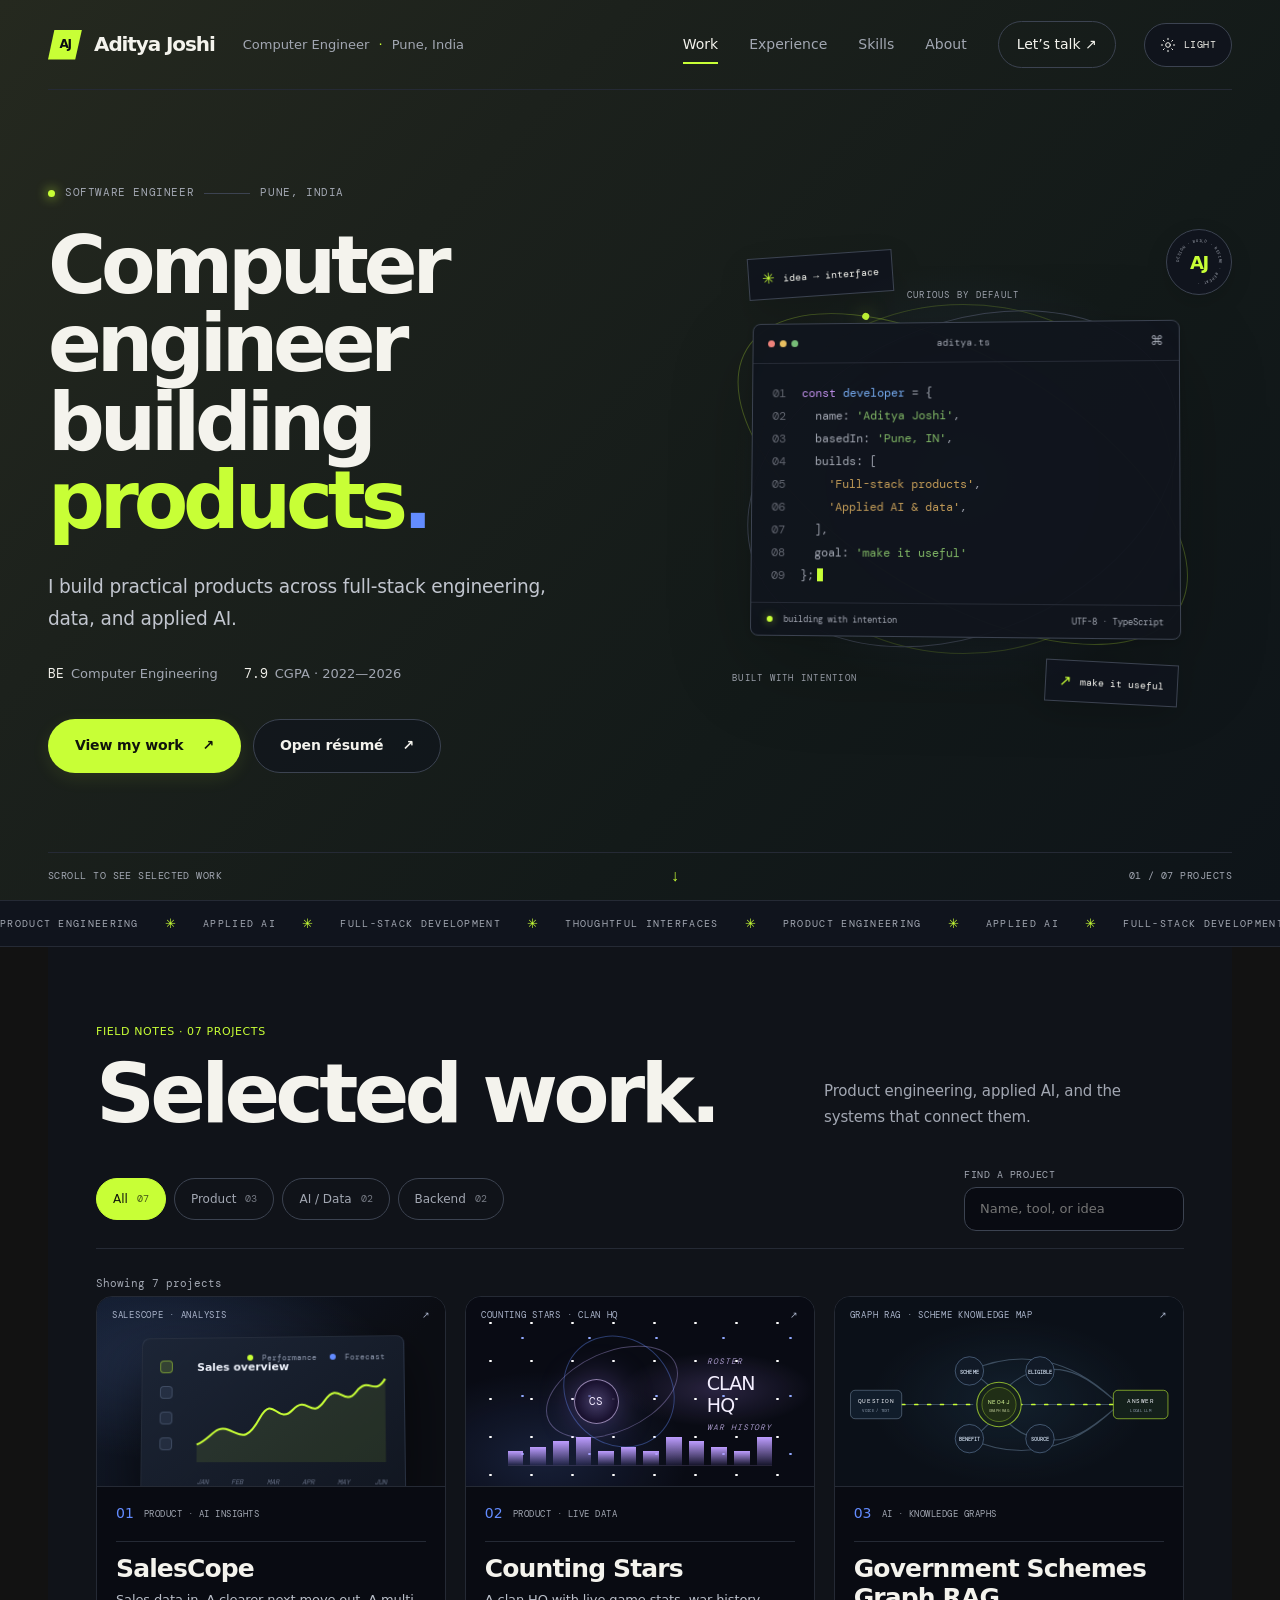
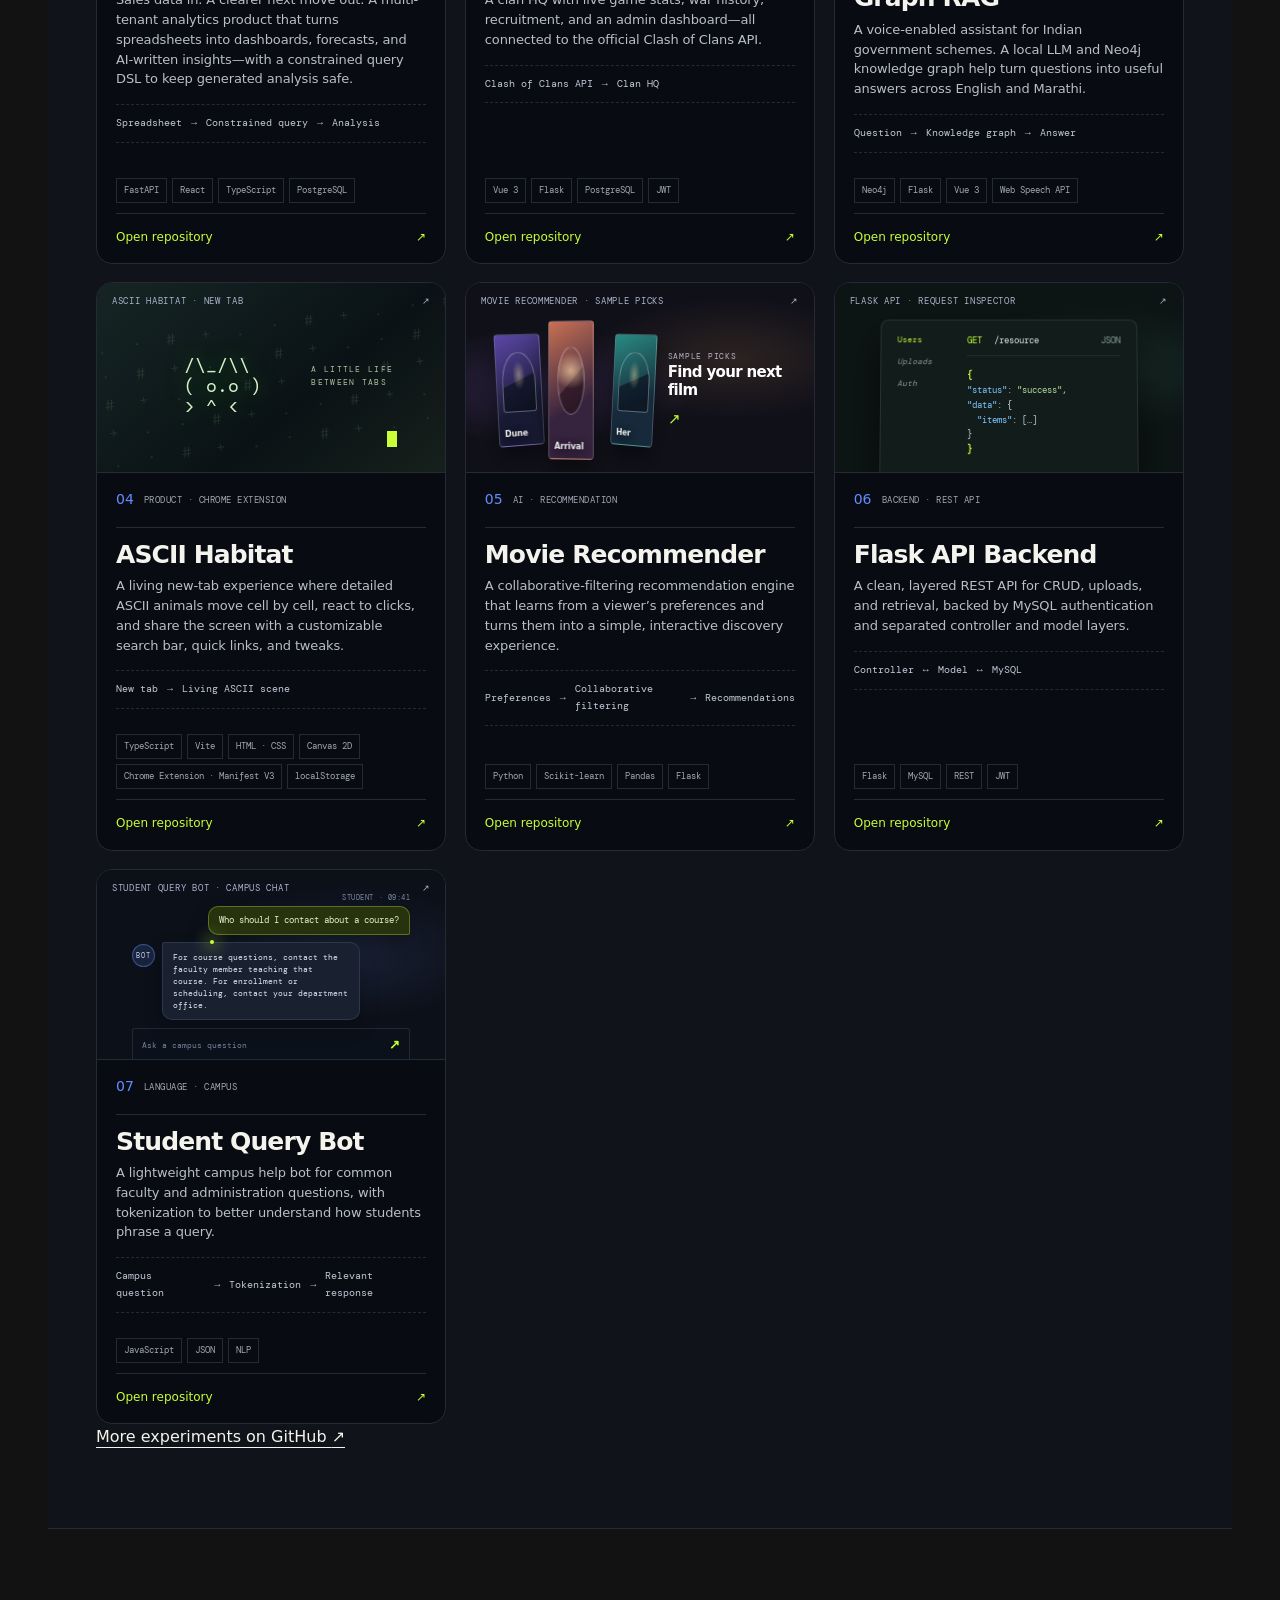
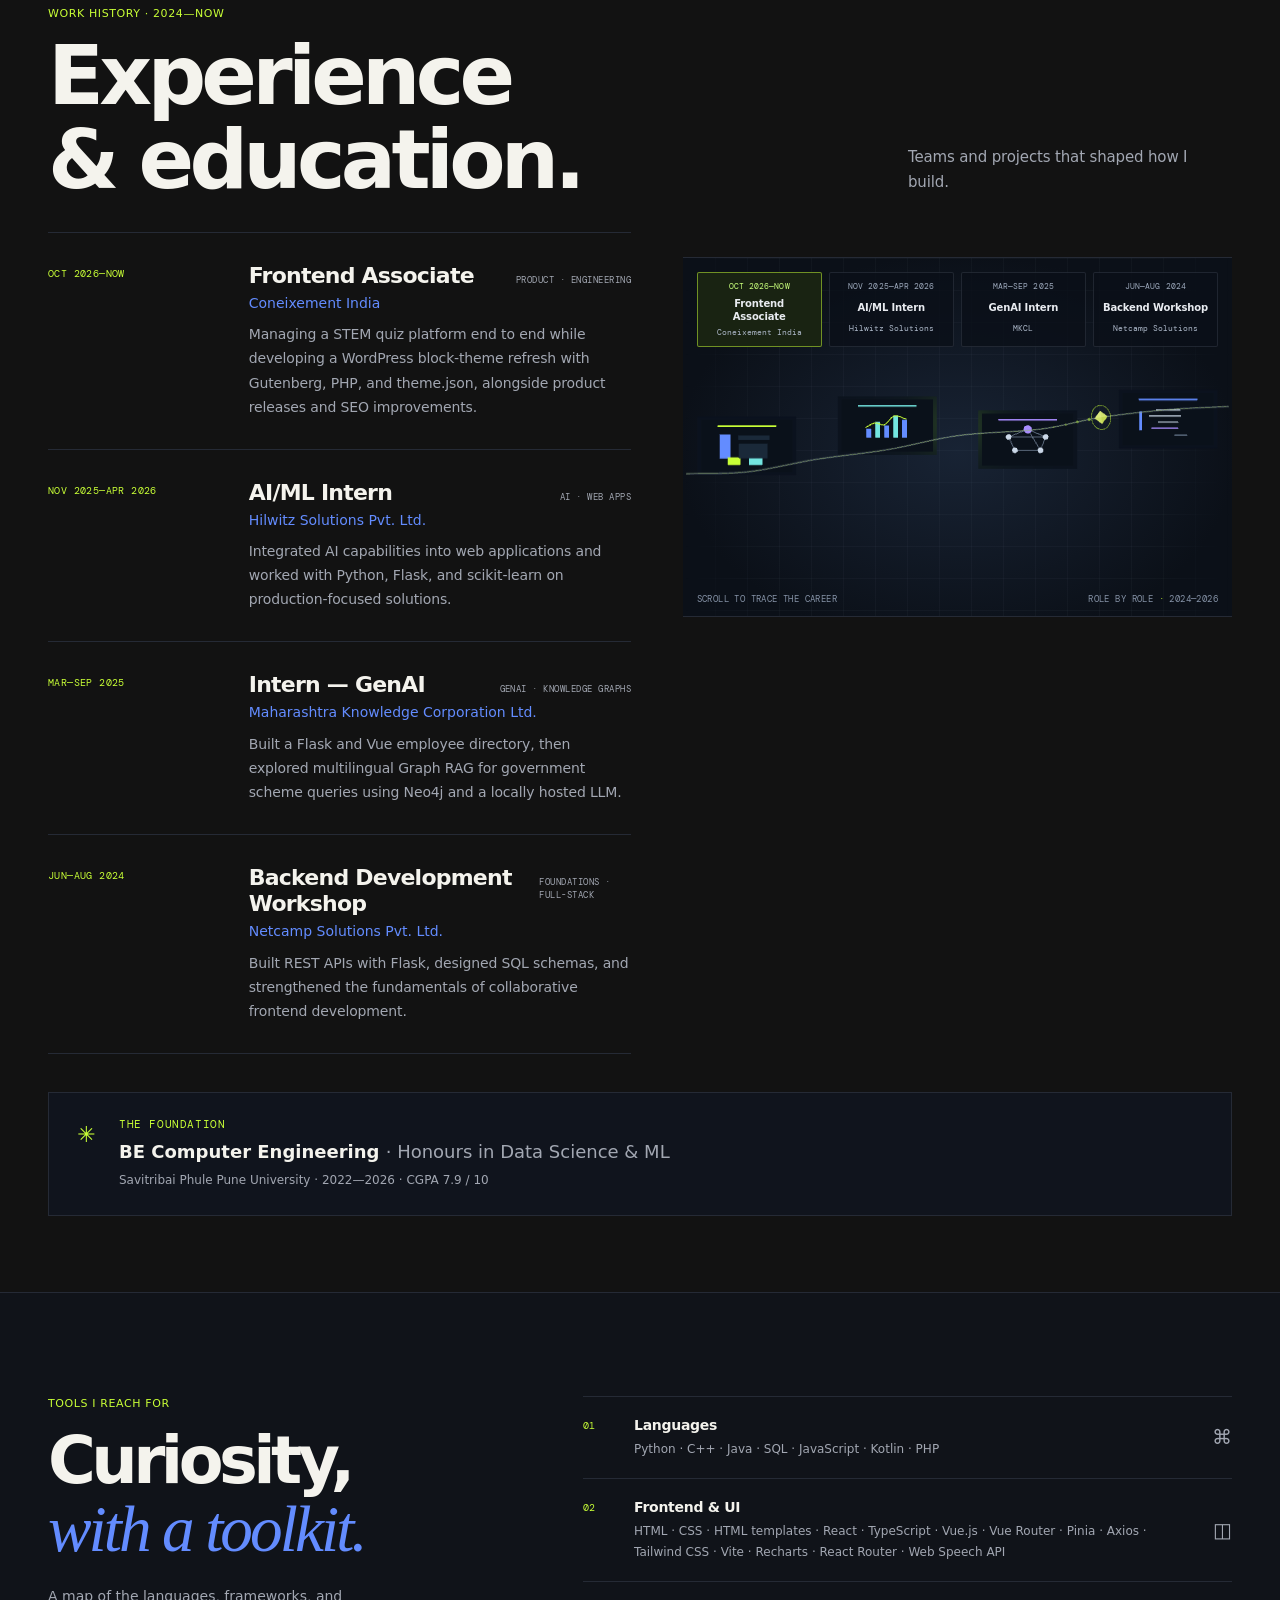
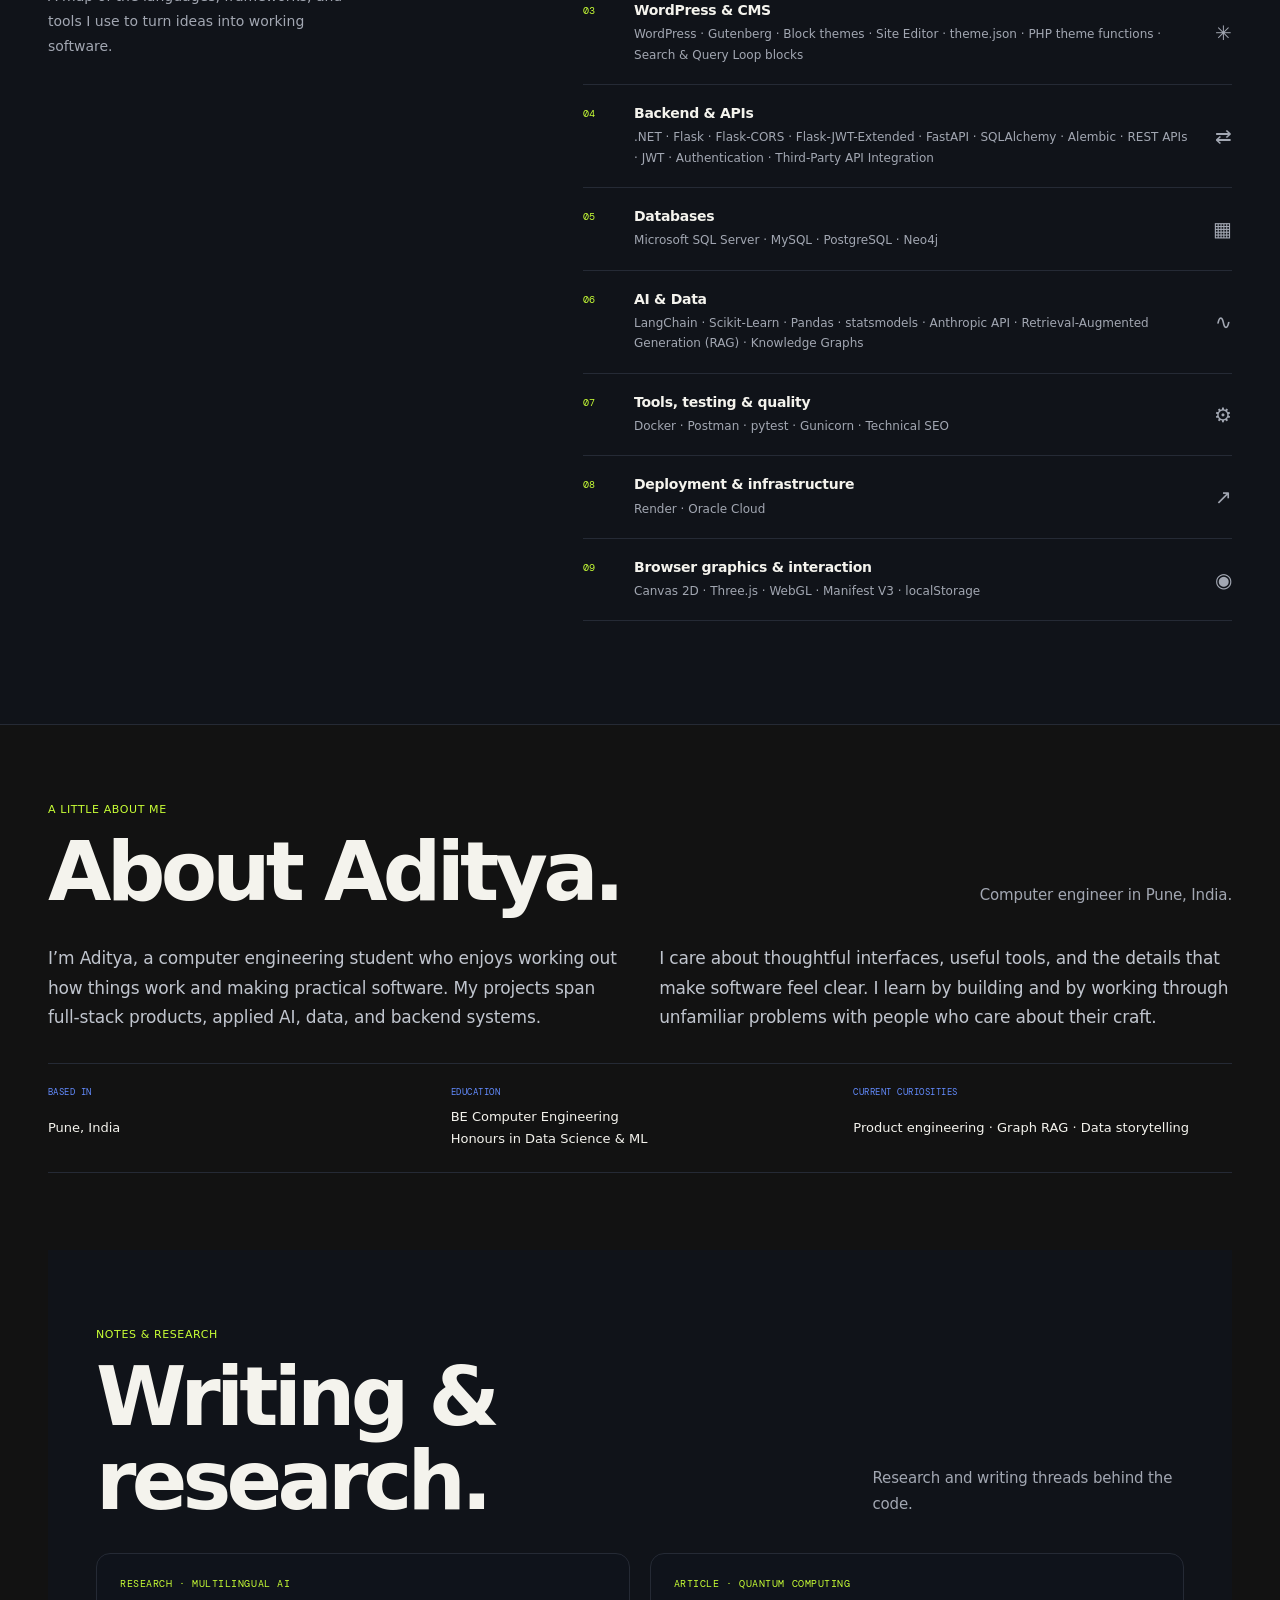
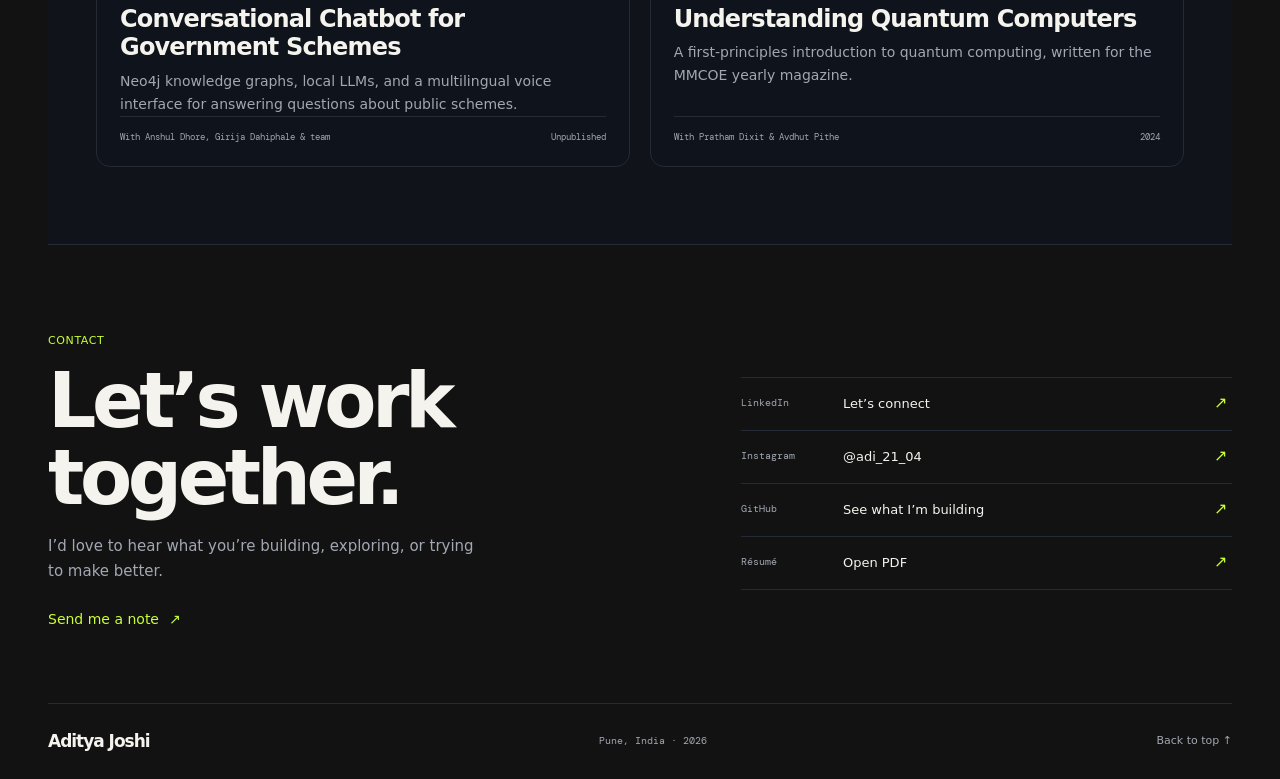
==== index.html @ dea1d842 "Polish portfolio layout and motion" ====
<!doctype html>
<html data-type="software" data-theme="dark" lang="en" data-motion>
<head>
<meta charset="utf-8"/>
<meta content="width=device-width, initial-scale=1" name="viewport"/>
<meta content="#090b12" name="theme-color"/>
<meta content="Aditya Joshi is a computer engineer in Pune building software across full-stack engineering and applied AI." name="description"/>
<meta name="page-type" content="software"/><meta name="site-kind" content="software"/><meta name="page-kind" content="portfolio"/>
<meta content="Aditya Joshi — Computer Engineer" property="og:title"/>
<meta content="Projects, engineering experience, and notes from Aditya Joshi." property="og:description"/>
<meta content="website" property="og:type"/>
<title>Aditya Joshi — Computer Engineer</title>
<link href="data:image/svg+xml,%3Csvg xmlns='http://www.w3.org/2000/svg' viewBox='0 0 64 64'%3E%3Crect width='64' height='64' rx='12' fill='%23090b12'/%3E%3Cpath d='M12 46 25 17h10L22 46zm18 0 13-29h10L40 46z' fill='%23c8ff36'/%3E%3C/svg%3E" rel="icon"/>
<link rel="preload" href="assets/fonts/space-grotesk-400.ttf" as="font" type="font/ttf" crossorigin/>
<link href="style.css?v=37" rel="stylesheet"/>
<script>document.documentElement.classList.add('js');</script>
</head>
<body>
<a class="skip-link" href="#main">Skip to content</a>
<div aria-hidden="true" class="scroll-progress" id="scroll-progress"></div>
<main id="main">
<section aria-label="Aditya Joshi portfolio introduction" class="hero-frame" id="top">
<header class="site-header">
<a aria-label="Aditya Joshi, home" class="site-name" href="#top"><span class="brand-mark" aria-hidden="true">AJ</span><span>Aditya Joshi</span></a>
<span class="header-role">Computer Engineer <i>·</i> Pune, India</span>
<nav aria-label="Main navigation" class="desktop-nav">
<a aria-current="page" class="is-current" href="#work">Work</a>
<a href="#experience">Experience</a>
<a href="#skills">Skills</a>
<a href="#about">About</a>
<a class="nav-contact" href="#contact">Let’s talk <span aria-hidden="true">↗</span></a>
</nav>
<button aria-label="Switch to light theme" class="theme-toggle" id="theme-toggle" type="button"><svg aria-hidden="true" class="theme-icon theme-icon-sun" viewBox="0 0 24 24"><circle cx="12" cy="12" r="3.5"/><path d="M12 2v2m0 16v2M4.93 4.93l1.42 1.42m11.3 11.3 1.42 1.42M2 12h2m16 0h2M4.93 19.07l1.42-1.42m11.3-11.3 1.42-1.42"/></svg><svg aria-hidden="true" class="theme-icon theme-icon-moon" viewBox="0 0 24 24"><path d="M20.5 14.2A8.7 8.7 0 0 1 9.8 3.5 8.8 8.8 0 1 0 20.5 14.2Z"/><path d="m16.5 4 .5 1.5 1.5.5-1.5.5-.5 1.5-.5-1.5-1.5-.5 1.5-.5.5-1.5Z"/></svg><span class="theme-toggle-label">Light</span></button>
<button aria-controls="mobile-nav" aria-expanded="false" aria-label="Open navigation" class="menu-toggle" id="menu-toggle" type="button"><span></span><span></span></button>
</header>
<nav aria-label="Mobile navigation" class="mobile-nav" hidden="" id="mobile-nav">
<a href="#work">Work</a><a href="#experience">Experience</a><a href="#skills">Skills</a><a href="#about">About</a><a href="#contact">Contact</a>
</nav>
<div class="hero-grid">
<div class="hero-copy" data-enter>
<p class="eyebrow"><span class="status-dot" aria-hidden="true"></span> SOFTWARE ENGINEER <span class="eyebrow-line"></span> PUNE, INDIA</p>
<h1>Computer engineer<br/>building <em>products</em><span class="title-period">.</span></h1>
<p class="hero-lead">I build practical products across full-stack engineering, data, and applied AI.</p>
<div class="hero-facts"><span><b>BE</b> Computer Engineering</span><span><b>7.9</b> CGPA · 2022—2026</span></div>
<div class="hero-actions"><a class="button button-primary" href="#work">View my work <span aria-hidden="true">↗</span></a><a class="button button-quiet" href="assets/Aditya_Joshi_Resume.pdf" rel="noopener" target="_blank">Open résumé <span aria-hidden="true">↗</span></a></div>
</div>
<div class="hero-visual" data-enter>
<div class="scene-frame hero-code-scene" aria-label="Animated code sketch showing Aditya's engineering focus" role="img">
<div class="art-orbit orbit-a" aria-hidden="true"></div><div class="art-orbit orbit-b" aria-hidden="true"></div>
<div class="orbit-label label-top" aria-hidden="true">CURIOUS BY DEFAULT</div><div class="orbit-label label-bottom" aria-hidden="true">BUILT WITH INTENTION</div>
<div class="code-window">
<div class="window-bar"><span class="window-dots" aria-hidden="true"><i></i><i></i><i></i></span><span>aditya.ts</span><span class="window-lock" aria-hidden="true">⌘</span></div>
<div class="code-content" aria-hidden="true">
<div><span class="line-no">01</span><span class="code-purple">const</span> <span class="code-blue">developer</span> = {</div>
<div><span class="line-no">02</span>  name: <span class="code-green">'Aditya Joshi'</span>,</div>
<div><span class="line-no">03</span>  basedIn: <span class="code-green">'Pune, IN'</span>,</div>
<div><span class="line-no">04</span>  builds: [</div>
<div><span class="line-no">05</span>    <span class="code-yellow">'Full-stack products'</span>,</div>
<div><span class="line-no">06</span>    <span class="code-yellow">'Applied AI &amp; data'</span>,</div>
<div><span class="line-no">07</span>  ],</div>
<div><span class="line-no">08</span>  goal: <span class="code-green">'make it useful'</span></div>
<div><span class="line-no">09</span>};<span class="code-cursor"></span></div>
</div>
<div class="window-footer"><span><i class="footer-dot"></i> building with intention</span><span>UTF-8 · TypeScript</span></div>
</div>
<div class="floating-chip chip-spark"><span aria-hidden="true">✳</span> idea → interface</div><div class="floating-chip chip-ship"><span aria-hidden="true">↗</span> make it useful</div>
<div class="hero-stamp" aria-hidden="true"><svg viewBox="0 0 100 100"><defs><path id="stamp-path" d="M50,50 m-36,0 a36,36 0 1,1 72,0 a36,36 0 1,1 -72,0"/></defs><text><textPath href="#stamp-path">DESIGN · BUILD · REFINE · REPEAT · </textPath></text></svg><span>AJ</span></div>
</div>
</div>
</div>
</div>
<div class="hero-bottom"><span>Scroll to see selected work</span><span class="scroll-cue" aria-hidden="true">↓</span><span>01 / 07 projects</span></div>
</section>
<div aria-label="Areas of work: product engineering, applied AI, full-stack development, thoughtful interfaces" class="ticker" role="region"><div class="ticker-track"><div class="ticker-group"><span>PRODUCT ENGINEERING</span><b>✳</b><span>APPLIED AI</span><b>✳</b><span>FULL-STACK DEVELOPMENT</span><b>✳</b><span>THOUGHTFUL INTERFACES</span><b>✳</b></div><div aria-hidden="true" class="ticker-group"><span>PRODUCT ENGINEERING</span><b>✳</b><span>APPLIED AI</span><b>✳</b><span>FULL-STACK DEVELOPMENT</span><b>✳</b><span>THOUGHTFUL INTERFACES</span><b>✳</b></div></div></div>
<section aria-labelledby="work-title" class="section notebook-section" id="work">
<div class="section-heading">
<p class="section-marker handwritten">Field notes · 07 projects</p>
<div class="section-heading-row"><h2 class="handwritten" id="work-title">Selected work.</h2><p class="section-intro">Product engineering, applied AI, and the systems that connect them.</p></div>
</div>
<div class="project-tools">
<div aria-label="Filter projects" class="filter-list" role="group">
<button aria-pressed="true" class="filter-button is-active" data-filter="all" type="button">All <span>07</span></button>
<button aria-pressed="false" class="filter-button" data-filter="product" type="button">Product <span>03</span></button>
<button aria-pressed="false" class="filter-button" data-filter="ai" type="button">AI / Data <span>02</span></button>
<button aria-pressed="false" class="filter-button" data-filter="backend" type="button">Backend <span>02</span></button>
</div>
<label class="project-search"><span>Find a project</span><input autocomplete="off" id="project-search" placeholder="Name, tool, or idea" type="search"/></label>
</div>
<p aria-live="polite" class="results-count" id="results-count">Showing 7 projects</p>
<div class="project-grid" id="project-grid">
<article class="project-card" data-category="product" data-project="" data-search="salescope analytics fastapi react typescript postgresql forecasting insights query dsl">
<a class="project-visual visual-salescope" href="https://github.com/adi-21-4/salescope" rel="noopener" target="_blank" aria-label="View SalesCope project"><span class="visual-top"><span>SalesCope · Analysis</span><span>↗</span></span><span class="sales-window" aria-hidden="true"><span class="sales-sidebar"><i></i><i></i><i></i><i></i></span><span class="sales-ui"><span class="ui-caption">Sales overview</span><span class="sales-legend"><i></i> Performance <i></i> Forecast</span><svg class="sales-chart" viewBox="0 0 560 180" preserveAspectRatio="none"><path class="chart-area" d="M0 145 C44 133 56 105 96 116 S151 139 190 92 242 108 287 77 340 99 382 59 437 74 475 42 527 53 560 17V180H0Z"/><path class="chart-line" d="M0 145 C44 133 56 105 96 116 S151 139 190 92 242 108 287 77 340 99 382 59 437 74 475 42 527 53 560 17"/></svg><span class="chart-months"><i>JAN</i><i>FEB</i><i>MAR</i><i>APR</i><i>MAY</i><i>JUN</i></span></span></span></a>
<div class="project-card-top"><span class="project-number handwritten">01</span><span class="project-category">Product · AI insights</span></div>
<div class="project-card-main"><h3 class="handwritten">SalesCope</h3><p>Sales data in. A clearer next move out. A multi-tenant analytics product that turns spreadsheets into dashboards, forecasts, and AI-written insights—with a constrained query DSL to keep generated analysis safe.</p><div aria-label="Spreadsheet to safe query to insight" class="project-flow"><span>Spreadsheet</span><i aria-hidden="true">→</i><span>Constrained query</span><i aria-hidden="true">→</i><span>Analysis</span></div><div class="stack-list"><span>FastAPI</span><span>React</span><span>TypeScript</span><span>PostgreSQL</span></div></div>
<a class="project-link" href="https://github.com/adi-21-4/salescope" rel="noopener" target="_blank">Open repository <span aria-hidden="true">↗</span></a>
</article>
<article class="project-card" data-category="product" data-project="" data-search="counting stars vue flask postgresql jwt clash of clans api game clan">
<a class="project-visual visual-stars" href="https://github.com/adi-21-4/counting-stars" rel="noopener" target="_blank" aria-label="View Counting Stars project"><span class="visual-top"><span>Counting Stars · Clan HQ</span><span>↗</span></span><span class="stars-scene" aria-hidden="true"><span class="star-cluster cluster-one"><i></i><i></i><i></i><i></i><i></i><i></i></span><span class="star-orbit orbit-a"></span><span class="star-orbit orbit-b"></span><span class="star-core">CS</span><span class="star-data"><i>ROSTER</i><b>CLAN<br/>HQ</b><i>WAR HISTORY</i></span><span class="star-bars"><i></i><i></i><i></i><i></i><i></i><i></i><i></i><i></i><i></i><i></i><i></i><i></i></span></span></a>
<div class="project-card-top"><span class="project-number handwritten">02</span><span class="project-category">Product · Live data</span></div>
<div class="project-card-main"><h3 class="handwritten">Counting Stars</h3><p>A clan HQ with live game stats, war history, recruitment, and an admin dashboard—all connected to the official Clash of Clans API.</p><div class="project-flow"><span>Clash of Clans API</span><i aria-hidden="true">→</i><span>Clan HQ</span></div><div class="stack-list"><span>Vue 3</span><span>Flask</span><span>PostgreSQL</span><span>JWT</span></div></div>
<a class="project-link" href="https://github.com/adi-21-4/counting-stars" rel="noopener" target="_blank">Open repository <span aria-hidden="true">↗</span></a>
</article>
<article class="project-card" data-category="ai" data-project="" data-search="government schemes graph rag neo4j flask vue voice english marathi local llm">
<a class="project-visual visual-graph" href="https://github.com/adi-21-4/graphbased-chatbot" rel="noopener" target="_blank" aria-label="View Government Schemes Graph RAG project"><span class="visual-top"><span>Graph RAG · Scheme knowledge map</span><span>↗</span></span><svg aria-label="A student question flows into a Neo4j graph, retrieves scheme, eligibility, benefit and source nodes, then reaches a local language model." class="rag-network" role="img" viewBox="0 0 600 250" preserveAspectRatio="xMidYMid meet"><path class="rag-link" d="M112 125 C153 125 184 125 237 125 M270 96 C254 81 243 71 232 66 M296 96 C313 80 329 70 350 66 M270 154 C254 170 243 182 232 185 M296 154 C313 171 331 181 350 185 M318 125 C366 125 414 125 484 125 M231 66 C324 24 411 47 484 116 M355 66 C406 54 443 81 484 116 M231 185 C324 227 411 203 484 134 M355 185 C406 196 443 169 484 134"/><path class="rag-flow" d="M112 125 C153 125 184 125 237 125 M318 125 C366 125 414 125 484 125"/><g class="rag-node rag-query"><rect x="22" y="100" width="90" height="50" rx="8"/><text class="rag-title" x="67" y="120">QUESTION</text><text class="rag-subtitle" x="67" y="136">VOICE / TEXT</text></g><g class="rag-node rag-data"><circle cx="231" cy="66" r="25"/><text x="231" y="69">SCHEME</text></g><g class="rag-node rag-data"><circle cx="355" cy="66" r="25"/><text x="355" y="69">ELIGIBLE</text></g><g class="rag-node rag-data"><circle cx="231" cy="185" r="25"/><text x="231" y="188">BENEFIT</text></g><g class="rag-node rag-data"><circle cx="355" cy="185" r="25"/><text x="355" y="188">SOURCE</text></g><g class="rag-node rag-hub"><circle cx="283" cy="125" r="39"/><circle class="rag-hub-core" cx="283" cy="125" r="30"/><text class="rag-hub-title" x="283" y="122">NEO4J</text><text class="rag-hub-subtitle" x="283" y="137">GRAPH RAG</text></g><g class="rag-node rag-answer"><rect x="484" y="100" width="96" height="50" rx="8"/><text class="rag-title" x="532" y="120">ANSWER</text><text class="rag-subtitle" x="532" y="136">LOCAL LLM</text></g></svg></a>
<div class="project-card-top"><span class="project-number handwritten">03</span><span class="project-category">AI · Knowledge graphs</span></div>
<div class="project-card-main"><h3 class="handwritten">Government Schemes Graph RAG</h3><p>A voice-enabled assistant for Indian government schemes. A local LLM and Neo4j knowledge graph help turn questions into useful answers across English and Marathi.</p><div class="project-flow"><span>Question</span><i aria-hidden="true">→</i><span>Knowledge graph</span><i aria-hidden="true">→</i><span>Answer</span></div><div class="stack-list"><span>Neo4j</span><span>Flask</span><span>Vue 3</span><span>Web Speech API</span></div></div>
<a class="project-link" href="https://github.com/adi-21-4/graphbased-chatbot" rel="noopener" target="_blank">Open repository <span aria-hidden="true">↗</span></a>
</article>
<article class="project-card" data-category="product" data-project="" data-search="ascii habitat typescript vite html css canvas 2d chrome extension manifest v3 localstorage new tab animals">
<a class="project-visual visual-habitat" href="https://github.com/adi-21-4/ascii-habitat" rel="noopener" target="_blank" aria-label="View ASCII Habitat project"><span class="visual-top"><span>ASCII Habitat · New tab</span><span>↗</span></span><span class="habitat-scene" aria-hidden="true"><span class="habitat-grid">+ . · # + . · # + . · #<br/>. · # + . · # + . · # +<br/>· # + . · # + . · # + .<br/># + . · # + . · # + . ·<br/>+ . · # + . · # + . · #</span><span class="habitat-animal"> /\_/\\<br/>( o.o )<br/>&gt; ^ &lt;</span><span class="habitat-caption">A LITTLE LIFE<br/>BETWEEN TABS</span><span class="habitat-cursor"></span></span></a>
<div class="project-card-top"><span class="project-number handwritten">04</span><span class="project-category">Product · Chrome extension</span></div>
<div class="project-card-main"><h3 class="handwritten">ASCII Habitat</h3><p>A living new-tab experience where detailed ASCII animals move cell by cell, react to clicks, and share the screen with a customizable search bar, quick links, and tweaks.</p><div class="project-flow"><span>New tab</span><i aria-hidden="true">→</i><span>Living ASCII scene</span></div><div class="stack-list"><span>TypeScript</span><span>Vite</span><span>HTML · CSS</span><span>Canvas 2D</span><span>Chrome Extension · Manifest V3</span><span>localStorage</span></div></div>
<a class="project-link" href="https://github.com/adi-21-4/ascii-habitat" rel="noopener" target="_blank">Open repository <span aria-hidden="true">↗</span></a>
</article>
<article class="project-card" data-category="ai" data-project="" data-search="movie recommender collaborative filtering python scikit learn pandas flask preferences recommendation">
<a class="project-visual visual-recommend" href="https://github.com/adi-21-4/movie-recommendation-system" rel="noopener" target="_blank" aria-label="View Movie Recommender project"><span class="visual-top"><span>Movie Recommender · Sample picks</span><span>↗</span></span><span class="movie-scene" aria-hidden="true"><span class="movie-poster poster-one"><i></i><b>Dune</b></span><span class="movie-poster poster-two"><i></i><b>Arrival</b></span><span class="movie-poster poster-three"><i></i><b>Her</b></span><span class="recommend-caption">SAMPLE PICKS<br/><b>Find your next film</b><i>↗</i></span></span></a>
<div class="project-card-top"><span class="project-number handwritten">05</span><span class="project-category">AI · Recommendation</span></div>
<div class="project-card-main"><h3 class="handwritten">Movie Recommender</h3><p>A collaborative-filtering recommendation engine that learns from a viewer’s preferences and turns them into a simple, interactive discovery experience.</p><div class="project-flow"><span>Preferences</span><i aria-hidden="true">→</i><span>Collaborative filtering</span><i aria-hidden="true">→</i><span>Recommendations</span></div><div class="stack-list"><span>Python</span><span>Scikit-learn</span><span>Pandas</span><span>Flask</span></div></div>
<a class="project-link" href="https://github.com/adi-21-4/movie-recommendation-system" rel="noopener" target="_blank">Open repository <span aria-hidden="true">↗</span></a>
</article>
<article class="project-card" data-category="backend" data-project="" data-search="flask api backend mysql rest crud uploads retrieval jwt authentication">
<a class="project-visual visual-api" href="https://github.com/adi-21-4/api-backend-with-flask" rel="noopener" target="_blank" aria-label="View Flask API Backend project"><span class="visual-top"><span>Flask API · Request inspector</span><span>↗</span></span><span class="api-scene" aria-hidden="true"><span class="api-sidebar"><i>Users</i><i>Uploads</i><i>Auth</i></span><span class="api-content"><span class="api-route"><b>GET</b> /resource <i>JSON</i></span><span class="api-code"><b>{</b><br/><i>"status"</i>: <em>"success"</em>,<br/><i>"data"</i>: {<br/>&nbsp; <i>"items"</i>: [<u>…</u>]<br/>}<br/><b>}</b></span></span></span></a>
<div class="project-card-top"><span class="project-number handwritten">06</span><span class="project-category">Backend · REST API</span></div>
<div class="project-card-main"><h3 class="handwritten">Flask API Backend</h3><p>A clean, layered REST API for CRUD, uploads, and retrieval, backed by MySQL authentication and separated controller and model layers.</p><div class="project-flow"><span>Controller</span><i aria-hidden="true">↔</i><span>Model</span><i aria-hidden="true">↔</i><span>MySQL</span></div><div class="stack-list"><span>Flask</span><span>MySQL</span><span>REST</span><span>JWT</span></div></div>
<a class="project-link" href="https://github.com/adi-21-4/api-backend-with-flask" rel="noopener" target="_blank">Open repository <span aria-hidden="true">↗</span></a>
</article>
<article class="project-card" data-category="backend" data-project="" data-search="student query bot javascript json nlp campus questions tokenization">
<a class="project-visual visual-chat" href="https://github.com/adi-21-4/chatbot" rel="noopener" target="_blank" aria-label="View Student Query Bot project"><span class="visual-top"><span>Student Query Bot · Campus chat</span><span>↗</span></span><span class="chat-scene" aria-hidden="true"><span class="chat-message student-message"><i>STUDENT · 09:41</i><span class="chat-bubble user-bubble">Who should I contact about a course?</span></span><span class="chat-message assistant-message"><i class="bot-avatar">BOT</i><span class="chat-bubble bot-bubble"><b>For course questions, contact the faculty member teaching that course. For enrollment or scheduling, contact your department office.</b></span></span><span class="chat-input"><span>Ask a campus question</span><b>↗</b></span><span class="chat-spark"></span></span></a>
<div class="project-card-top"><span class="project-number handwritten">07</span><span class="project-category">Language · Campus</span></div>
<div class="project-card-main"><h3 class="handwritten">Student Query Bot</h3><p>A lightweight campus help bot for common faculty and administration questions, with tokenization to better understand how students phrase a query.</p><div class="project-flow"><span>Campus question</span><i aria-hidden="true">→</i><span>Tokenization</span><i aria-hidden="true">→</i><span>Relevant response</span></div><div class="stack-list"><span>JavaScript</span><span>JSON</span><span>NLP</span></div></div>
<a class="project-link" href="https://github.com/adi-21-4/chatbot" rel="noopener" target="_blank">Open repository <span aria-hidden="true">↗</span></a>
</article>
</div>
<p class="filter-empty" hidden="" id="filter-empty">No projects match that search. Try another term or category.</p>
<a class="text-link all-projects-link" href="https://github.com/adi-21-4?tab=repositories" rel="noopener" target="_blank">More experiments on GitHub <span aria-hidden="true">↗</span></a>
</section>
<section aria-labelledby="experience-title" class="section experience-section" id="experience">
<div class="section-heading"><p class="section-marker handwritten">Work history · 2024—now</p><div class="section-heading-row"><h2 class="handwritten" id="experience-title">Experience &amp; education.</h2><p class="section-intro">Teams and projects that shaped how I build.</p></div></div><div class="experience-layout"><div class="timeline">
<article class="timeline-item"><span class="timeline-year">OCT 2026—NOW</span><div class="timeline-content"><div class="timeline-heading"><h3>Frontend Associate</h3><span class="timeline-type">Product · Engineering</span></div><p class="timeline-org">Coneixement India</p><p>Managing a STEM quiz platform end to end while developing a WordPress block-theme refresh with Gutenberg, PHP, and theme.json, alongside product releases and SEO improvements.</p></div></article>
<article class="timeline-item"><span class="timeline-year">NOV 2025—APR 2026</span><div class="timeline-content"><div class="timeline-heading"><h3>AI/ML Intern</h3><span class="timeline-type">AI · Web apps</span></div><p class="timeline-org">Hilwitz Solutions Pvt. Ltd.</p><p>Integrated AI capabilities into web applications and worked with Python, Flask, and scikit-learn on production-focused solutions.</p></div></article>
<article class="timeline-item"><span class="timeline-year">MAR—SEP 2025</span><div class="timeline-content"><div class="timeline-heading"><h3>Intern — GenAI</h3><span class="timeline-type">GenAI · Knowledge graphs</span></div><p class="timeline-org">Maharashtra Knowledge Corporation Ltd.</p><p>Built a Flask and Vue employee directory, then explored multilingual Graph RAG for government scheme queries using Neo4j and a locally hosted LLM.</p></div></article>
<article class="timeline-item"><span class="timeline-year">JUN—AUG 2024</span><div class="timeline-content"><div class="timeline-heading"><h3>Backend Development Workshop</h3><span class="timeline-type">Foundations · Full-stack</span></div><p class="timeline-org">Netcamp Solutions Pvt. Ltd.</p><p>Built REST APIs with Flask, designed SQL schemas, and strengthened the fundamentals of collaborative frontend development.</p></div></article>
</div>
<div class="journey-flight" id="journey-flight">
<canvas aria-label="Scroll-linked 3D career timeline following Aditya’s current frontend role back through his AI internships and backend workshop." id="journey-scene" role="img"></canvas>
<div aria-hidden="true" class="journey-stage-labels"><span data-journey-stage="0"><i>OCT 2026—NOW</i><b>Frontend Associate</b><small>Coneixement India</small></span><span data-journey-stage="1"><i>NOV 2025—APR 2026</i><b>AI/ML Intern</b><small>Hilwitz Solutions</small></span><span data-journey-stage="2"><i>MAR—SEP 2025</i><b>GenAI Intern</b><small>MKCL</small></span><span data-journey-stage="3"><i>JUN—AUG 2024</i><b>Backend Workshop</b><small>Netcamp Solutions</small></span></div>
<div class="journey-caption" aria-hidden="true"><span>SCROLL TO TRACE THE CAREER</span><span>ROLE BY ROLE <b>·</b> 2024—2026</span></div>
<div class="journey-fallback" aria-hidden="true"><i>FRONTEND</i><b>→</b><i>AI/ML</i><b>→</b><i>GENAI</i><b>→</b><i>BACKEND</i></div>
</div>
</div>
<div class="education-card"><span aria-hidden="true" class="education-mark handwritten">✳</span><div><span class="section-marker">The foundation</span><h3>BE Computer Engineering <span>· Honours in Data Science &amp; ML</span></h3><p>Savitribai Phule Pune University <span>·</span> 2022—2026 <span>·</span> CGPA 7.9 / 10</p></div></div>
</section>
<section aria-labelledby="skills-title" class="toolkit-section" id="skills">
<div class="toolkit-inner">
<div class="toolkit-heading"><p class="section-marker handwritten">Tools I reach for</p><h2 class="handwritten" id="skills-title">Curiosity,<br/><span>with a toolkit.</span></h2><p>A map of the languages, frameworks, and tools I use to turn ideas into working software.</p></div>
<div class="toolkit-groups">
<article class="toolkit-group"><span class="toolkit-number">01</span><div><h3>Languages</h3><p>Python · C++ · Java · SQL · JavaScript · Kotlin · PHP</p></div><span class="toolkit-symbol" aria-hidden="true">⌘</span></article>
<article class="toolkit-group"><span class="toolkit-number">02</span><div><h3>Frontend &amp; UI</h3><p>HTML · CSS · HTML templates · React · TypeScript · Vue.js · Vue Router · Pinia · Axios · Tailwind CSS · Vite · Recharts · React Router · Web Speech API</p></div><span class="toolkit-symbol" aria-hidden="true">◫</span></article>
<article class="toolkit-group"><span class="toolkit-number">03</span><div><h3>WordPress &amp; CMS</h3><p>WordPress · Gutenberg · Block themes · Site Editor · theme.json · PHP theme functions · Search &amp; Query Loop blocks</p></div><span class="toolkit-symbol" aria-hidden="true">✳</span></article>
<article class="toolkit-group"><span class="toolkit-number">04</span><div><h3>Backend &amp; APIs</h3><p>.NET · Flask · Flask-CORS · Flask-JWT-Extended · FastAPI · SQLAlchemy · Alembic · REST APIs · JWT · Authentication · Third-Party API Integration</p></div><span class="toolkit-symbol" aria-hidden="true">⇄</span></article>
<article class="toolkit-group"><span class="toolkit-number">05</span><div><h3>Databases</h3><p>Microsoft SQL Server · MySQL · PostgreSQL · Neo4j</p></div><span class="toolkit-symbol" aria-hidden="true">▦</span></article>
<article class="toolkit-group"><span class="toolkit-number">06</span><div><h3>AI &amp; Data</h3><p>LangChain · Scikit-Learn · Pandas · statsmodels · Anthropic API · Retrieval-Augmented Generation (RAG) · Knowledge Graphs</p></div><span class="toolkit-symbol" aria-hidden="true">∿</span></article>
<article class="toolkit-group"><span class="toolkit-number">07</span><div><h3>Tools, testing &amp; quality</h3><p>Docker · Postman · pytest · Gunicorn · Technical SEO</p></div><span class="toolkit-symbol" aria-hidden="true">⚙</span></article>
<article class="toolkit-group"><span class="toolkit-number">08</span><div><h3>Deployment &amp; infrastructure</h3><p>Render · Oracle Cloud</p></div><span class="toolkit-symbol" aria-hidden="true">↗</span></article>
<article class="toolkit-group"><span class="toolkit-number">09</span><div><h3>Browser graphics &amp; interaction</h3><p>Canvas 2D · Three.js · WebGL · Manifest V3 · localStorage</p></div><span class="toolkit-symbol" aria-hidden="true">◉</span></article>
</div>
</div>
</section><section aria-labelledby="about-title" class="section about-section" id="about">
<div class="section-heading"><p class="section-marker handwritten">A little about me</p><div class="section-heading-row"><h2 class="handwritten" id="about-title">About Aditya.</h2><p class="section-intro">Computer engineer in Pune, India.</p></div></div>
<div class="about-copy"><p>I’m Aditya, a computer engineering student who enjoys working out how things work and making practical software. My projects span full-stack products, applied AI, data, and backend systems.</p><p>I care about thoughtful interfaces, useful tools, and the details that make software feel clear. I learn by building and by working through unfamiliar problems with people who care about their craft.</p></div>
<div class="about-meta"><div><span>Based in</span><b>Pune, India</b></div><div><span>Education</span><b>BE Computer Engineering<br/>Honours in Data Science &amp; ML</b></div><div><span>Current curiosities</span><b>Product engineering · Graph RAG · Data storytelling</b></div></div>
</section>
<section aria-labelledby="notes-title" class="section writing-section" id="notes">
<div class="section-heading"><p class="section-marker handwritten">Notes &amp; research</p><div class="section-heading-row"><h2 class="handwritten" id="notes-title">Writing &amp; research.</h2><p class="section-intro">Research and writing threads behind the code.</p></div></div>
<div class="writing-grid">
<article class="writing-card"><span class="writing-type">Research · Multilingual AI</span><h3>Conversational Chatbot for Government Schemes</h3><p>Neo4j knowledge graphs, local LLMs, and a multilingual voice interface for answering questions about public schemes.</p><div class="writing-foot"><span>With Anshul Dhore, Girija Dahiphale &amp; team</span><span>Unpublished</span></div></article>
<article class="writing-card"><span class="writing-type">Article · Quantum computing</span><h3>Understanding Quantum Computers</h3><p>A first-principles introduction to quantum computing, written for the MMCOE yearly magazine.</p><div class="writing-foot"><span>With Pratham Dixit &amp; Avdhut Pithe</span><span>2024</span></div></article>
</div>
</section>
<section aria-labelledby="contact-title" class="contact-section" id="contact">
<div class="contact-inner"><div><p class="section-marker handwritten">Contact</p><h2 class="handwritten" id="contact-title">Let’s work together.</h2><p>I’d love to hear what you’re building, exploring, or trying to make better.</p><a class="contact-email" href="mailto:adityajoshi0921@gmail.com">Send me a note <span aria-hidden="true">↗</span></a></div><div class="contact-links"><a href="https://linkedin.com/in/adityajoshi214" rel="noopener" target="_blank"><span>LinkedIn</span><b>Let’s connect</b><i aria-hidden="true">↗</i></a><a href="https://instagram.com/adi_21_04" rel="noopener" target="_blank"><span>Instagram</span><b>@adi_21_04</b><i aria-hidden="true">↗</i></a><a href="https://github.com/adi-21-4" rel="noopener" target="_blank"><span>GitHub</span><b>See what I’m building</b><i aria-hidden="true">↗</i></a><a href="assets/Aditya_Joshi_Resume.pdf" rel="noopener" target="_blank"><span>Résumé</span><b>Open PDF</b><i aria-hidden="true">↗</i></a></div></div>
</section>
</main>
<footer class="site-footer"><a class="footer-name handwritten" href="#top">Aditya Joshi</a><p>Pune, India <span>·</span> <span id="current-year">2026</span></p><div class="footer-actions"><a class="back-top" href="#top">Back to top ↑</a></div></footer>
<script defer="" src="script.js?v=9"></script><script type="module" src="scene.js?v=13"></script>
</body>
</html>
---- style.css ----
@font-face{font-family:Space Grotesk;src:url('assets/fonts/space-grotesk-400.ttf') format('truetype');font-style:normal;font-weight:400;font-display:swap}
@font-face{font-family:Space Grotesk;src:url('assets/fonts/space-grotesk-700.ttf') format('truetype');font-style:normal;font-weight:700;font-display:swap}
@font-face{font-family:DM Mono;src:url('assets/fonts/dm-mono-400.ttf') format('truetype');font-style:normal;font-weight:400;font-display:swap}
:root{color-scheme:dark;--bg:#090b12;--surface:#10141d;--surface-2:#151b25;--ink:#f4f3ed;--muted:#a2a7b2;--line:#252a35;--line-hi:#3c4351;--lime:#c8ff36;--blue:#638cff;--cyan:#73e5e0;--mono:'DM Mono',monospace;--display:'Space Grotesk',sans-serif;--ease-out:cubic-bezier(.23,1,.32,1);--ease-in-out:cubic-bezier(.77,0,.175,1)}
:root[data-theme="light"]{color-scheme:light;--bg:#f2f3f5;--surface:#fff;--surface-2:#e8ebf0;--ink:#10141d;--muted:#525b68;--line:#d7dce3;--line-hi:#b8c1ce;--lime:#426f00;--blue:#2855d9;--cyan:#007c79}
*{box-sizing:border-box}html{scroll-behavior:smooth;scroll-padding-top:24px}body{margin:0;background:var(--bg);color:var(--ink);font:400 16px/1.6 var(--display);letter-spacing:-.015em;overflow-x:hidden;transition:background-color .24s,color .24s}body::before{position:fixed;inset:0;z-index:-1;pointer-events:none;content:"";opacity:.18;background-image:radial-gradient(rgba(255,255,255,.16) .55px,transparent .65px);background-size:5px 5px;mask-image:linear-gradient(180deg,#000,transparent 75%)}a{color:inherit;text-underline-offset:5px}button,input{font:inherit}button{color:inherit}::selection{background:var(--lime);color:#090b12}img,svg,canvas{display:block;max-width:100%}.skip-link{position:fixed;top:10px;left:12px;z-index:999;padding:10px 14px;background:var(--lime);color:#090b12;transform:translateY(-150%)}.skip-link:focus{transform:translateY(0)}.scroll-progress{position:fixed;inset:0 auto auto 0;z-index:1000;width:0;height:3px;background:var(--lime);box-shadow:0 0 14px #c8ff3670;transform-origin:left}
.hero-frame{position:relative;display:flex;flex-direction:column;width:min(100% - 112px,1440px);min-height:100svh;margin:auto}.site-header{height:90px;display:flex;align-items:center;gap:28px;border-bottom:1px solid var(--line);z-index:5}.site-name{display:inline-flex;align-items:center;gap:12px;text-decoration:none;font-size:20px;font-weight:700;letter-spacing:-.055em;white-space:nowrap}.brand-mark{display:grid;place-items:center;width:34px;height:30px;background:var(--lime);color:#090b12;font-size:12px;letter-spacing:-.12em;clip-path:polygon(19% 0,100% 0,80% 100%,0 100%)}.header-role{color:var(--muted);font-size:13px}.header-role i{color:var(--lime);font-style:normal;margin:0 5px}.desktop-nav{display:flex;align-items:center;gap:31px;margin-left:auto}.desktop-nav a{position:relative;color:var(--muted);font-size:14px;text-decoration:none;transition:color .18s}.desktop-nav a::after{position:absolute;right:0;bottom:-8px;left:0;height:2px;background:var(--lime);content:"";transform:scaleX(0);transform-origin:left;transition:transform .24s var(--ease-out)}.desktop-nav a:hover,.desktop-nav a:focus-visible,.desktop-nav a.is-current{color:var(--ink)}.desktop-nav a:hover::after,.desktop-nav a:focus-visible::after,.desktop-nav a.is-current::after{transform:scaleX(1)}.desktop-nav .nav-contact{padding:10px 15px;border:1px solid var(--line-hi);color:var(--ink)}.desktop-nav .nav-contact::after{display:none}.desktop-nav .nav-contact:hover{border-color:var(--lime);color:var(--lime)}.menu-toggle,.mobile-nav{display:none}
.hero-grid{display:grid;grid-template-columns:minmax(0,1.04fr) minmax(420px,.96fr);align-items:center;gap:clamp(32px,5vw,84px);flex:1;padding:46px 0 30px;min-height:650px}.hero-copy{position:relative;z-index:2}.eyebrow,.section-marker,.scene-label,.project-type,.timeline-year,.timeline-type,.writing-type,.writing-foot,.skill-number,.about-meta span{font-family:var(--mono);font-size:11px;line-height:1.4;letter-spacing:.055em;text-transform:uppercase}.eyebrow{display:flex;align-items:center;gap:10px;color:var(--muted);margin:0 0 26px}.status-dot{width:7px;height:7px;border-radius:50%;background:var(--lime);box-shadow:0 0 12px var(--lime);animation:signal-pulse 1.8s ease-in-out infinite}.eyebrow-line{display:inline-block;width:46px;height:1px;background:var(--line-hi)}h1,h2,h3,p{margin-top:0}.hero-copy h1{max-width:800px;margin:0;font-size:clamp(58px,5.9vw,86px);font-weight:700;line-height:.94;letter-spacing:-.085em;text-wrap:balance}.hero-copy h1 em{color:var(--lime);font-style:normal}.title-period{color:var(--blue)}.hero-lead{max-width:510px;margin:30px 0 28px;color:#c1c5ce;font-size:clamp(17px,1.45vw,21px);line-height:1.55;letter-spacing:-.025em}.hero-facts{display:flex;flex-wrap:wrap;gap:10px 26px;color:var(--muted);font-size:13px}.hero-facts span{display:flex;align-items:center;gap:7px}.hero-facts b{color:var(--ink);font-family:var(--mono);font-weight:400}.hero-actions{display:flex;flex-wrap:wrap;gap:12px;margin-top:34px}.button{position:relative;display:inline-flex;align-items:center;justify-content:center;gap:19px;min-height:49px;padding:0 19px;border:1px solid transparent;text-decoration:none;font-size:14px;font-weight:700;transition:transform .18s var(--ease-out),color .18s,background-color .18s,border-color .18s}.button span{transition:transform .18s var(--ease-out)}.button:hover span{transform:translate(3px,-2px)}.button:active{transform:scale(.97)}.button-primary{background:var(--lime);color:#10140c}.button-primary:hover{background:#d7ff70}.button-quiet{border-color:var(--line-hi);color:var(--ink)}.button-quiet:hover{border-color:var(--lime);color:var(--lime)}
.hero-visual{position:relative;min-width:0}.scene-frame{position:relative;min-height:clamp(420px,41vw,590px);overflow:hidden;border:1px solid #333b48;background:radial-gradient(ellipse at 50% 48%,#1b2332 0,#111620 34%,#0b0e16 74%);isolation:isolate}.scene-frame::before,.scene-frame::after{position:absolute;z-index:-1;content:"";pointer-events:none}.scene-frame::before{inset:0;background-image:linear-gradient(#8994aa10 1px,transparent 1px),linear-gradient(90deg,#8994aa10 1px,transparent 1px);background-size:48px 48px;mask-image:radial-gradient(ellipse at center,#000,transparent 77%)}.scene-frame::after{inset:20%;border:1px solid #c8ff3610;border-radius:50%;box-shadow:0 0 90px #536eac16}.scene-grid{position:absolute;inset:0;pointer-events:none;background:radial-gradient(ellipse at center,transparent 45%,#090b126b 100%)}#hero-scene{position:absolute;inset:0;width:100%;height:100%;z-index:1}.scene-fallback{position:absolute;inset:0;display:grid;place-items:center;perspective:900px}.fallback-core{position:absolute;width:40%;aspect-ratio:1;background:conic-gradient(from 50deg,#c8ff36 0 15%,#141b27 15% 32%,#638cff 32% 47%,#f0f4f6 47% 52%,#141b27 52% 75%,#c8ff36 75%);clip-path:polygon(50% 0,94% 28%,84% 82%,40% 100%,4% 56%);transform:rotate3d(1,1,.2,20deg);animation:core-bob 7s ease-in-out infinite}.fallback-ring{position:absolute;width:68%;height:34%;border:1px solid #9eabcb; border-radius:50%;transform:rotateX(66deg) rotateZ(-28deg);animation:orbit-a 11s linear infinite}.ring-two{width:77%;height:40%;border-color:#c8ff3680;transform:rotateX(66deg) rotateZ(48deg);animation-duration:15s;animation-direction:reverse}.ring-three{width:58%;height:75%;border-color:#638cff7a;transform:rotateY(65deg) rotateZ(25deg);animation-duration:18s}.fallback-node{position:absolute;width:9px;height:9px;border-radius:50%;background:var(--lime);box-shadow:0 0 20px var(--lime)}.node-a{top:26%;left:24%}.node-b{right:21%;top:48%;background:var(--blue);box-shadow:0 0 20px var(--blue)}.node-c{left:37%;bottom:19%}.scene-label{position:absolute;z-index:3;left:18px;right:18px;display:flex;justify-content:space-between;gap:14px;color:#abb2c1;font-size:10px}.scene-label-top{top:17px}.scene-label-bottom{bottom:15px}.scene-label b{color:var(--lime);font-weight:400}.scene-live{display:flex;align-items:center;gap:7px}.scene-live i{width:6px;height:6px;border-radius:50%;background:var(--lime);box-shadow:0 0 8px var(--lime)}.scene-toggle{position:absolute;z-index:4;right:15px;bottom:43px;display:flex;align-items:center;gap:7px;border:0;background:#0b0e16c4;color:#c7ccd5;padding:8px 10px;font-family:var(--mono);font-size:10px;cursor:pointer}.pause-glyph{width:8px;height:9px;border-right:2px solid currentColor;border-left:2px solid currentColor}.scene-toggle[aria-pressed="true"] .pause-glyph{width:0;height:0;border:5px solid transparent;border-right:0;border-left:7px solid currentColor}.scene-toggle:hover{color:var(--lime)}.hero-bottom{display:flex;align-items:center;justify-content:space-between;min-height:48px;border-top:1px solid var(--line);color:var(--muted);font-family:var(--mono);font-size:10px;letter-spacing:.045em;text-transform:uppercase}.scroll-cue{color:var(--lime);font-size:16px;animation:cue-drop 1.5s ease-in-out infinite}
.section{width:min(100% - 112px,1280px);margin:0 auto;padding:110px 0 120px}.notebook-section{width:100%;padding-right:max(56px,calc((100% - 1280px)/2));padding-left:max(56px,calc((100% - 1280px)/2));background:var(--surface)}.section-heading{margin-bottom:48px}.section-marker{margin-bottom:13px;color:var(--lime)}.section-heading-row{display:flex;align-items:end;justify-content:space-between;gap:40px}.section-heading h2,.contact-inner h2{max-width:820px;margin:0;font-size:clamp(44px,6.5vw,82px);font-weight:700;line-height:.98;letter-spacing:-.075em;text-wrap:balance}.section-intro{max-width:360px;margin:0 0 5px;color:var(--muted);font-size:15px;line-height:1.6}.project-tools{display:flex;align-items:center;justify-content:space-between;gap:24px;margin-bottom:25px;padding-bottom:17px;border-bottom:1px solid var(--line)}.filter-list{display:flex;flex-wrap:wrap;gap:8px}.filter-button{display:inline-flex;align-items:center;gap:9px;min-height:38px;padding:0 12px;border:1px solid var(--line-hi);background:transparent;color:var(--muted);font-size:12px;cursor:pointer;transition:background-color .18s,color .18s,border-color .18s,transform .18s}.filter-button span{font-family:var(--mono);font-size:10px;opacity:.7}.filter-button:hover{border-color:var(--lime);color:var(--ink)}.filter-button:active{transform:scale(.97)}.filter-button.is-active{border-color:var(--lime);background:var(--lime);color:#10140c}.project-search{display:grid;gap:4px;min-width:220px;color:var(--muted);font-family:var(--mono);font-size:10px;text-transform:uppercase;letter-spacing:.05em}.project-search input{width:100%;min-height:38px;padding:0 11px;border:1px solid var(--line-hi);outline:none;background:var(--bg);color:var(--ink);font-family:var(--display);font-size:13px;text-transform:none;letter-spacing:0}.project-search input:focus{border-color:var(--lime);box-shadow:0 0 0 2px #c8ff3620}.results-count{min-height:22px;margin:0;color:var(--muted);font-family:var(--mono);font-size:11px}.project-grid{display:grid;grid-template-columns:repeat(2,minmax(0,1fr));gap:14px}.project-card{position:relative;display:flex;flex-direction:column;min-width:0;padding:24px 25px 18px;border:1px solid var(--line);background:var(--bg);overflow:hidden;transition:transform .28s var(--ease-out),border-color .22s,background-color .22s}.project-card::after{position:absolute;inset:0;z-index:0;content:"";background:radial-gradient(ellipse at 100% 0,#638cff15,transparent 46%);opacity:0;transition:opacity .3s;pointer-events:none}.project-card>*{position:relative;z-index:1}.project-card:hover{transform:translateY(-4px);border-color:#596984;background:var(--surface)}.project-card:hover::after{opacity:1}.project-card-top{display:flex;align-items:center;gap:10px;padding-bottom:15px;border-bottom:1px solid var(--line)}.project-number{color:var(--blue);font-family:var(--mono);font-size:14px}.project-type{color:var(--muted);font-size:9px}.project-card h3{margin:16px 0 7px;font-size:27px;line-height:1.1;letter-spacing:-.055em}.project-card p{max-width:68ch;margin:0;color:#b9bec8;font-size:14px;line-height:1.58}.project-flow{display:flex;align-items:center;gap:9px;margin:15px 0;padding:10px 0;border-top:1px dashed var(--line);border-bottom:1px dashed var(--line);color:#c2c9d6;font-family:var(--mono);font-size:10px}.project-flow b{color:var(--lime);font-weight:400}.tech-list{display:flex;flex-wrap:wrap;gap:6px;margin-top:auto;padding:13px 0}.tech-list span{padding:4px 7px;border:1px solid var(--line);color:var(--muted);font-family:var(--mono);font-size:9px;transition:border-color .18s,color .18s}.project-card:hover .tech-list span{border-color:#3b4554}.repository-link{display:flex;justify-content:space-between;align-items:center;padding-top:13px;border-top:1px solid var(--line);color:var(--lime);font-size:12px;text-decoration:none}.repository-link span:last-child{transition:transform .2s}.repository-link:hover span:last-child{transform:translate(3px,-3px)}.filter-empty{padding:35px 0;color:var(--muted)}.more-projects{display:inline-flex;margin-top:23px;color:var(--muted);font-size:13px;text-decoration:none}.more-projects:hover{color:var(--lime)}
.experience-section{border-top:1px solid var(--line)}.timeline{border-top:1px solid var(--line)}.timeline-item{display:grid;grid-template-columns:170px minmax(0,1fr);gap:28px;padding:25px 0;border-bottom:1px solid var(--line)}.timeline-year{padding-top:4px;color:var(--lime)}.timeline-heading{display:flex;align-items:baseline;justify-content:space-between;gap:20px}.timeline-heading h3{margin:0;font-size:22px;letter-spacing:-.04em}.timeline-type{color:var(--muted);font-size:9px}.timeline-org{margin:3px 0 7px;color:var(--blue);font-size:14px}.timeline-content>p:last-child{max-width:78ch;margin:0;color:var(--muted);font-size:14px}.education-card{display:flex;gap:19px;align-items:flex-start;margin-top:26px;padding:19px 22px;border:1px solid var(--line);background:var(--surface)}.education-mark{display:grid;place-items:center;width:27px;height:27px;color:var(--lime);font-size:22px}.education-card .section-marker{display:block;margin:0 0 5px}.education-card h3{margin:0 0 3px;font-size:18px}.education-card h3 span,.education-card p{color:var(--muted);font-weight:400}.education-card p{margin:0;font-size:12px}
.skills-section{width:100%;padding-right:max(56px,calc((100% - 1280px)/2));padding-left:max(56px,calc((100% - 1280px)/2));background:var(--surface)}.skill-grid{display:grid;grid-template-columns:repeat(2,minmax(0,1fr));gap:0 42px;border-top:1px solid var(--line)}.skill-group{display:grid;grid-template-columns:44px minmax(0,1fr);gap:8px;padding:19px 0 21px;border-bottom:1px solid var(--line)}.skill-number{color:var(--blue)}.skill-group h3{margin:0 0 5px;font-size:15px}.skill-group p{margin:0;color:var(--muted);font-size:13px;line-height:1.65}
.about-section{position:relative}.about-copy{display:grid;grid-template-columns:1fr 1fr;gap:50px;margin-top:42px}.about-copy p{max-width:60ch;margin:0;color:#c0c5ce;font-size:17px;line-height:1.7}.about-meta{display:grid;grid-template-columns:repeat(3,1fr);gap:20px;margin-top:46px;padding:19px 0;border-top:1px solid var(--line);border-bottom:1px solid var(--line)}.about-meta div{display:grid;gap:8px}.about-meta span{color:var(--blue);font-size:9px}.about-meta b{font-size:13px;font-weight:500}
.writing-section{width:100%;padding-right:max(56px,calc((100% - 1280px)/2));padding-left:max(56px,calc((100% - 1280px)/2));background:var(--surface)}.writing-grid{display:grid;grid-template-columns:repeat(2,minmax(0,1fr));gap:18px}.writing-card{position:relative;padding:24px 0;border-top:1px solid var(--line-hi);border-bottom:1px solid var(--line);transition:transform .25s var(--ease-out)}.writing-card:hover{transform:translateY(-3px)}.writing-type{color:var(--lime);font-size:10px}.writing-card h3{max-width:460px;margin:18px 0 8px;font-size:24px;line-height:1.15;letter-spacing:-.045em}.writing-card>p{max-width:60ch;color:var(--muted);font-size:14px}.writing-foot{display:flex;justify-content:space-between;gap:10px;padding-top:16px;border-top:1px solid var(--line);color:var(--muted);font-size:9px;text-transform:none;letter-spacing:0}
.contact-section{width:min(100% - 112px,1280px);margin:0 auto;padding:80px 0 65px;border-top:1px solid var(--line)}.contact-inner{display:grid;grid-template-columns:1fr .85fr;gap:9vw;align-items:center}.contact-inner h2{font-size:clamp(46px,6vw,76px)}.contact-inner>div:first-child>p:not(.section-marker){max-width:430px;margin:17px 0 22px;color:var(--muted);font-size:15px}.contact-email{display:inline-flex;align-items:center;gap:10px;color:var(--lime);font-size:14px;text-decoration:none}.contact-email span{transition:transform .18s}.contact-email:hover span{transform:translate(3px,-3px)}.contact-links{border-top:1px solid var(--line)}.contact-links a{display:grid;grid-template-columns:90px minmax(0,1fr) 18px;gap:12px;align-items:center;min-height:53px;border-bottom:1px solid var(--line);text-decoration:none}.contact-links a>span{color:var(--muted);font-family:var(--mono);font-size:10px}.contact-links b{font-size:13px;font-weight:500}.contact-links i{color:var(--lime);font-style:normal;transition:transform .18s}.contact-links a:hover i{transform:translate(3px,-3px)}.site-footer{display:flex;align-items:center;justify-content:space-between;gap:20px;width:min(100% - 112px,1280px);min-height:76px;margin:0 auto;border-top:1px solid var(--line)}.footer-name{font-size:17px;font-weight:700;letter-spacing:-.06em;text-decoration:none}.site-footer>p{margin:0;color:var(--muted);font-family:var(--mono);font-size:10px}.footer-actions{display:flex;align-items:center;gap:19px}.footer-actions button,.back-top{padding:0;border:0;background:transparent;color:var(--muted);font-size:11px;text-decoration:none;cursor:pointer}.footer-actions button:hover,.back-top:hover{color:var(--lime)}
.js [data-enter]{opacity:0;transform:translateY(20px);animation:hero-arrive .85s var(--ease-out) forwards}.js .hero-visual[data-enter]{animation-delay:.12s}.js [data-reveal]{opacity:0;transform:translateY(22px);transition:opacity .65s var(--ease-out),transform .65s var(--ease-out)}.js [data-reveal].is-visible{opacity:1;transform:translateY(0)}.js .project-card[data-reveal]:nth-child(2n){transition-delay:.08s}.js .project-card[data-reveal]:nth-child(3n){transition-delay:.13s}.js .project-card[data-reveal]:nth-child(4n){transition-delay:.18s}.js .timeline-item[data-reveal]:nth-child(2){transition-delay:.07s}.js .timeline-item[data-reveal]:nth-child(3){transition-delay:.14s}.js .timeline-item[data-reveal]:nth-child(4){transition-delay:.21s}
@keyframes hero-arrive{to{opacity:1;transform:translateY(0)}}@keyframes signal-pulse{50%{box-shadow:0 0 4px var(--lime);opacity:.65}}@keyframes cue-drop{50%{transform:translateY(5px)}}@keyframes core-bob{50%{transform:rotate3d(1,1,.2,31deg) translateY(-10px)}}@keyframes orbit-a{to{transform:rotateX(66deg) rotateZ(332deg)}}
@media(max-width:1050px){.hero-frame,.contact-section,.site-footer{width:calc(100% - 64px)}.section{width:calc(100% - 64px)}.notebook-section,.skills-section,.writing-section{padding-right:32px;padding-left:32px}.hero-grid{grid-template-columns:minmax(0,1fr) minmax(350px,.9fr);gap:28px}.hero-copy h1{font-size:clamp(58px,8vw,88px)}.header-role{display:none}.desktop-nav{gap:22px}.section{padding-top:90px;padding-bottom:96px}}
@media(max-width:760px){.hero-frame,.contact-section,.site-footer,.section{width:calc(100% - 40px)}.notebook-section,.skills-section,.writing-section{width:100%;padding-right:20px;padding-left:20px}.site-header{height:72px;gap:10px}.site-name{font-size:18px}.brand-mark{width:30px;height:27px}.desktop-nav{display:none}.menu-toggle{display:grid;gap:5px;place-content:center;width:42px;height:42px;margin-left:auto;border:1px solid var(--line-hi);background:transparent;cursor:pointer}.menu-toggle span{width:16px;height:1.5px;background:var(--ink);transition:transform .18s}.menu-toggle[aria-expanded=true] span:first-child{transform:translateY(3.25px) rotate(45deg)}.menu-toggle[aria-expanded=true] span:last-child{transform:translateY(-3.25px) rotate(-45deg)}.mobile-nav:not([hidden]){position:absolute;z-index:10;top:72px;right:0;left:0;display:grid;grid-template-columns:1fr 1fr;gap:1px;padding:8px;background:var(--surface);border:1px solid var(--line)}.mobile-nav a{padding:12px;border-bottom:1px solid var(--line);font-size:14px;text-decoration:none}.mobile-nav a:hover{color:var(--lime)}.hero-grid{grid-template-columns:1fr;gap:22px;min-height:0;padding:45px 0 27px}.eyebrow{margin-bottom:19px;font-size:9px}.eyebrow-line{width:24px}.hero-copy h1{font-size:clamp(53px,13vw,82px);line-height:.94}.hero-lead{max-width:38ch;margin:21px 0;font-size:17px}.hero-facts{font-size:11px;gap:7px 18px}.hero-actions{margin-top:24px}.button{min-height:46px;padding:0 14px;font-size:13px}.hero-visual{grid-row:2}.scene-frame{min-height:clamp(300px,88vw,430px)}.scene-label{left:12px;right:12px;font-size:8px}.scene-toggle{right:10px;bottom:37px}.hero-bottom{min-height:43px;font-size:8px}.section{padding:74px 0 84px}.section-heading{margin-bottom:30px}.section-heading-row{display:block}.section-heading h2,.contact-inner h2{font-size:clamp(42px,11vw,64px)}.section-intro{margin-top:14px;font-size:14px}.project-tools{display:grid;gap:14px}.project-search{min-width:0}.project-grid{grid-template-columns:1fr;gap:10px}.project-card{padding:20px 18px 16px}.project-card h3{font-size:24px}.project-card p{font-size:14px}.timeline-item{grid-template-columns:1fr;gap:6px;padding:19px 0}.timeline-heading{align-items:flex-start}.timeline-heading h3{font-size:19px}.timeline-type{max-width:100px;text-align:right}.education-card{gap:10px;padding:16px 13px}.education-card h3{font-size:16px}.education-card p{font-size:11px}.skill-grid{grid-template-columns:1fr;gap:0}.skill-group{grid-template-columns:38px 1fr;padding:16px 0}.about-copy{grid-template-columns:1fr;gap:17px;margin-top:27px}.about-copy p{font-size:15px}.about-meta{grid-template-columns:1fr;gap:17px;margin-top:29px}.writing-grid{grid-template-columns:1fr;gap:8px}.writing-card h3{font-size:22px}.contact-section{padding:65px 0 50px}.contact-inner{grid-template-columns:1fr;gap:34px}.contact-links a{grid-template-columns:78px 1fr 16px}.site-footer{flex-wrap:wrap;justify-content:space-between;min-height:96px;padding:16px 0}.site-footer>p{order:3;width:100%}.footer-actions{gap:14px}}
@media(max-width:380px){.hero-actions{gap:8px}.button{gap:10px;padding:0 11px}.hero-facts{display:grid;gap:5px}.scene-frame{min-height:280px}.filter-button{padding:0 8px;font-size:11px}}
@media(prefers-reduced-motion:reduce){html{scroll-behavior:auto}.status-dot,.scroll-cue,.fallback-core,.fallback-ring{animation:none!important}.js [data-enter]{opacity:1;transform:none;animation:none}.js [data-reveal]{opacity:0;transform:none;transition:opacity .16s ease}.js [data-reveal].is-visible{opacity:1;transform:none}.project-card,.writing-card,.button,.filter-button{transition:color .16s,background-color .16s,border-color .16s,opacity .16s}}
.handwritten{font-family:var(--display)}.project-category{color:var(--muted);font-family:var(--mono);font-size:9px;line-height:1.4;letter-spacing:.055em;text-transform:uppercase}.project-card-main{display:flex;flex:1;flex-direction:column}.project-card-main h3{margin:16px 0 7px;font-size:27px;line-height:1.1;letter-spacing:-.055em}.project-card-main>p{max-width:68ch;margin:0;color:#b9bec8;font-size:14px;line-height:1.58}.project-card .stack-list{display:flex;flex-wrap:wrap;gap:6px;margin-top:auto;padding:13px 0}.project-card .stack-list span{padding:4px 7px;border:1px solid var(--line);color:var(--muted);font-family:var(--mono);font-size:9px;transition:border-color .18s,color .18s}.project-card:hover .stack-list span{border-color:#3b4554}.project-card .project-link{display:flex;justify-content:space-between;align-items:center;padding-top:13px;border-top:1px solid var(--line);color:var(--lime);font-size:12px;text-decoration:none}.project-card .project-link span{transition:transform .2s}.project-card .project-link:hover span{transform:translate(3px,-3px)}.project-card:hover .project-flow i{animation:route-pulse .55s ease-out 2;color:var(--lime)}@keyframes route-pulse{50%{transform:translateX(4px);opacity:.45}}.project-card[hidden]{display:none}
@media(max-width:760px){.project-card-main h3{font-size:24px}}

/* Project artwork: seven small interface worlds, each built from lightweight HTML/SVG. */
.project-visual{position:relative;display:block;height:clamp(175px,21vw,236px);margin:-24px -25px 19px;overflow:hidden;border-bottom:1px solid var(--line);color:#eef2fb;text-decoration:none;isolation:isolate;perspective:900px;transform-style:preserve-3d;transition:filter .25s ease,transform .35s cubic-bezier(.2,.8,.2,1)}
.project-visual::before{position:absolute;inset:0;z-index:-1;content:"";background:radial-gradient(ellipse at 24% 35%,#43598755,transparent 56%),linear-gradient(130deg,#111a2c,#0b0d13 70%)}
.project-visual::after{position:absolute;inset:0;content:"";pointer-events:none;background:linear-gradient(115deg,transparent 34%,#ffffff0b 50%,transparent 64%);transform:translateX(-110%);transition:transform .7s cubic-bezier(.2,.7,.2,1)}
.project-card:hover .project-visual{filter:saturate(1.15)}.project-card:hover .project-visual::after{transform:translateX(110%)}
.visual-top{position:absolute;z-index:4;top:12px;right:15px;left:15px;display:flex;justify-content:space-between;color:#aab4ca;font:9px var(--mono);letter-spacing:.08em;text-transform:uppercase}
.sales-window{position:absolute;inset:39px 12% -15px;display:flex;gap:14px;padding:15px 18px;border:1px solid #a5b5d51e;border-bottom:0;border-radius:8px 8px 0 0;background:linear-gradient(145deg,#1c2536,#111620);box-shadow:0 20px 55px #0008;transform:rotateX(5deg) rotateY(-5deg);transition:transform .5s cubic-bezier(.2,.8,.2,1)}.project-card:hover .sales-window{transform:rotateX(0) rotateY(0) translateY(-3px)}
.sales-sidebar{display:flex;flex-direction:column;gap:13px;width:24px;padding-top:7px}.sales-sidebar i{width:13px;height:13px;border:1px solid #7786a455;border-radius:4px;background:#7186b522}.sales-sidebar i:first-child{border-color:#c8ff3670;background:#c8ff3625}.sales-ui{position:relative;flex:1;min-width:0}.ui-caption{font-size:11px;font-weight:600}.sales-legend{position:absolute;top:0;right:0;color:#919bb0;font:8px var(--mono)}.sales-legend i{display:inline-block;width:6px;height:6px;margin:0 4px 0 8px;border-radius:50%;background:#c8ff36}.sales-legend i:nth-of-type(2){background:#638cff}.sales-chart{position:absolute;right:0;bottom:24px;left:0;width:100%;height:68%;overflow:visible}.chart-area{fill:url(#none);fill:#c8ff3618}.chart-line{fill:none;stroke:#c8ff36;stroke-width:2;vector-effect:non-scaling-stroke;stroke-dasharray:1000;stroke-dashoffset:1000;animation:chart-draw 2s .2s ease forwards}.chart-months{position:absolute;right:0;bottom:0;left:0;display:flex;justify-content:space-between;color:#667086;font:7px var(--mono)}@keyframes chart-draw{to{stroke-dashoffset:0}}
.visual-stars::before{background:radial-gradient(ellipse at 72% 49%,#b38bff30,transparent 27%),radial-gradient(ellipse at 22% 85%,#638cff28,transparent 38%),#090b14}.stars-scene{position:absolute;inset:0;overflow:hidden;background-image:radial-gradient(#fff 1px,transparent 1.5px),radial-gradient(#91a9ff 1px,transparent 1.5px);background-size:41px 38px,67px 58px;background-position:4px 7px,23px 12px}.star-orbit{position:absolute;left:22%;top:29%;width:140px;height:80px;border:1px solid #c7b1ff56;border-radius:50%;transform:rotate(-24deg)}.orbit-b{left:27%;top:22%;width:118px;height:105px;border-color:#638cff60;transform:rotate(46deg)}.star-core{position:absolute;top:43%;left:31%;display:grid;width:45px;aspect-ratio:1;place-items:center;border:1px solid #e0caff99;border-radius:50%;background:radial-gradient(circle,#b89bff55,#1a1230 65%);box-shadow:0 0 35px #a882ff66;color:#f2eaff;font:11px var(--mono);animation:core-float 4s ease-in-out infinite}.star-data{position:absolute;top:31%;right:12%;display:grid;gap:6px;color:#a99acb;font:8px var(--mono);letter-spacing:.12em}.star-data b{color:#f4efff;font:500 19px var(--display);letter-spacing:-.05em}.star-bars{position:absolute;right:12%;bottom:20px;left:12%;display:flex;align-items:end;gap:7px;height:32px;border-bottom:1px solid #a18ac633}.star-bars i{flex:1;height:var(--h,45%);background:linear-gradient(#bd9dff,#7b68d822);animation:bar-breathe 2.4s ease-in-out infinite alternate}.star-bars i:nth-child(3n){--h:78%;animation-delay:-.8s}.star-bars i:nth-child(2n){--h:58%;animation-delay:-1.4s}.star-bars i:nth-child(4n){--h:92%;animation-delay:-.3s}@keyframes bar-breathe{to{height:35%;opacity:.55}}@keyframes core-float{50%{transform:translateY(-6px)}}
.visual-graph::before{background:radial-gradient(ellipse at 50% 55%,#355d7e45,transparent 50%),#0b1018}.rag-scene{position:absolute;inset:32px 8% 7px}.rag-lines{position:absolute;inset:0;width:100%;height:100%;overflow:visible}.rag-lines path{fill:none;stroke:#7194ae55;stroke-width:1.2;vector-effect:non-scaling-stroke}.rag-lines .rag-pulse{stroke:#c8ff36;stroke-width:2;stroke-dasharray:5 14;animation:graph-flow 3.2s linear infinite}@keyframes graph-flow{to{stroke-dashoffset:-76}}.rag-node,.rag-center{position:absolute;display:grid;place-items:center;min-width:45px;height:22px;padding:0 7px;border:1px solid #9bb6ca42;border-radius:20px;background:#111d2b;color:#c7d6df;font:8px var(--mono);font-style:normal;box-shadow:0 0 20px #27435a3d;animation:node-drift 4s ease-in-out infinite}.rag-a{left:8%;top:39%}.rag-b{left:23%;top:11%;animation-delay:-1s}.rag-c{right:15%;top:34%;animation-delay:-2s}.rag-d{left:23%;bottom:5%;animation-delay:-.5s}.rag-e{right:16%;bottom:8%;animation-delay:-1.4s}.rag-f{right:0;top:64%;animation-delay:-2.2s}.rag-g{left:51%;top:3%;animation-delay:-.8s}.rag-center{left:47%;top:45%;width:35px;height:35px;border-color:#c8ff3680;border-radius:50%;color:#d7ff85;background:#26320f;font-size:10px}@keyframes node-drift{50%{transform:translateY(-4px)}}
.visual-habitat::before{background:linear-gradient(140deg,#162524,#0a1215 60%,#16201b)}.habitat-scene{position:absolute;inset:0;overflow:hidden}.habitat-grid{position:absolute;inset:41px 0 0;color:#a7d3a020;font:13px/1.9 var(--mono);letter-spacing:.55em;white-space:nowrap;transform:rotate(-8deg) scale(1.15)}.habitat-animal{position:absolute;top:38%;left:25%;color:#d8f2c9;font:18px/1.15 var(--mono);text-shadow:0 0 20px #a4ff7d80;animation:animal-hover 3.6s ease-in-out infinite}.habitat-caption{position:absolute;right:15%;top:42%;color:#a9c2a2;font:8px/1.7 var(--mono);letter-spacing:.16em}.habitat-cursor{position:absolute;right:14%;bottom:25px;width:10px;height:16px;background:#c8ff36;animation:cursor-blink 1s steps(2) infinite}@keyframes animal-hover{50%{transform:translate(4px,-7px) rotate(2deg)}}@keyframes cursor-blink{50%{opacity:0}}
.visual-recommend::before{background:radial-gradient(ellipse at 22% 55%,#b578fd2c,transparent 40%),radial-gradient(ellipse at 77% 40%,#f0a95c20,transparent 38%),#101019}.movie-scene{position:absolute;inset:34px 9% 9px;display:flex;align-items:center;gap:12px;perspective:600px}.movie-poster{position:relative;width:19%;height:77%;overflow:hidden;border:1px solid #ffffff30;border-radius:4px;background:linear-gradient(150deg,#5d47a8,#171a32 64%);box-shadow:0 12px 25px #0007;transform:rotateY(18deg) rotateZ(-3deg);transition:transform .45s cubic-bezier(.2,.8,.2,1)}.poster-two{height:92%;background:linear-gradient(150deg,#c87154,#36233e 62%);transform:rotateY(-8deg) translateZ(22px);z-index:1}.poster-three{background:linear-gradient(155deg,#298b83,#162a3b 61%);transform:rotateY(-20deg) rotateZ(3deg)}.movie-poster i{position:absolute;inset:15% 12% 30%;border:1px solid #ffffff50;border-radius:50% 50% 3px 3px;background:radial-gradient(ellipse at 50% 38%,#ffe4a566,transparent 28%),linear-gradient(155deg,transparent 47%,#0a101caa 48%)}.poster-two i{border-radius:50%;inset:18% 18% 32%;background:radial-gradient(circle at 50% 35%,#ffd8a9aa,transparent 40%),linear-gradient(130deg,transparent 50%,#291421bb 51%)}.movie-poster b{position:absolute;bottom:9px;left:9px;color:#ffffffaa;font:8px var(--mono)}.project-card:hover .movie-poster{transform:rotateY(0) translateZ(8px) translateY(-4px)}.recommend-caption{margin-left:auto;color:#b8b5c8;font:8px/1.6 var(--mono);letter-spacing:.14em}.recommend-caption b{color:#fff;font:600 17px var(--display);letter-spacing:-.04em}.recommend-caption i{display:block;margin-top:8px;color:#c8ff36;font-size:15px;font-style:normal}
.visual-api::before{background:radial-gradient(ellipse at 77% 45%,#54a98724,transparent 42%),#0c1414}.api-scene{position:absolute;inset:36px 13% -12px;display:flex;gap:15px;padding:14px 16px;border:1px solid #a0d2bd22;border-bottom:0;border-radius:8px 8px 0 0;background:#111c1b;box-shadow:0 18px 38px #0008;transform:rotateX(4deg);transition:transform .4s}.project-card:hover .api-scene{transform:rotateX(0) translateY(-3px)}.api-sidebar{display:grid;align-content:start;gap:12px;width:55px;color:#879e96;font:8px var(--mono)}.api-sidebar i:first-child{color:#c8ff36;font-style:normal}.api-content{flex:1;min-width:0}.api-route{display:block;padding-bottom:9px;border-bottom:1px solid #ffffff13;color:#dce9e2;font:9px var(--mono)}.api-route b{margin-right:7px;color:#c8ff36;font-weight:500}.api-route i{float:right;color:#879e96;font-style:normal}.api-code{display:block;padding:12px 0;color:#cedad4;font:9px/1.65 var(--mono)}.api-code b{color:#c8ff36}.api-code i{color:#80c8ff;font-style:normal}.api-code em{color:#b2dd9f;font-style:normal}.api-code u{color:#d8afef;text-decoration:none}
.visual-chat::before{background:radial-gradient(ellipse at 70% 45%,#6273bc33,transparent 43%),#0b1019}.chat-scene{position:absolute;inset:35px 13% 12px;display:flex;flex-direction:column;justify-content:center;gap:11px}.chat-bubble{max-width:68%;padding:9px 12px;border:1px solid #acb7d324;border-radius:5px;background:#1a2030;color:#cbd3e5;font:9px var(--mono);box-shadow:0 8px 20px #0003;animation:chat-arrive .65s both}.user-bubble{align-self:flex-end;background:#26330f;border-color:#c8ff363a;color:#e6f8bd;animation-delay:.15s}.bot-bubble{display:flex;align-items:center;gap:10px;animation-delay:.42s}.bot-bubble small{display:block;margin-top:4px;color:#8e9bb5;font:8px var(--mono)}.bot-avatar{display:grid;width:26px;height:26px;place-items:center;border:1px solid #638cff70;border-radius:50%;color:#b3c5ff;font:7px var(--mono);font-style:normal}.chat-input{display:flex;justify-content:space-between;align-items:center;max-width:72%;padding:8px 10px;border:1px solid #929db52c;color:#78839b;font:8px var(--mono)}.chat-input b{color:#c8ff36;font-size:13px}.chat-spark{position:absolute;top:20%;left:31%;width:4px;height:4px;border-radius:50%;background:#c8ff36;box-shadow:0 0 15px 5px #c8ff3650;animation:spark-float 3s ease-in-out infinite}@keyframes chat-arrive{from{opacity:0;transform:translateY(8px)}to{opacity:1;transform:none}}@keyframes spark-float{50%{transform:translate(26px,11px)}}
/* Immediate, consistent tactile feedback for every interactive control. */
a,button,[role="button"]{ -webkit-tap-highlight-color:transparent }
button:active,a:active,[role="button"]:active{transform:scale(.975);transition-duration:.1s}
button:focus-visible,a:focus-visible,[role="button"]:focus-visible{outline:2px solid var(--lime);outline-offset:3px}
.project-visual:active{transform:scale(.99)}
@media(max-width:760px){.project-visual{height:205px;margin:-20px -18px 17px}.sales-window{right:7%;left:7%}.visual-top{font-size:8px}}
@media(prefers-reduced-motion:reduce){.project-visual,.project-visual::after,.sales-window,.api-scene,.chart-line,.star-core,.star-bars i,.rag-node,.rag-pulse,.habitat-animal,.habitat-cursor,.movie-poster,.chat-bubble,.chat-spark{animation:none!important;transition:none!important}.chart-line{stroke-dashoffset:0}}
@media(prefers-reduced-motion:reduce){button:active,a:active,[role="button"]:active{transform:none;transition:none}}

/* Corner-origin theme reveal and compact header switch. */
.theme-toggle{position:relative;z-index:6;display:inline-flex;flex:none;align-items:center;justify-content:center;gap:8px;min-width:83px;height:42px;margin-left:0;padding:0 12px;border:1px solid var(--line-hi);border-radius:2px;background:color-mix(in srgb,var(--surface) 84%,transparent);color:var(--ink);font:10px var(--mono);letter-spacing:.045em;text-transform:uppercase;cursor:pointer;overflow:hidden;transition:color .22s,border-color .22s,background-color .22s,transform .18s cubic-bezier(.2,.8,.2,1)}
.theme-toggle::before{position:absolute;inset:0;z-index:-1;content:"";background:radial-gradient(circle at 50% 120%,color-mix(in srgb,var(--lime) 22%,transparent),transparent 66%);opacity:0;transition:opacity .24s}
.theme-toggle:hover{border-color:var(--lime);color:var(--lime)}.theme-toggle:hover::before{opacity:1}
.theme-icon{width:16px;height:16px;flex:none;fill:none;stroke:currentColor;stroke-width:1.5;stroke-linecap:round;stroke-linejoin:round;transition:transform .55s cubic-bezier(.2,.8,.2,1),opacity .22s}
.theme-icon-moon{display:none}
:root[data-theme="light"] .theme-icon-sun{display:none}:root[data-theme="light"] .theme-icon-moon{display:block}
:root[data-theme="light"] .theme-toggle:hover .theme-icon-moon{transform:rotate(-18deg) scale(1.08)}
:root[data-theme="dark"] .theme-toggle:hover .theme-icon-sun{transform:rotate(28deg) scale(1.08)}
.theme-toggle-label{min-width:28px;text-align:left}
@media(max-width:760px){.theme-toggle{min-width:42px;width:42px;height:42px;margin-left:auto;padding:0}.theme-toggle-label{position:absolute;width:1px;height:1px;overflow:hidden;clip:rect(0,0,0,0);white-space:nowrap}.menu-toggle{margin-left:0}}
.theme-old-layer{position:fixed;inset:0;z-index:9990;overflow:hidden;pointer-events:none;mask-repeat:no-repeat;-webkit-mask-repeat:no-repeat}
.theme-old-page{position:absolute;top:0;left:0;width:100%;transform-origin:top left;will-change:transform}
.theme-wipe{position:fixed;inset:0;z-index:9991;width:100vw;height:100vh;overflow:visible;pointer-events:none}
.theme-wipe-edge-glow,.theme-wipe-edge{fill:none;vector-effect:non-scaling-stroke;pointer-events:none}
.theme-wipe-edge-glow{stroke:#c8ff36;stroke-width:11;opacity:.22;filter:blur(9px)}
.theme-wipe-edge{stroke:#d7ff65;stroke-width:1.7;opacity:.82;filter:drop-shadow(0 0 5px #c8ff36)}
.theme-wipe-light .theme-wipe-edge-glow{stroke:#638cff;opacity:.2}
.theme-wipe-light .theme-wipe-edge{stroke:#426f00;opacity:.58;filter:drop-shadow(0 0 5px #7fa344)}

/* Cleaner, mathematically aligned graph, conversation and film-title project previews. */
.visual-graph::before{background:radial-gradient(ellipse at 50% 55%,#284d6940,transparent 56%),#0b1018}
.rag-network{position:absolute;top:31px;left:3%;width:94%;height:calc(100% - 34px);overflow:visible}
.rag-network .rag-node{position:static;display:inline;min-width:0;height:auto;padding:0;border:0;border-radius:0;background:none;color:inherit;box-shadow:none;animation:none;font:inherit;font-style:normal}
.rag-link,.rag-flow{fill:none;stroke-linecap:round;stroke-linejoin:round;vector-effect:non-scaling-stroke}
.rag-link{stroke:#7693ad70;stroke-width:1.1}
.rag-flow{stroke:#c8ff36;stroke-width:1.7;stroke-dasharray:3 10;animation:rag-packet-flow 2.4s linear infinite}
.rag-node rect{fill:#111d2b;stroke:#91a9c16b;stroke-width:1;vector-effect:non-scaling-stroke}
.rag-node circle{fill:#121d2b;stroke:#8297ae78;stroke-width:1;vector-effect:non-scaling-stroke}
.rag-node text{fill:#d5deea;font:500 7px 'DM Mono',monospace;letter-spacing:.04em;text-anchor:middle;dominant-baseline:middle}
.rag-node .rag-title{fill:#f2f5fb;font-size:8px;letter-spacing:.1em}
.rag-node .rag-subtitle{fill:#8f9caf;font-size:5.6px;letter-spacing:.07em}
.rag-node.rag-data circle{fill:#111a27;stroke:#7b9bc277}
.rag-node.rag-data text{fill:#c9d6e7;font-size:6.2px;letter-spacing:.025em}
.rag-node.rag-hub circle{fill:#16221b;stroke:#c8ff36a6;stroke-width:1.1}
.rag-node.rag-hub .rag-hub-core{fill:#202e16;stroke:#c8ff366b;stroke-width:.8}
.rag-node.rag-hub .rag-hub-title{fill:#ddff9c;font-size:9px;letter-spacing:.07em}
.rag-node.rag-hub .rag-hub-subtitle{fill:#b3c08f;font-size:6px;letter-spacing:.05em}
.rag-node.rag-answer rect{fill:#14201b;stroke:#c8ff3690}
@keyframes rag-packet-flow{to{stroke-dashoffset:-52}}
.visual-chat::before{background:radial-gradient(ellipse at 70% 44%,#6273bc2d,transparent 45%),#0b1019}
.chat-scene{inset:36px 10% 11px;gap:7px;justify-content:center}
.chat-message{display:grid;gap:4px;width:max-content;max-width:82%}
.student-message{align-self:flex-end;justify-items:end}
.assistant-message{display:flex;align-items:flex-start;gap:7px;align-self:flex-start}
.chat-message>i{color:#7f8ca4;font:7px var(--mono);font-style:normal;letter-spacing:.08em}
.student-message .chat-bubble{max-width:100%;padding:7px 10px;border-radius:10px 10px 2px 10px;background:#27330f;border-color:#c8ff3650;color:#e4f4c7;line-height:1.4}
.assistant-message .bot-avatar{flex:none;width:23px;height:23px;margin-top:2px;color:#c3d2ff;background:#19233a}
.assistant-message .bot-bubble{display:block;max-width:100%;padding:8px 10px;border-radius:2px 10px 10px 10px;background:#192131;border-color:#8da2c12b;line-height:1.35}
.assistant-message .bot-bubble b{font-size:8px;font-weight:500;color:#e2eaf7}
.assistant-message .bot-bubble small{font-size:7px;line-height:1.45;color:#99a8bf}
.chat-input{max-width:none;margin-top:1px;padding:7px 9px;border-radius:3px;background:#0c121caa}
.chat-spark{top:24%;left:28%}
.movie-poster{display:grid;align-items:end;padding:7px 5px}
.movie-poster b{position:relative;z-index:1;bottom:auto;left:auto;color:#ffffffe8;font:600 8px/1.1 var(--display);letter-spacing:-.02em;text-shadow:0 2px 9px #000b}
.recommend-caption{letter-spacing:.09em}.recommend-caption b{font-size:15px;letter-spacing:-.045em}
/* The 3D scene is an animated product map: one interface connected to four disciplines. */
.scene-annotations{position:absolute;z-index:2;inset:0;pointer-events:none;overflow:hidden}
.scene-annotation{position:absolute;top:0;left:0;display:inline-flex;align-items:center;min-height:19px;padding:3px 6px;border:1px solid #8091a728;background:#0b111acb;color:#d0d9e9;font:7px/1 var(--mono);letter-spacing:.075em;white-space:nowrap;text-shadow:0 1px 3px #000;will-change:transform;transition:opacity .2s}
.scene-annotation[data-node-label="ai"]{border-color:#c8ff3650;color:#deff9a}
.scene-annotation[data-node-label="web"]{border-color:#638cff55;color:#bed0ff}
.scene-annotation[data-node-label="data"]{border-color:#a98cff55;color:#d8c8ff}
.scene-annotation[data-node-label="systems"]{border-color:#82dfd355;color:#bdf5ed}
.scene-fallback{perspective:900px;overflow:hidden}
.fallback-app{position:absolute;top:50%;left:50%;display:grid;place-content:center;gap:9px;width:34%;height:29%;border:1px solid #b8c9df7a;background:linear-gradient(145deg,#243247,#101722);box-shadow:0 12px 36px #0008;transform:translate(-50%,-50%) rotateX(12deg) rotateY(-8deg);color:#e7edfa;font:8px var(--mono);letter-spacing:.13em;text-align:center}
.fallback-app i{display:block;width:78%;height:4px;margin:auto;background:#638cff}
.fallback-app i:nth-child(2){width:55%;height:13px;border-bottom:1px solid #c8ff36;background:linear-gradient(160deg,transparent 43%,#c8ff3680 45%,transparent 51%)}
.fallback-app i:nth-child(3){width:66%;height:4px;background:#c8ff36}
.fallback-node{position:absolute;z-index:2;display:grid;place-items:center;width:46px;height:35px;border:1px solid #8194b877;background:#131e2c;color:#dce5f7;font:7px var(--mono);letter-spacing:.08em;box-shadow:0 8px 22px #0007}
.fallback-web{top:24%;left:16%;border-color:#638cff80}.fallback-ai{top:24%;right:16%;border-color:#c8ff3680;color:#dfff9a}.fallback-data{bottom:23%;left:16%;border-color:#a98cff80;color:#d8c8ff}.fallback-systems{right:16%;bottom:23%;border-color:#82dfd380;color:#bdf5ed}
.fallback-connector{position:absolute;z-index:0;top:50%;left:50%;width:35%;height:1px;background:linear-gradient(90deg,#7187a050,#c8ff36b3);transform-origin:left center}
.fallback-connector-one{transform:rotate(-145deg)}.fallback-connector-two{transform:rotate(-35deg)}.fallback-connector-three{transform:rotate(145deg)}.fallback-connector-four{transform:rotate(35deg)}
@media(max-width:760px){.scene-annotation{min-height:17px;padding:3px 5px;font-size:6px}.rag-network{left:1%;width:98%;top:28px;height:calc(100% - 30px)}.chat-scene{inset-right:7%;inset-left:7%}}
@media(prefers-reduced-motion:reduce){.rag-flow,.scene-annotation{animation:none!important;transition:none!important}}

/* Keep every graph fact legible at portfolio-card scale. */
.visual-graph .rag-network{height:calc(100% - 26px);top:26px;width:98%;left:1%}
.rag-node .rag-title{font-size:10px}
.rag-node .rag-subtitle{font-size:7px}
.rag-node.rag-data text{font-size:8px;font-weight:600;paint-order:stroke;stroke:#111a27;stroke-width:1.5px}
.rag-node.rag-hub .rag-hub-title{font-size:11px}
.rag-node.rag-hub .rag-hub-subtitle{font-size:7px}
@media(max-width:760px){.rag-node .rag-title{font-size:10px}.rag-node.rag-data text{font-size:8px}}

/* A small, legible product story: ask → connect → deliver. */
.scene-frame{background:radial-gradient(ellipse at 50% 46%,#1a2533 0,#101721 47%,#0a0e15 100%)}
.scene-frame::after{inset:12% 10%;border-color:#c8ff3608;border-radius:48%;box-shadow:0 0 110px #536eac12}
.scene-annotations{overflow:visible}
.scene-annotation{min-height:22px;padding:5px 8px;background:#0b111adb;border-color:#a5b2c43b;color:#dbe5f3;font-size:8px;letter-spacing:.12em}
.scene-annotation[data-stage-label="input"]{border-color:#638cff72;color:#b9ceff}
.scene-annotation[data-stage-label="graph"]{border-color:#c8ff3672;color:#e2ffa1}
.scene-annotation[data-stage-label="output"]{border-color:#73e5e072;color:#b8f4ee}
.scene-label-top>span:last-child{color:#d9e2f0}
.scene-label-bottom{font-size:9px;letter-spacing:.08em}
.flow-fallback{perspective:900px;overflow:hidden;background:radial-gradient(ellipse at center,#18223080,transparent 72%)}
.fallback-rail{position:absolute;left:20%;right:20%;top:50%;height:1px;background:linear-gradient(90deg,#638cff88,#c8ff36,#73e5e0aa);box-shadow:0 0 16px #c8ff3640}
.fallback-step{position:absolute;top:50%;display:grid;justify-items:center;gap:7px;width:28%;padding:18px 7px 14px;border:1px solid #9cabbd55;background:linear-gradient(150deg,#1b2635,#0b1119);box-shadow:0 18px 40px #0007;transform:translateY(-50%) rotateX(7deg);color:#e5edf8;font:8px var(--mono);letter-spacing:.09em}
.fallback-step i{display:grid;place-items:center;width:42px;height:38px;border:1px solid #638cff80;background:#15233a;color:#c9d8ff;font:18px var(--display);font-style:normal}
.fallback-step small{color:#8493a9;font:6px var(--mono);letter-spacing:.08em}
.step-input{left:3%}.step-graph{left:36%;border-color:#c8ff3670}.step-graph i{border-color:#c8ff3677;background:#1a2813;color:#dfff9a}.step-output{right:3%;border-color:#73e5e070}.step-output i{border-color:#73e5e080;background:#142626;color:#a8f2e8}
@media(max-width:760px){.scene-annotation{min-height:18px;padding:4px 6px;font-size:6px}.scene-label-bottom{font-size:7px}.fallback-step{width:30%;gap:5px;padding:13px 4px 10px}.fallback-step i{width:34px;height:32px}.fallback-step b{font-size:7px}.fallback-step small{font-size:5px}.step-input{left:1%}.step-graph{left:35%}.step-output{right:1%}}
@media(prefers-reduced-motion:reduce){.scene-annotation{transition:opacity .15s ease}}

.scene-fallback[hidden]{display:none!important}
.scene-fallback{z-index:0}#hero-scene{z-index:1}.scene-annotations{z-index:3}.scene-grid{z-index:2;pointer-events:none}.scene-label,.scene-toggle{z-index:4}

@media(max-width:760px){.hero-frame{width:calc(100% - 40px);max-width:calc(100vw - 40px)}.hero-grid,.hero-copy,.hero-visual,.scene-frame{width:100%;max-width:100%;min-width:0}.scene-annotations{inset:0;overflow:hidden}}

/* Scroll-linked flight: one useful question travels through the project pipeline. */
.journey-flight{position:relative;height:clamp(205px,23vw,285px);margin:8px 0 42px;overflow:hidden;border-top:1px solid var(--line);border-bottom:1px solid var(--line);background:radial-gradient(ellipse at 50% 54%,#182334,#0b1018 72%);isolation:isolate}
.journey-flight::before{position:absolute;inset:0;content:"";pointer-events:none;background-image:linear-gradient(#8994aa0d 1px,transparent 1px),linear-gradient(90deg,#8994aa0d 1px,transparent 1px);background-size:32px 32px;mask-image:linear-gradient(90deg,transparent,#000 15%,#000 85%,transparent)}
#journey-scene{position:absolute;inset:0;width:100%;height:100%;z-index:1}
.journey-stage-labels{position:absolute;z-index:2;inset:15px 0 auto;display:flex;justify-content:space-around;pointer-events:none;color:#aeb9ca;font:8px var(--mono);letter-spacing:.12em}
.journey-stage-labels span{padding:5px 8px;border:1px solid #8795a82b;background:#0b1019c9;transition:color .2s,border-color .2s,background-color .2s}
.journey-stage-labels span[data-active="true"]{border-color:#c8ff3680;background:#192312;color:#e2ff9c}
.journey-caption{position:absolute;z-index:2;right:14px;bottom:11px;left:14px;display:flex;justify-content:space-between;gap:12px;color:#8592a6;font:8px var(--mono);letter-spacing:.08em;pointer-events:none}
.journey-caption b{color:var(--lime);font-weight:400}
.journey-fallback{position:absolute;z-index:0;inset:0;display:flex;align-items:center;justify-content:center;gap:clamp(9px,3vw,38px);color:var(--ink);font:10px var(--mono);letter-spacing:.09em}
.journey-fallback i{padding:13px 15px;border:1px solid var(--line-hi);background:var(--surface);font-style:normal}
.journey-fallback i:nth-of-type(2){border-color:#c8ff3670;color:#e2ff9c}.journey-fallback b{color:var(--lime);font-size:17px}
@media(max-width:760px){.journey-flight{height:220px;margin:4px 0 32px}.journey-stage-labels{top:12px;font-size:6px;letter-spacing:.07em}.journey-stage-labels span{padding:4px 5px}.journey-caption{right:9px;bottom:8px;left:9px;font-size:6px;letter-spacing:.04em}}
@media(max-width:380px){.journey-caption span:first-child{display:none}.journey-fallback{gap:6px;font-size:7px}.journey-fallback i{padding:9px 7px}}
@media(prefers-reduced-motion:reduce){.journey-stage-labels span{transition:none}}

.journey-fallback[hidden]{display:none!important}.journey-fallback{z-index:0}#journey-scene{z-index:1}.journey-stage-labels,.journey-caption{z-index:2}

/* Career stages align to the experience entries, not to a separate project demo. */
.journey-stage-labels{inset:13px 2.5% auto;display:grid;grid-template-columns:repeat(4,minmax(0,1fr));gap:6px}
.journey-stage-labels span{min-width:0;padding:5px 4px;text-align:center;font-size:7px;letter-spacing:.06em;line-height:1.25}
.journey-stage-labels span i{display:block;margin-bottom:3px;color:#8795aa;font:6px var(--mono);font-style:normal;letter-spacing:.1em}
.journey-stage-labels span[data-active="true"] i{color:#c8ff7b}
.journey-fallback{gap:clamp(6px,2vw,26px)}
.journey-fallback i:nth-of-type(2){border-color:var(--line-hi);color:var(--ink)}
.journey-fallback i:nth-of-type(3){border-color:var(--line-hi);color:var(--ink)}
.journey-fallback i:nth-of-type(4){border-color:#c8ff3670;color:#e2ff9c}
@media(max-width:760px){.journey-stage-labels{inset:10px 1%;gap:2px}.journey-stage-labels span{padding:4px 2px;font-size:5px;letter-spacing:.015em}.journey-stage-labels span i{font-size:5px}.journey-fallback{gap:5px;font-size:6px}.journey-fallback i{padding:9px 5px}}
@media(max-width:380px){.journey-stage-labels span{font-size:4.5px}.journey-stage-labels span i{font-size:4.5px}.journey-fallback{gap:3px;font-size:5px}.journey-fallback i{padding:8px 3px}}

.experience-layout{display:grid;grid-template-columns:minmax(0,1.12fr) minmax(300px,.88fr);gap:clamp(32px,5vw,76px);align-items:start}
.experience-layout .timeline{grid-column:1;grid-row:1;min-width:0}
.experience-layout .journey-flight{grid-column:2;grid-row:1;position:sticky;top:calc(50svh - 125px);align-self:start;width:100%;height:250px;margin:40px 0 0}
.experience-section .education-card{margin-top:32px}
@media(max-width:900px){.experience-layout{grid-template-columns:minmax(0,1fr) minmax(260px,.75fr);gap:28px}.experience-layout .journey-flight{height:220px;top:calc(50svh - 110px)}}
@media(max-width:760px){.experience-layout{grid-template-columns:minmax(0,1fr);gap:0}.experience-layout .journey-flight{grid-column:1;grid-row:1;position:relative;top:auto;height:205px;margin:0 0 25px}.experience-layout .timeline{grid-column:1;grid-row:2}.experience-section .education-card{margin-top:24px}}

/* Portfolio-wide spacing rhythm: consistent section, heading, and card breathing room. */
:root{--space-section:clamp(76px,8vw,112px);--space-heading:clamp(26px,3.2vw,44px);--space-grid:clamp(14px,1.8vw,22px);--space-card:clamp(18px,2vw,26px)}
.section{padding-block:var(--space-section)}
.section-heading{margin-bottom:var(--space-heading)}
.project-grid,.writing-grid{gap:var(--space-grid)}
.project-card{padding:var(--space-card)}
.project-visual{margin-bottom:18px}
.timeline-item{gap:clamp(20px,2.4vw,34px);padding-block:clamp(22px,2.5vw,30px)}
.timeline-content>p:last-child{line-height:1.7}
.experience-layout{gap:clamp(30px,5vw,76px)}
.experience-section .education-card{margin-top:clamp(26px,3vw,38px);padding:clamp(18px,2vw,24px)}
.skill-group{padding-block:clamp(18px,2vw,24px)}
.about-copy{gap:clamp(26px,4vw,50px);margin-top:var(--space-heading)}
.about-meta{gap:clamp(14px,2vw,24px);margin-top:var(--space-heading);padding-block:22px}
.writing-card{padding-block:clamp(20px,2.2vw,28px)}
.contact-section{padding-block:clamp(66px,7vw,88px) clamp(52px,5.5vw,70px)}
@media(max-width:1050px){:root{--space-section:clamp(72px,8vw,90px)}}
@media(max-width:760px){:root{--space-section:68px;--space-heading:28px;--space-grid:12px;--space-card:18px}.timeline-item{padding-block:18px}.project-visual{margin-bottom:16px}.experience-section .education-card{padding:16px 14px}.contact-section{padding-block:58px 46px}}

/* A quieter portfolio canvas, clearer type hierarchy, and more generous controls. */
:root{--bg-gradient:linear-gradient(132deg,#151710 0%,#10120f 30%,#0d1112 68%,#0b0f12 100%);--display:"Segoe UI Variable","Segoe UI",system-ui,sans-serif;--space-section:clamp(88px,8.5vw,124px);--space-heading:clamp(32px,3.5vw,48px);--space-grid:clamp(18px,2vw,26px);--space-card:clamp(24px,2.4vw,32px)}
:root[data-theme="light"]{--bg-gradient:linear-gradient(132deg,#f5f3eb 0%,#f1f2ed 42%,#edf0f1 100%)}
body{background:var(--bg-gradient);background-attachment:fixed;font-family:var(--display);font-size:16px;line-height:1.68;letter-spacing:0;transition:background .45s,color .24s}
body::before{display:none}
.hero-copy h1{font-family:var(--display);font-size:clamp(58px,6.2vw,88px);line-height:.99;letter-spacing:-.065em;font-weight:720}
.section-heading h2,.contact-inner h2{font-family:var(--display);font-weight:700;line-height:1.02;letter-spacing:-.058em}
.section-intro,.hero-lead,.project-card p,.timeline-content>p:last-child,.about-copy p{letter-spacing:-.01em;line-height:1.72}
.section{padding-block:var(--space-section)}
.section-heading{margin-bottom:var(--space-heading)}
.project-grid,.writing-grid{gap:var(--space-grid)}
.project-card{padding:var(--space-card);border-radius:16px}
.project-card h3,.timeline-heading h3,.writing-card h3{letter-spacing:-.035em;line-height:1.18}
.button{min-height:54px;padding-inline:26px;border-radius:999px;letter-spacing:-.01em;transition:transform .14s var(--ease-out),color .18s,background-color .18s,border-color .18s,box-shadow .18s}
.button-primary{box-shadow:0 5px 18px #c8ff3618}
.button-primary:hover{transform:translateY(-2px);box-shadow:0 8px 24px #c8ff3628}
.button-quiet{border-color:var(--line-hi);background:color-mix(in srgb,var(--surface) 62%,transparent)}
.button-quiet:hover{transform:translateY(-2px);background:var(--surface)}
.desktop-nav .nav-contact{padding:11px 18px;border-radius:999px}
.theme-toggle{height:44px;padding-inline:15px;border-radius:999px}
.menu-toggle{border-radius:12px;transition:transform .14s var(--ease-out),border-color .18s,background-color .18s}
.menu-toggle:active,.theme-toggle:active,.scene-toggle:active{transform:scale(.96)}
.scene-toggle{padding:10px 14px;border:1px solid #9ba8bb30;border-radius:999px;background:#0b0e16e8;backdrop-filter:blur(10px)}
.filter-button{min-height:42px;padding-inline:16px;border-radius:999px;transition:transform .14s var(--ease-out),background-color .18s,color .18s,border-color .18s}
.filter-button:active{transform:scale(.96)}
.project-search input{min-height:44px;padding-inline:15px;border-radius:12px}
.button:focus-visible,.filter-button:focus-visible,.theme-toggle:focus-visible,.menu-toggle:focus-visible,.scene-toggle:focus-visible,.desktop-nav a:focus-visible{outline:2px solid var(--lime);outline-offset:4px}
@media(max-width:760px){:root{--space-section:72px;--space-heading:30px;--space-grid:16px;--space-card:20px}.hero-copy h1{font-size:clamp(52px,12.4vw,76px);line-height:1}.section-heading h2,.contact-inner h2{line-height:1.04}.button{min-height:50px;padding-inline:21px}.filter-button{min-height:42px;padding-inline:14px}.project-card{border-radius:14px}}
/* Keep the page gradient visible through section bands and preserve it under the theme crawl. */
:root{--bg-gradient:linear-gradient(132deg,#25291f 0%,#1c211c 30%,#131a19 66%,#0e1419 100%)}
:root[data-theme="light"]{--bg-gradient:linear-gradient(132deg,#f5f2e8 0%,#eff0e9 42%,#e8edf0 100%)}
body{background:var(--bg-gradient);background-attachment:fixed;transition:color .24s}
.skills-section,.writing-section,.notebook-section{background:color-mix(in srgb,var(--surface) 66%,transparent)}
/* Tighten the page rhythm and make long copy use the space it already has. */
:root{--space-section:clamp(64px,6vw,88px);--space-heading:clamp(22px,2.4vw,34px);--space-grid:clamp(14px,1.5vw,20px);--space-card:clamp(20px,2vw,26px)}
.hero-frame,.section,.contact-section,.site-footer{width:min(100% - 96px,1440px)}
.notebook-section,.skills-section,.writing-section{padding-inline:max(48px,calc((100% - 1440px)/2))}
.project-card p,.timeline-content>p:last-child,.about-copy p,.writing-card h3,.writing-card>p{max-width:none;width:100%}
.about-copy{gap:clamp(24px,3vw,42px)}
.writing-grid{align-items:stretch}
.writing-card{display:flex;min-width:0;flex-direction:column;padding:clamp(22px,2.4vw,30px);border:1px solid var(--line);border-radius:14px;background:color-mix(in srgb,var(--surface) 82%,transparent)}
.writing-card h3{margin:14px 0 8px}
.writing-card>p{margin:0;line-height:1.65}
.writing-foot{display:grid;grid-template-columns:minmax(0,1fr) auto;align-items:start;gap:16px;margin-top:auto;padding-top:14px}
.writing-foot span:first-child{min-width:0;overflow-wrap:anywhere}
.writing-foot span:last-child{white-space:nowrap;text-align:right}
@media(max-width:1050px){.hero-frame,.section,.contact-section,.site-footer{width:calc(100% - 64px)}.notebook-section,.skills-section,.writing-section{padding-inline:32px}}
@media(max-width:760px){:root{--space-section:56px;--space-heading:24px;--space-grid:14px;--space-card:18px}.hero-frame,.section,.contact-section,.site-footer{width:calc(100% - 40px)}.notebook-section,.skills-section,.writing-section{width:100%;padding-inline:20px}.writing-card{padding:20px 18px;border-radius:12px}.writing-foot{gap:10px;font-size:8px}.writing-card h3{margin-top:12px}.project-grid,.writing-grid{gap:14px}}
:root[data-theme="light"] .hero-lead,:root[data-theme="light"] .project-card p,:root[data-theme="light"] .timeline-content>p:last-child,:root[data-theme="light"] .about-copy p,:root[data-theme="light"] .writing-card>p{color:#374151}
:root[data-theme="light"] .section-intro,:root[data-theme="light"] .timeline-type,:root[data-theme="light"] .timeline-content .timeline-org{color:#3f4b5b}
:root[data-theme="light"] .writing-foot{color:#46515e}
.writing-card{padding:clamp(18px,1.8vw,24px)}

/* Both 3D scenes adapt their stage, labels, and fallback to the selected theme. */
:root[data-theme="light"] .scene-frame{border-color:#c4cbd0;background:linear-gradient(145deg,#f4f2e9 0%,#e8eceb 48%,#e2e8ed 100%)}
:root[data-theme="light"] .scene-frame::before{background-image:linear-gradient(#35425112 1px,transparent 1px),linear-gradient(90deg,#35425112 1px,transparent 1px)}
:root[data-theme="light"] .scene-frame::after{border-color:#526f3318;box-shadow:0 0 90px #596f8a0d}
:root[data-theme="light"] .scene-grid{background:radial-gradient(ellipse at center,transparent 48%,#d9dfdf80 100%)}
:root[data-theme="light"] .scene-label{color:#3d4a56}
:root[data-theme="light"] .scene-label b,:root[data-theme="light"] .scene-live{color:#365b13}
:root[data-theme="light"] .scene-annotation{border-color:#53657448;background:#f8f8f2e8;color:#263443;text-shadow:none}
:root[data-theme="light"] .journey-flight{border-color:#c6ccd1;background:linear-gradient(145deg,#f2f2eb,#e7ecee 54%,#e1e8ed)}
:root[data-theme="light"] .journey-flight::before{background-image:linear-gradient(#35425112 1px,transparent 1px),linear-gradient(90deg,#35425112 1px,transparent 1px)}
:root[data-theme="light"] .journey-stage-labels,:root[data-theme="light"] .journey-caption{color:#45515d}
:root[data-theme="light"] .journey-stage-labels span{border-color:#58687a35;background:#f8f9f6e8;color:#3f4a55}
:root[data-theme="light"] .journey-stage-labels span i{color:#5c6874}
:root[data-theme="light"] .journey-stage-labels span[data-active="true"]{border-color:#496c2780;background:#e4ecd8;color:#29490e}
:root[data-theme="light"] .journey-stage-labels span[data-active="true"] i,:root[data-theme="light"] .journey-caption b{color:#426f00}
:root[data-theme="light"] .journey-fallback{color:#35414d}
:root[data-theme="light"] .journey-fallback i{border-color:#aeb8bf;background:#f5f5ef}
:root[data-theme="light"] .journey-fallback i:nth-of-type(4){border-color:#749247;color:#355516}
:root[data-theme="light"] .fallback-rail{background:linear-gradient(90deg,#2855d988,#426f00,#007c79aa);box-shadow:none}
:root[data-theme="light"] .fallback-step{border-color:#9aa7ae;background:linear-gradient(150deg,#f7f6f0,#e3e9e9);box-shadow:0 12px 28px #2636481c;color:#263443}
:root[data-theme="light"] .fallback-step small{color:#586572}
/* Light theme contrast pass for accents, helper copy, and solid-button labels. */
:root[data-theme="light"]{--ink:#121922;--muted:#3f4a56;--lime:#355e00;--blue:#214dbb}
:root[data-theme="light"] .project-flow{color:#46515d}
:root[data-theme="light"] .project-flow b{color:#355e00}
:root[data-theme="light"] .button-primary,:root[data-theme="light"] .filter-button.is-active{color:#fff}
:root[data-theme="light"] .button-primary:hover{background:#294b00;color:#fff}
:root[data-theme="light"] .skip-link{color:#fff}
:root[data-theme="light"] .brand-mark{color:#fff}
:root[data-theme="light"] ::selection{background:#355e00;color:#fff}
/* Recreate the editorial, split-layout toolkit from the earlier portfolio. */
.toolkit-section{width:100%;margin:0;border-block:1px solid var(--line);background:color-mix(in srgb,var(--surface) 72%,transparent)}
.toolkit-inner{display:grid;grid-template-columns:minmax(240px,.8fr) minmax(0,1.2fr);gap:clamp(40px,8vw,120px);width:min(100% - 96px,1440px);margin-inline:auto;padding-block:clamp(76px,8vw,112px)}
.toolkit-heading{position:sticky;top:96px;align-self:start}
.toolkit-heading .section-marker{margin:0 0 16px}
.toolkit-heading h2{max-width:540px;margin:0 0 20px;font:700 clamp(42px,5.1vw,68px)/1.04 var(--display);letter-spacing:-.07em;text-wrap:balance}
.toolkit-heading h2 span{color:var(--blue);font:italic 400 1em/1.04 Georgia,"Times New Roman",serif;letter-spacing:-.045em}
.toolkit-heading>p:last-child{max-width:34ch;margin:0;color:var(--muted);font-size:14px;line-height:1.8}
.toolkit-groups{border-top:1px solid var(--line)}
.toolkit-group{display:grid;grid-template-columns:36px minmax(0,1fr) 28px;align-items:center;gap:15px;padding:19px 0;border-bottom:1px solid var(--line);transition:border-color .2s}
.toolkit-number{align-self:start;padding-top:3px;color:var(--lime);font:10px/1.4 var(--mono)}
.toolkit-group h3{margin:0 0 5px;font:650 14px/1.3 var(--display);letter-spacing:-.02em}
.toolkit-group p{margin:0;color:var(--muted);font-size:12px;line-height:1.7}
.toolkit-symbol{color:var(--muted);font:20px/1 Georgia,serif;text-align:right;transition:color .2s,transform .3s var(--ease-out)}
.toolkit-group:hover .toolkit-symbol{color:var(--lime);transform:rotate(12deg)}
@media(max-width:900px){.toolkit-inner{grid-template-columns:minmax(0,1fr);gap:32px;width:calc(100% - 64px);padding-block:72px}.toolkit-heading{position:static}.toolkit-heading>p:last-child{max-width:48ch}.toolkit-heading h2{font-size:clamp(42px,8vw,58px)}}
@media(max-width:760px){.toolkit-inner{width:calc(100% - 40px);gap:26px;padding-block:58px}.toolkit-group{grid-template-columns:30px minmax(0,1fr) 20px;gap:10px;padding:17px 0}.toolkit-group p{font-size:11px}.toolkit-heading h2{font-size:clamp(40px,10vw,54px)}}

/* The earlier code-led hero, brought back with quieter motion. */
.scene-frame.hero-code-scene{display:grid;place-items:center;min-height:clamp(410px,39vw,530px);overflow:visible;border:0;background:transparent;box-shadow:none}
.scene-frame.hero-code-scene::before{inset:5%;background:radial-gradient(ellipse at center,color-mix(in srgb,var(--blue) 12%,transparent),transparent 68%);mask:none}
.scene-frame.hero-code-scene::after{inset:15% 11%;border-color:color-mix(in srgb,var(--lime) 18%,transparent);border-radius:50%;box-shadow:none;animation:hero-orbit-breathe 8s ease-in-out infinite}
.art-orbit{position:absolute;top:50%;left:50%;width:min(84%,480px);height:62%;border:1px solid var(--line-hi);border-radius:50%;transform:translate(-50%,-50%) rotate(-24deg);pointer-events:none;animation:hero-orbit-drift 22s linear infinite}
.art-orbit.orbit-b{width:min(94%,530px);height:48%;border-color:color-mix(in srgb,var(--lime) 28%,transparent);transform:translate(-50%,-50%) rotate(31deg);animation-duration:30s;animation-direction:reverse}
.art-orbit.orbit-b::after{position:absolute;top:11%;left:16%;width:7px;height:7px;border-radius:50%;background:var(--lime);box-shadow:0 0 18px color-mix(in srgb,var(--lime) 55%,transparent);content:""}
.orbit-label{position:absolute;color:var(--muted);font:9px var(--mono);letter-spacing:.14em}
.orbit-label.label-top{top:10%;right:7%}.orbit-label.label-bottom{bottom:9%;left:7%}
.code-window{position:relative;z-index:1;width:min(82%,430px);min-height:280px;overflow:hidden;border:1px solid var(--line-hi);border-radius:8px;background:color-mix(in srgb,var(--surface) 96%,transparent);box-shadow:0 30px 90px #0003,0 2px 9px #0002;transform:perspective(1100px) rotateY(-4deg) rotateX(2deg);transition:transform .55s cubic-bezier(.2,.8,.2,1),border-color .3s,box-shadow .3s;backdrop-filter:blur(16px);animation:code-card-float 8s ease-in-out infinite}
.hero-code-scene:hover .code-window{transform:perspective(1100px) rotateY(0) rotateX(0) translateY(-4px);border-color:color-mix(in srgb,var(--lime) 42%,var(--line-hi));box-shadow:0 38px 100px #0004,0 0 32px color-mix(in srgb,var(--blue) 10%,transparent);animation-play-state:paused}
.window-bar{display:grid;grid-template-columns:1fr 2fr 1fr;align-items:center;height:40px;padding:0 15px;border-bottom:1px solid var(--line);color:var(--muted);font:10px var(--mono);text-align:center}
.window-dots{display:flex;gap:5px}.window-dots i{width:7px;height:7px;border-radius:50%;background:#ee827b}.window-dots i:nth-child(2){background:#e8bf60}.window-dots i:nth-child(3){background:#76bc77}.window-lock{text-align:right;color:var(--muted);font-size:13px}
.code-content{padding:19px 20px 15px;color:var(--muted);font:clamp(10px,1vw,12px)/1.92 var(--mono)}.code-content>div{white-space:pre}.line-no{display:inline-block;width:30px;color:var(--muted);opacity:.55;user-select:none}.code-purple{color:#bd8ee8}.code-blue{color:#74a9ee}.code-green{color:#80b765}.code-yellow{color:#c29b57}
.code-cursor{display:inline-block;width:6px;height:13px;margin-left:3px;vertical-align:-2px;background:var(--lime);animation:cursor-blink 1.1s steps(2,start) infinite}
.window-footer{display:flex;align-items:center;justify-content:space-between;gap:10px;padding:10px 16px;border-top:1px solid var(--line);color:var(--muted);font:9px var(--mono)}.footer-dot{display:inline-block;width:6px;height:6px;margin-right:6px;border-radius:50%;background:var(--lime);box-shadow:0 0 8px color-mix(in srgb,var(--lime) 55%,transparent)}
.floating-chip{position:absolute;z-index:2;display:flex;align-items:center;gap:8px;padding:10px 13px;border:1px solid var(--line-hi);background:color-mix(in srgb,var(--surface) 90%,transparent);box-shadow:0 12px 32px #0002;color:var(--ink);font:10px var(--mono);backdrop-filter:blur(12px);animation:chip-float 6s ease-in-out infinite}.floating-chip span{color:var(--lime);font-size:15px}.chip-spark{top:29%;left:4%;transform:rotate(-4deg)}.chip-ship{right:4%;bottom:27%;transform:rotate(3deg);animation-delay:-2.6s}
.hero-stamp{position:absolute;z-index:2;top:9%;right:11%;display:grid;width:66px;aspect-ratio:1;place-items:center;border:1px solid var(--line-hi);border-radius:50%;background:var(--surface);color:var(--lime);box-shadow:0 8px 22px #0002}.hero-stamp svg{position:absolute;inset:4px;width:calc(100% - 8px);height:calc(100% - 8px);overflow:visible;animation:stamp-turn 24s linear infinite}.hero-stamp text{fill:var(--muted);font:7px var(--mono);letter-spacing:1.5px}.hero-stamp>span{font:700 18px var(--display);letter-spacing:-.08em}
@keyframes hero-orbit-drift{to{transform:translate(-50%,-50%) rotate(336deg)}}@keyframes hero-orbit-breathe{50%{opacity:.55;transform:scale(1.025)}}@keyframes code-card-float{0%,100%{translate:0 0}50%{translate:0 -5px}}@keyframes chip-float{0%,100%{translate:0 0}50%{translate:0 -6px}}@keyframes stamp-turn{to{transform:rotate(360deg)}}@keyframes cursor-blink{50%{opacity:0}}
@media(max-width:760px){.scene-frame.hero-code-scene{min-height:clamp(360px,105vw,440px)}.code-window{width:min(88%,430px);min-height:260px}.art-orbit{width:92%;height:58%}.art-orbit.orbit-b{width:100%;height:46%}.orbit-label{font-size:7px}.chip-spark{left:1%;top:22%}.chip-ship{right:1%;bottom:20%}.floating-chip{padding:8px 9px;font-size:8px}.hero-stamp{top:7%;right:6%;width:56px}.code-content{padding:16px 14px;font-size:10px}.window-footer{padding:9px 12px;font-size:8px}}
@media(max-width:380px){.scene-frame.hero-code-scene{min-height:340px}.code-window{width:94%;min-height:245px}.floating-chip{font-size:7px}.hero-stamp{width:48px}}
:root[data-theme="light"] .hero-code-scene::after{border-color:#355e0024}:root[data-theme="light"] .code-window{box-shadow:0 25px 75px #26364820,0 2px 8px #26364812}:root[data-theme="light"] .code-purple{color:#70419a}:root[data-theme="light"] .code-blue{color:#265a9e}:root[data-theme="light"] .code-green{color:#426b24}:root[data-theme="light"] .code-yellow{color:#805d18}
@media(prefers-reduced-motion:reduce){.art-orbit,.hero-code-scene::after,.code-window,.floating-chip,.hero-stamp svg,.code-cursor,.ticker-track{animation:none!important}.code-window{translate:none}}

/* Bring back the moving skills ribbon and give the work cards a tighter rhythm. */
.ticker{overflow:hidden;border-block:1px solid var(--line);background:var(--surface)}
.ticker-track{display:flex;width:max-content;animation:ticker-roll 34s linear infinite}
.ticker-group{display:flex;align-items:center;flex:none;padding:14px 0;color:var(--muted);font:10px var(--mono);letter-spacing:.13em;white-space:nowrap}
.ticker-group b{padding:0 26px;color:var(--lime);font-size:13px;font-weight:400}
.ticker:hover .ticker-track{animation-play-state:paused}
@keyframes ticker-roll{to{transform:translateX(-50%)}}
.project-grid{grid-template-columns:repeat(3,minmax(0,1fr));gap:clamp(13px,1.45vw,21px)}
.project-card{padding:20px 19px 16px}
.project-visual{height:clamp(154px,15vw,190px);margin:-20px -19px 15px}
.project-card-main h3{margin-top:12px;font-size:clamp(21px,2vw,25px)}
.project-card-main>p{font-size:13px;line-height:1.52}
.project-card .stack-list{gap:5px;padding:10px 0}
@media(max-width:1100px){.project-grid{grid-template-columns:repeat(2,minmax(0,1fr))}.project-visual{height:clamp(160px,21vw,205px)}}
@media(max-width:760px){.project-grid{grid-template-columns:1fr;gap:14px}.project-card{padding:18px 17px 15px}.project-visual{height:clamp(172px,57vw,215px);margin:-18px -17px 14px}.ticker-group{font-size:9px}.ticker-group b{padding-inline:17px}}

/* Make the career trace large enough to read alongside the matching dates. */
@media(min-width:1200px){.experience-layout{grid-template-columns:minmax(0,1.03fr) minmax(0,.97fr);gap:clamp(34px,4vw,58px)}.experience-layout .journey-flight{height:360px;top:calc(50svh - 180px);margin-top:25px}}
.journey-stage-labels{inset:14px 14px auto;display:grid;grid-template-columns:repeat(4,minmax(0,1fr));gap:7px;font-size:9px;letter-spacing:.025em}
.journey-stage-labels span{display:grid;gap:4px;min-width:0;padding:8px 9px;border-radius:2px;line-height:1.25}
.journey-stage-labels span i{color:#9da9bc;font:8px/1.3 var(--mono);font-style:normal;letter-spacing:.01em;white-space:nowrap}
.journey-stage-labels span b{color:#e8ebf0;font:600 10px/1.25 var(--display);letter-spacing:-.015em}
.journey-stage-labels span small{color:#aeb9ca;font:8px/1.3 var(--mono);letter-spacing:0}
.journey-caption{font-size:9px;letter-spacing:.045em}
.timeline-year{font-size:10px;letter-spacing:.04em}
@media(max-width:900px){.experience-layout{grid-template-columns:minmax(0,1fr);gap:0}.experience-layout .journey-flight{grid-column:1;grid-row:1;position:relative;top:auto;height:355px;margin:0 0 26px}.experience-layout .timeline{grid-column:1;grid-row:2}}
@media(max-width:760px){.experience-layout .journey-flight{height:330px}.journey-stage-labels{grid-template-columns:repeat(2,minmax(0,1fr));gap:6px;inset:12px 12px auto;font-size:9px}.journey-stage-labels span{padding:7px 8px}.journey-stage-labels span i{font-size:8px}.journey-stage-labels span b{font-size:10px}.journey-stage-labels span small{font-size:8px}.journey-caption{right:10px;bottom:9px;left:10px;font-size:7px;letter-spacing:.025em}}
:root[data-theme="light"] .journey-stage-labels span b{color:#263443}:root[data-theme="light"] .journey-stage-labels span small{color:#4c5965}
.chip-spark{top:6%;left:4%}.chip-ship{right:4%;bottom:4%}.hero-stamp{top:0;right:0}
@media(max-width:760px){.chip-spark{top:5%;left:3%}.chip-ship{right:3%;bottom:3%}.hero-stamp{top:0;right:0}}
@media(max-width:380px){.hero-stamp{top:0;right:0;width:48px}}
.orbit-label.label-top{top:12%;right:auto;left:50%;transform:translateX(-50%);white-space:nowrap}
.chip-spark{top:5%;left:calc(50% - 215px)}
.chip-ship{right:calc(50% - 215px);bottom:5%}
@media(max-width:760px){.orbit-label.label-top{top:12%}.chip-spark{top:1%;left:6%}.chip-ship{right:6%;bottom:2%}}
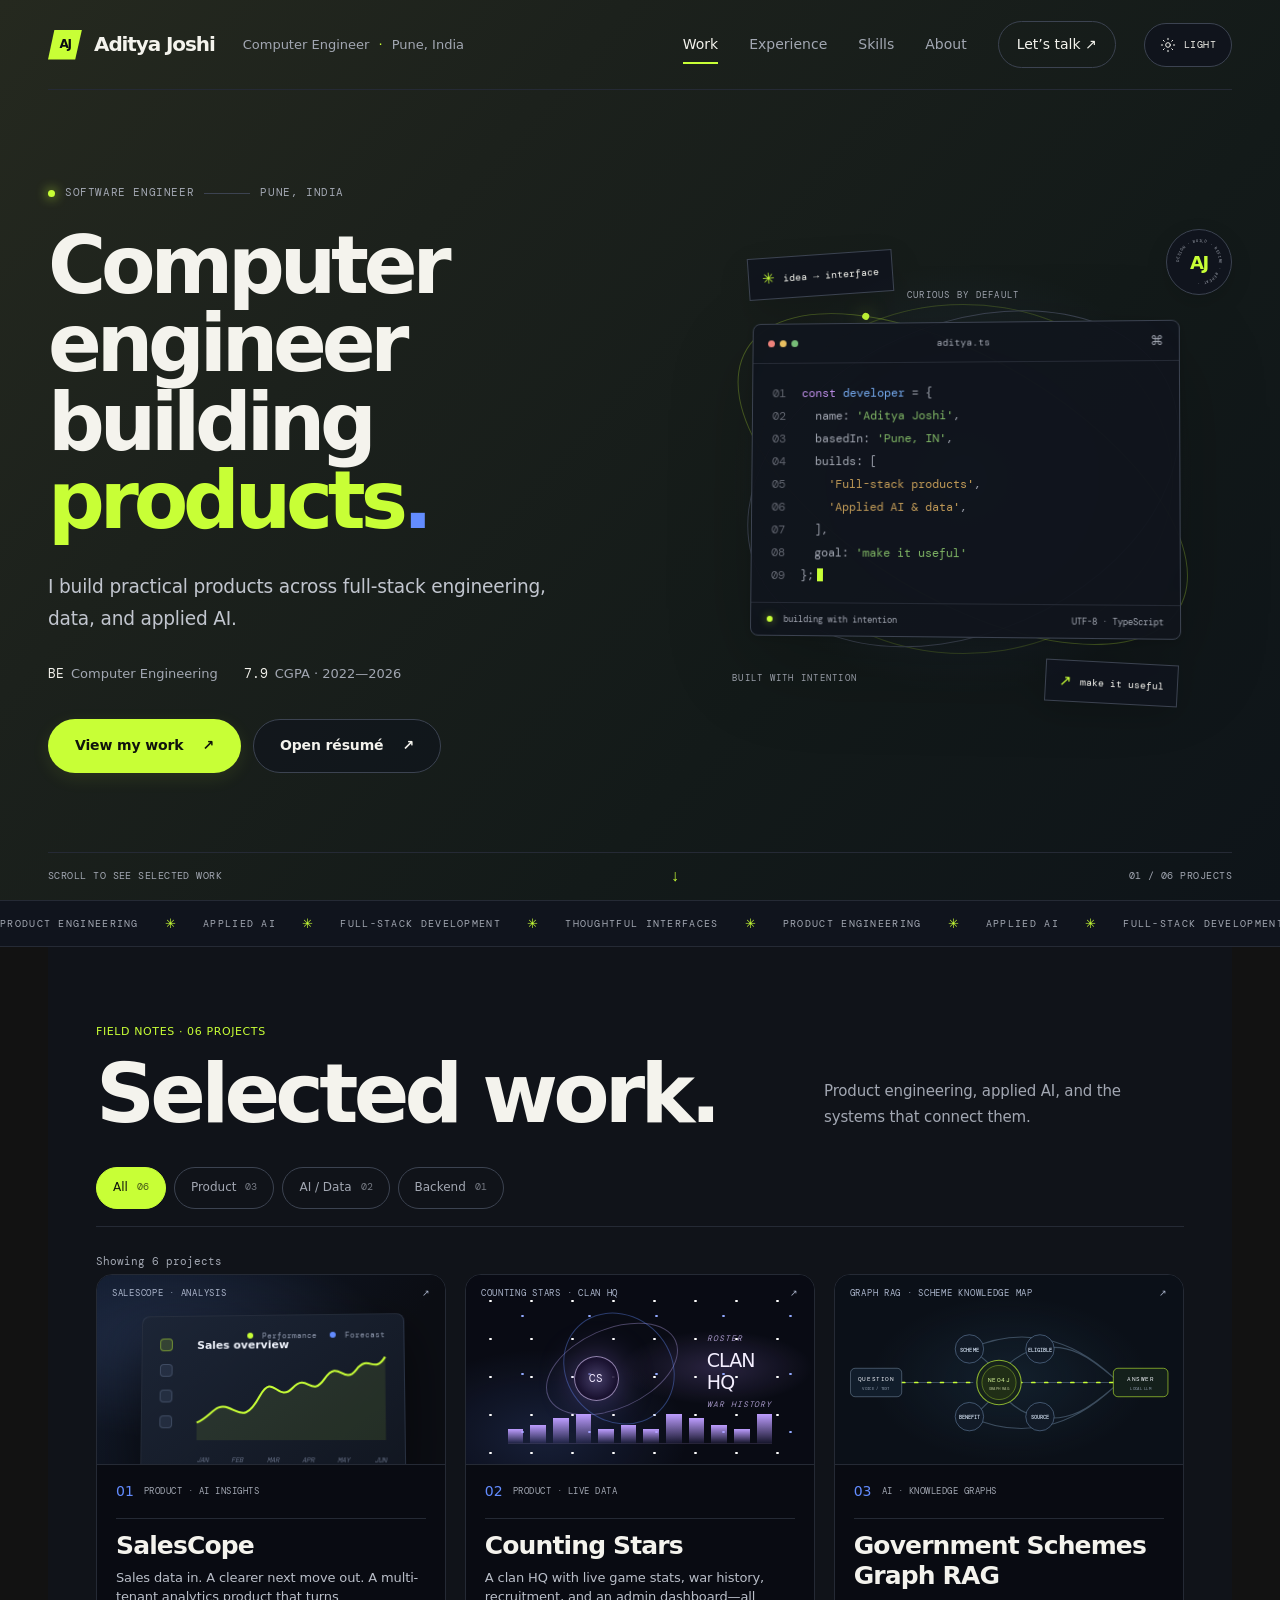
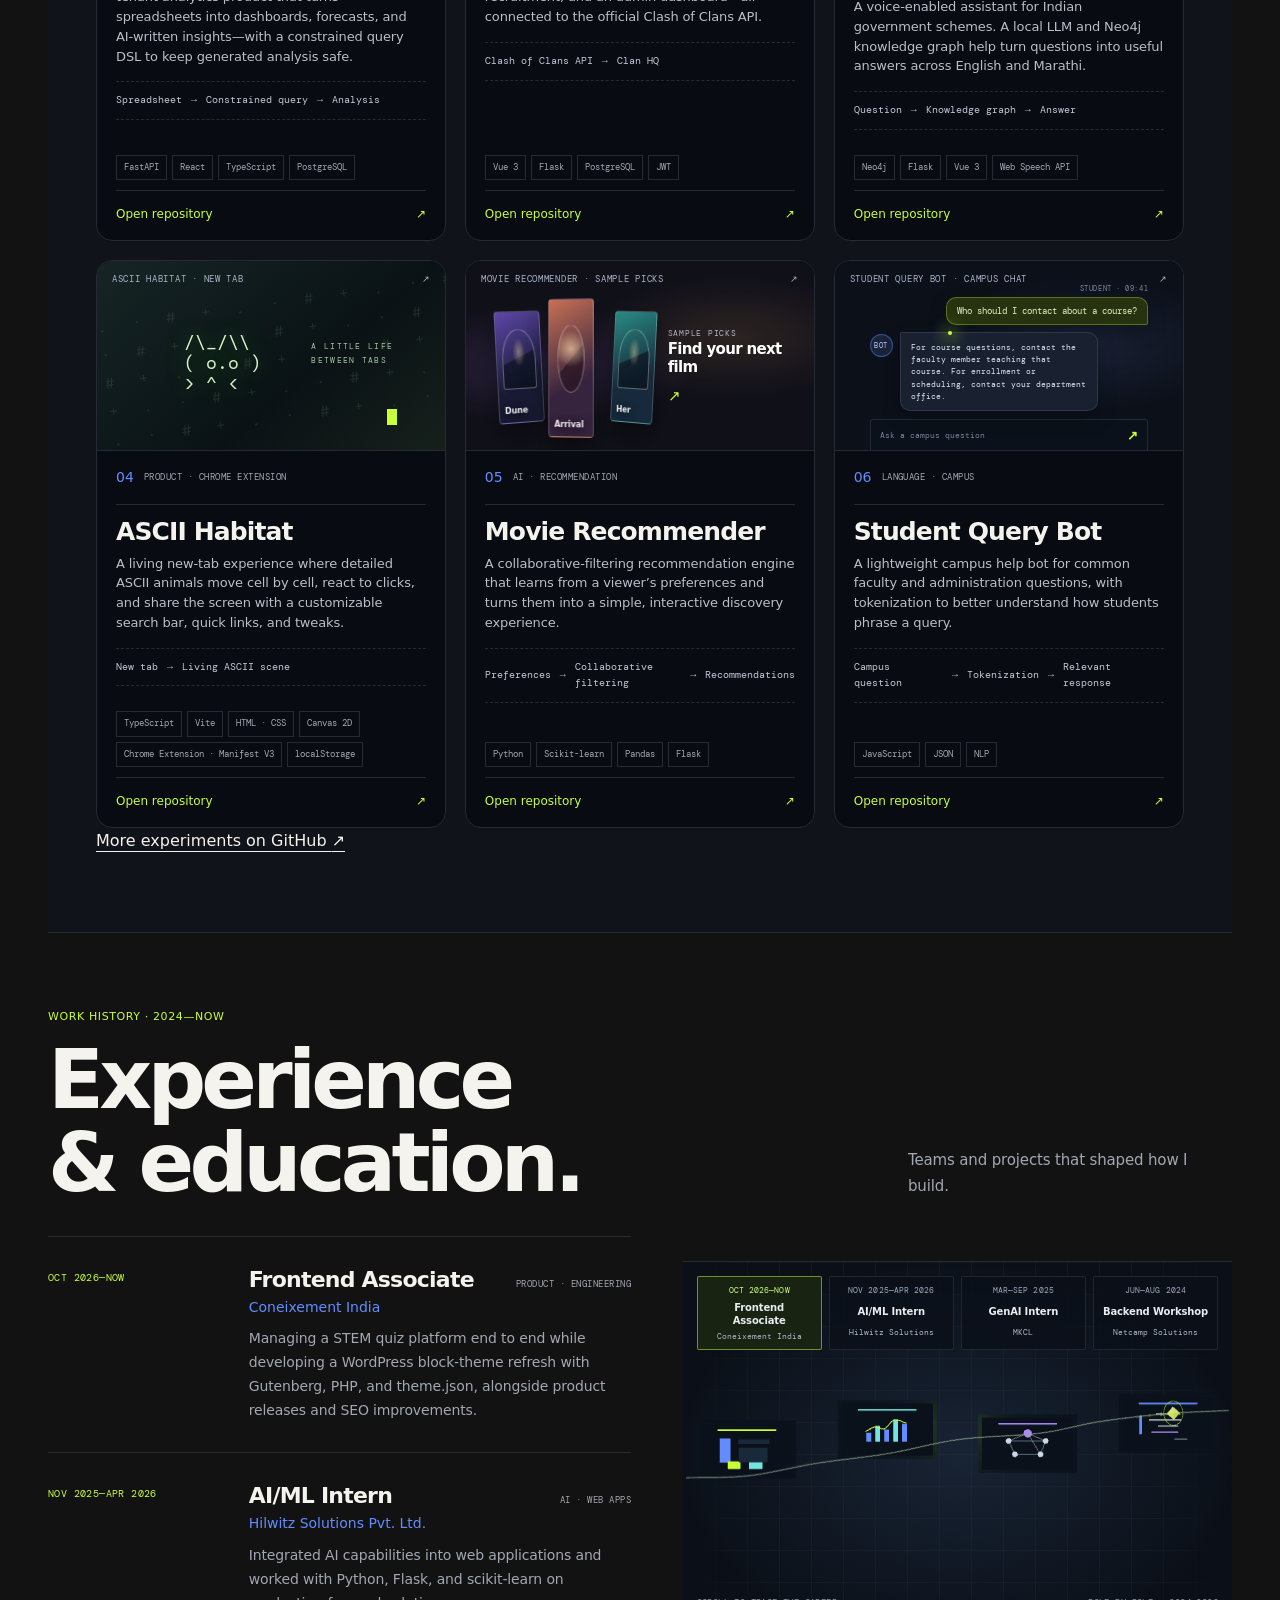
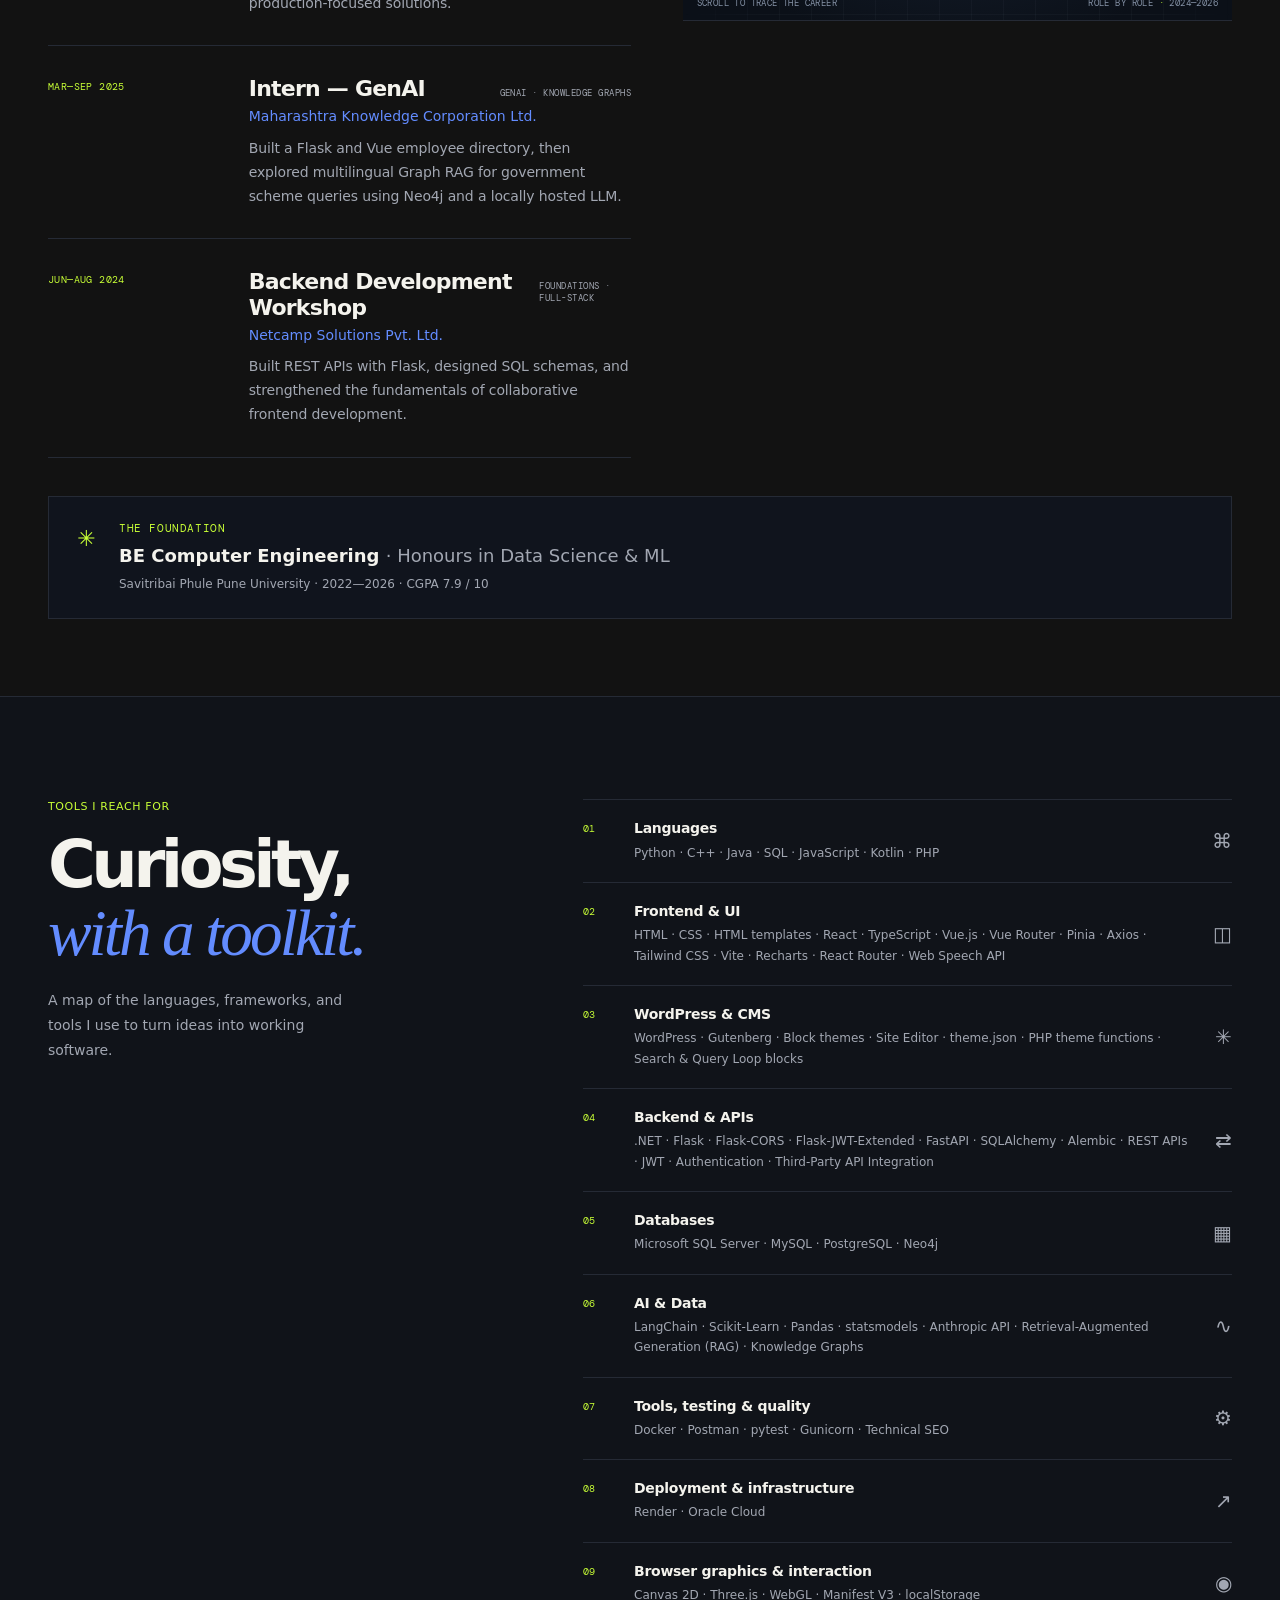
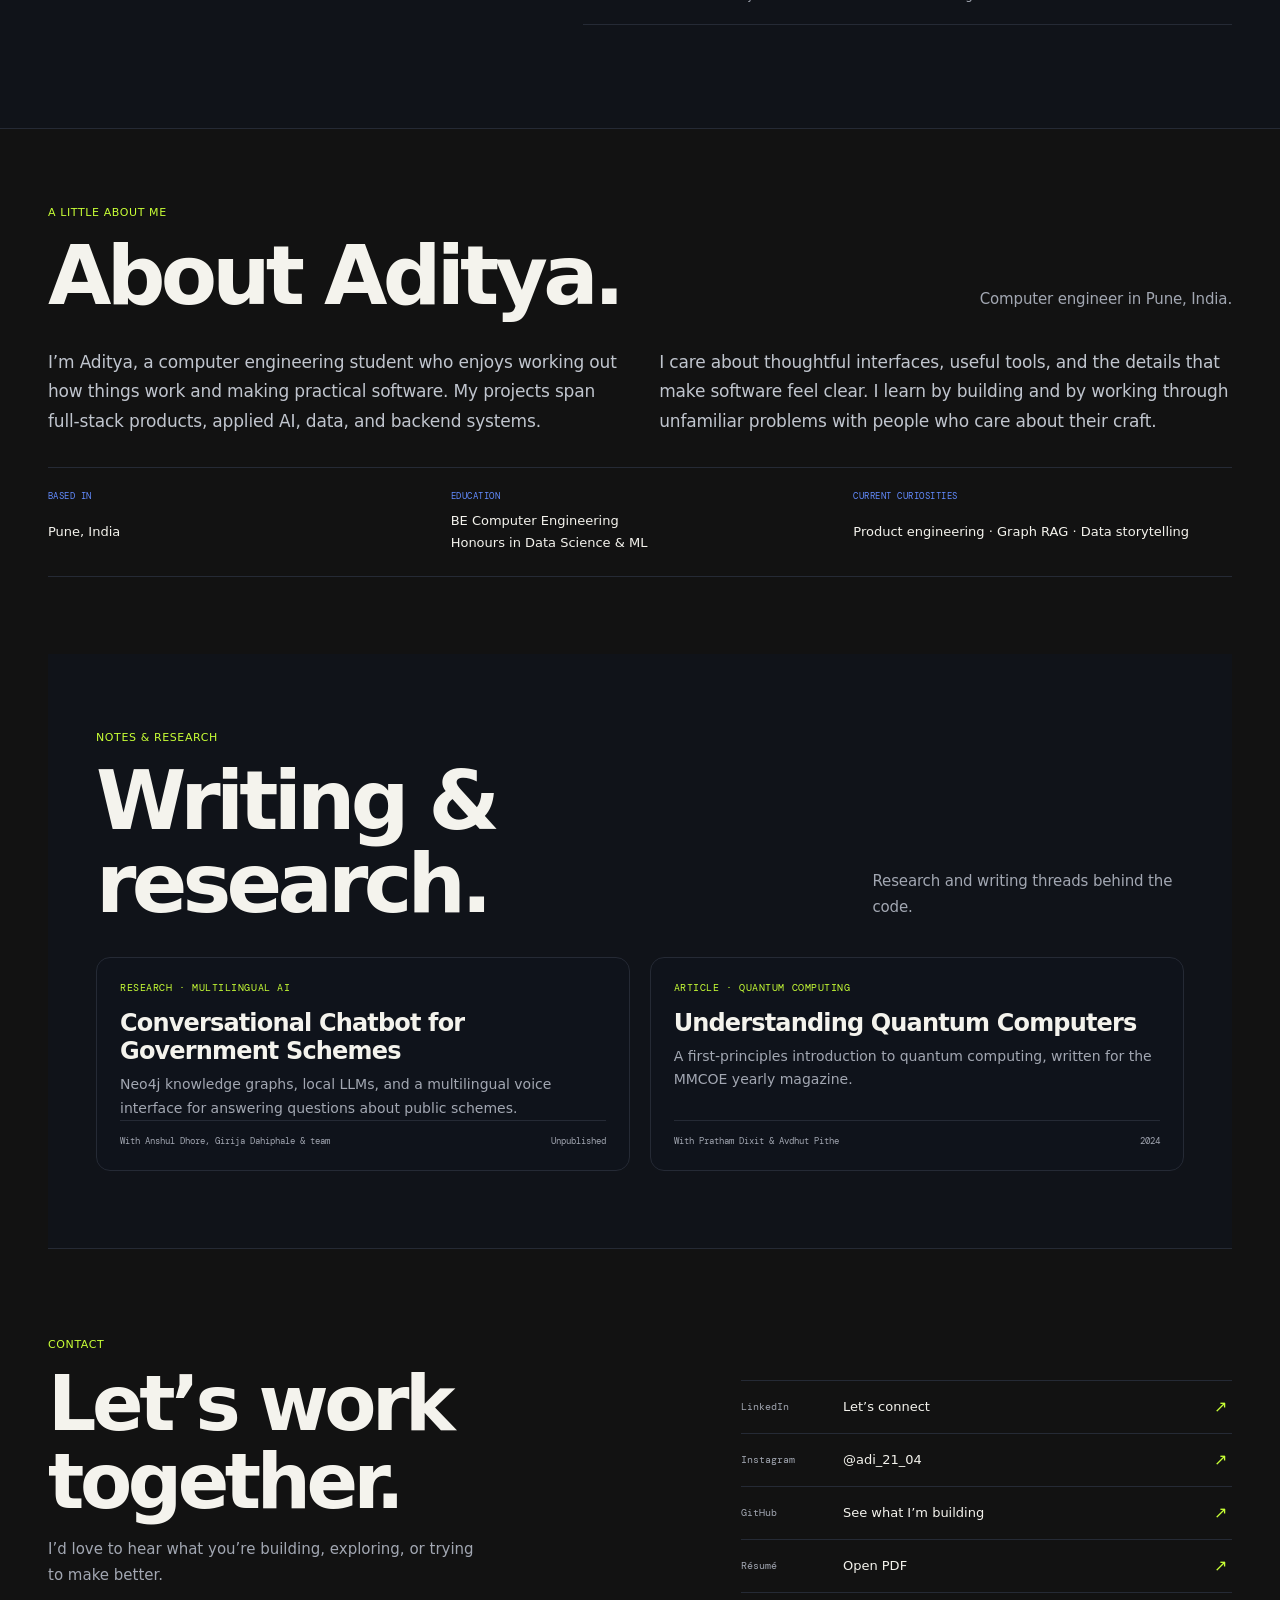
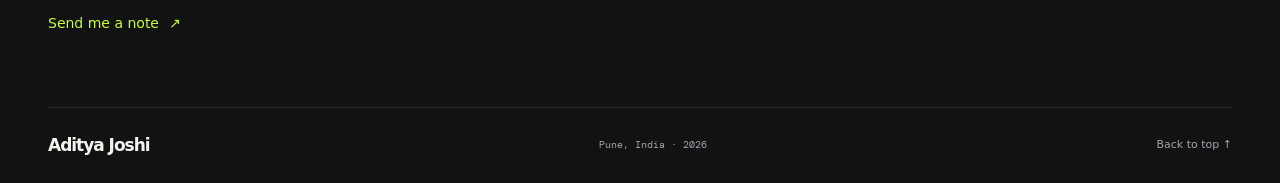
==== commit 80bd4c11: "Fix portfolio ribbon and streamline projects" ====
--- a/index.html
+++ b/index.html
@@ -12,7 +12,7 @@
 <title>Aditya Joshi — Computer Engineer</title>
 <link href="data:image/svg+xml,%3Csvg xmlns='http://www.w3.org/2000/svg' viewBox='0 0 64 64'%3E%3Crect width='64' height='64' rx='12' fill='%23090b12'/%3E%3Cpath d='M12 46 25 17h10L22 46zm18 0 13-29h10L40 46z' fill='%23c8ff36'/%3E%3C/svg%3E" rel="icon"/>
 <link rel="preload" href="assets/fonts/space-grotesk-400.ttf" as="font" type="font/ttf" crossorigin/>
-<link href="style.css?v=37" rel="stylesheet"/>
+<link href="style.css?v=38" rel="stylesheet"/>
 <script>document.documentElement.classList.add('js');</script>
 </head>
 <body>
@@ -69,69 +69,62 @@
 </div>
 </div>
 </div>
-<div class="hero-bottom"><span>Scroll to see selected work</span><span class="scroll-cue" aria-hidden="true">↓</span><span>01 / 07 projects</span></div>
+<div class="hero-bottom"><span>Scroll to see selected work</span><span class="scroll-cue" aria-hidden="true">↓</span><span>01 / 06 projects</span></div>
 </section>
 <div aria-label="Areas of work: product engineering, applied AI, full-stack development, thoughtful interfaces" class="ticker" role="region"><div class="ticker-track"><div class="ticker-group"><span>PRODUCT ENGINEERING</span><b>✳</b><span>APPLIED AI</span><b>✳</b><span>FULL-STACK DEVELOPMENT</span><b>✳</b><span>THOUGHTFUL INTERFACES</span><b>✳</b></div><div aria-hidden="true" class="ticker-group"><span>PRODUCT ENGINEERING</span><b>✳</b><span>APPLIED AI</span><b>✳</b><span>FULL-STACK DEVELOPMENT</span><b>✳</b><span>THOUGHTFUL INTERFACES</span><b>✳</b></div></div></div>
 <section aria-labelledby="work-title" class="section notebook-section" id="work">
 <div class="section-heading">
-<p class="section-marker handwritten">Field notes · 07 projects</p>
+<p class="section-marker handwritten">Field notes · 06 projects</p>
 <div class="section-heading-row"><h2 class="handwritten" id="work-title">Selected work.</h2><p class="section-intro">Product engineering, applied AI, and the systems that connect them.</p></div>
 </div>
 <div class="project-tools">
 <div aria-label="Filter projects" class="filter-list" role="group">
-<button aria-pressed="true" class="filter-button is-active" data-filter="all" type="button">All <span>07</span></button>
+<button aria-pressed="true" class="filter-button is-active" data-filter="all" type="button">All <span>06</span></button>
 <button aria-pressed="false" class="filter-button" data-filter="product" type="button">Product <span>03</span></button>
 <button aria-pressed="false" class="filter-button" data-filter="ai" type="button">AI / Data <span>02</span></button>
-<button aria-pressed="false" class="filter-button" data-filter="backend" type="button">Backend <span>02</span></button>
+<button aria-pressed="false" class="filter-button" data-filter="backend" type="button">Backend <span>01</span></button>
 </div>
-<label class="project-search"><span>Find a project</span><input autocomplete="off" id="project-search" placeholder="Name, tool, or idea" type="search"/></label>
 </div>
-<p aria-live="polite" class="results-count" id="results-count">Showing 7 projects</p>
+<p aria-live="polite" class="results-count" id="results-count">Showing 6 projects</p>
 <div class="project-grid" id="project-grid">
-<article class="project-card" data-category="product" data-project="" data-search="salescope analytics fastapi react typescript postgresql forecasting insights query dsl">
+<article class="project-card" data-category="product">
 <a class="project-visual visual-salescope" href="https://github.com/adi-21-4/salescope" rel="noopener" target="_blank" aria-label="View SalesCope project"><span class="visual-top"><span>SalesCope · Analysis</span><span>↗</span></span><span class="sales-window" aria-hidden="true"><span class="sales-sidebar"><i></i><i></i><i></i><i></i></span><span class="sales-ui"><span class="ui-caption">Sales overview</span><span class="sales-legend"><i></i> Performance <i></i> Forecast</span><svg class="sales-chart" viewBox="0 0 560 180" preserveAspectRatio="none"><path class="chart-area" d="M0 145 C44 133 56 105 96 116 S151 139 190 92 242 108 287 77 340 99 382 59 437 74 475 42 527 53 560 17V180H0Z"/><path class="chart-line" d="M0 145 C44 133 56 105 96 116 S151 139 190 92 242 108 287 77 340 99 382 59 437 74 475 42 527 53 560 17"/></svg><span class="chart-months"><i>JAN</i><i>FEB</i><i>MAR</i><i>APR</i><i>MAY</i><i>JUN</i></span></span></span></a>
 <div class="project-card-top"><span class="project-number handwritten">01</span><span class="project-category">Product · AI insights</span></div>
 <div class="project-card-main"><h3 class="handwritten">SalesCope</h3><p>Sales data in. A clearer next move out. A multi-tenant analytics product that turns spreadsheets into dashboards, forecasts, and AI-written insights—with a constrained query DSL to keep generated analysis safe.</p><div aria-label="Spreadsheet to safe query to insight" class="project-flow"><span>Spreadsheet</span><i aria-hidden="true">→</i><span>Constrained query</span><i aria-hidden="true">→</i><span>Analysis</span></div><div class="stack-list"><span>FastAPI</span><span>React</span><span>TypeScript</span><span>PostgreSQL</span></div></div>
 <a class="project-link" href="https://github.com/adi-21-4/salescope" rel="noopener" target="_blank">Open repository <span aria-hidden="true">↗</span></a>
 </article>
-<article class="project-card" data-category="product" data-project="" data-search="counting stars vue flask postgresql jwt clash of clans api game clan">
+<article class="project-card" data-category="product">
 <a class="project-visual visual-stars" href="https://github.com/adi-21-4/counting-stars" rel="noopener" target="_blank" aria-label="View Counting Stars project"><span class="visual-top"><span>Counting Stars · Clan HQ</span><span>↗</span></span><span class="stars-scene" aria-hidden="true"><span class="star-cluster cluster-one"><i></i><i></i><i></i><i></i><i></i><i></i></span><span class="star-orbit orbit-a"></span><span class="star-orbit orbit-b"></span><span class="star-core">CS</span><span class="star-data"><i>ROSTER</i><b>CLAN<br/>HQ</b><i>WAR HISTORY</i></span><span class="star-bars"><i></i><i></i><i></i><i></i><i></i><i></i><i></i><i></i><i></i><i></i><i></i><i></i></span></span></a>
 <div class="project-card-top"><span class="project-number handwritten">02</span><span class="project-category">Product · Live data</span></div>
 <div class="project-card-main"><h3 class="handwritten">Counting Stars</h3><p>A clan HQ with live game stats, war history, recruitment, and an admin dashboard—all connected to the official Clash of Clans API.</p><div class="project-flow"><span>Clash of Clans API</span><i aria-hidden="true">→</i><span>Clan HQ</span></div><div class="stack-list"><span>Vue 3</span><span>Flask</span><span>PostgreSQL</span><span>JWT</span></div></div>
 <a class="project-link" href="https://github.com/adi-21-4/counting-stars" rel="noopener" target="_blank">Open repository <span aria-hidden="true">↗</span></a>
 </article>
-<article class="project-card" data-category="ai" data-project="" data-search="government schemes graph rag neo4j flask vue voice english marathi local llm">
+<article class="project-card" data-category="ai">
 <a class="project-visual visual-graph" href="https://github.com/adi-21-4/graphbased-chatbot" rel="noopener" target="_blank" aria-label="View Government Schemes Graph RAG project"><span class="visual-top"><span>Graph RAG · Scheme knowledge map</span><span>↗</span></span><svg aria-label="A student question flows into a Neo4j graph, retrieves scheme, eligibility, benefit and source nodes, then reaches a local language model." class="rag-network" role="img" viewBox="0 0 600 250" preserveAspectRatio="xMidYMid meet"><path class="rag-link" d="M112 125 C153 125 184 125 237 125 M270 96 C254 81 243 71 232 66 M296 96 C313 80 329 70 350 66 M270 154 C254 170 243 182 232 185 M296 154 C313 171 331 181 350 185 M318 125 C366 125 414 125 484 125 M231 66 C324 24 411 47 484 116 M355 66 C406 54 443 81 484 116 M231 185 C324 227 411 203 484 134 M355 185 C406 196 443 169 484 134"/><path class="rag-flow" d="M112 125 C153 125 184 125 237 125 M318 125 C366 125 414 125 484 125"/><g class="rag-node rag-query"><rect x="22" y="100" width="90" height="50" rx="8"/><text class="rag-title" x="67" y="120">QUESTION</text><text class="rag-subtitle" x="67" y="136">VOICE / TEXT</text></g><g class="rag-node rag-data"><circle cx="231" cy="66" r="25"/><text x="231" y="69">SCHEME</text></g><g class="rag-node rag-data"><circle cx="355" cy="66" r="25"/><text x="355" y="69">ELIGIBLE</text></g><g class="rag-node rag-data"><circle cx="231" cy="185" r="25"/><text x="231" y="188">BENEFIT</text></g><g class="rag-node rag-data"><circle cx="355" cy="185" r="25"/><text x="355" y="188">SOURCE</text></g><g class="rag-node rag-hub"><circle cx="283" cy="125" r="39"/><circle class="rag-hub-core" cx="283" cy="125" r="30"/><text class="rag-hub-title" x="283" y="122">NEO4J</text><text class="rag-hub-subtitle" x="283" y="137">GRAPH RAG</text></g><g class="rag-node rag-answer"><rect x="484" y="100" width="96" height="50" rx="8"/><text class="rag-title" x="532" y="120">ANSWER</text><text class="rag-subtitle" x="532" y="136">LOCAL LLM</text></g></svg></a>
 <div class="project-card-top"><span class="project-number handwritten">03</span><span class="project-category">AI · Knowledge graphs</span></div>
 <div class="project-card-main"><h3 class="handwritten">Government Schemes Graph RAG</h3><p>A voice-enabled assistant for Indian government schemes. A local LLM and Neo4j knowledge graph help turn questions into useful answers across English and Marathi.</p><div class="project-flow"><span>Question</span><i aria-hidden="true">→</i><span>Knowledge graph</span><i aria-hidden="true">→</i><span>Answer</span></div><div class="stack-list"><span>Neo4j</span><span>Flask</span><span>Vue 3</span><span>Web Speech API</span></div></div>
 <a class="project-link" href="https://github.com/adi-21-4/graphbased-chatbot" rel="noopener" target="_blank">Open repository <span aria-hidden="true">↗</span></a>
 </article>
-<article class="project-card" data-category="product" data-project="" data-search="ascii habitat typescript vite html css canvas 2d chrome extension manifest v3 localstorage new tab animals">
+<article class="project-card" data-category="product">
 <a class="project-visual visual-habitat" href="https://github.com/adi-21-4/ascii-habitat" rel="noopener" target="_blank" aria-label="View ASCII Habitat project"><span class="visual-top"><span>ASCII Habitat · New tab</span><span>↗</span></span><span class="habitat-scene" aria-hidden="true"><span class="habitat-grid">+ . · # + . · # + . · #<br/>. · # + . · # + . · # +<br/>· # + . · # + . · # + .<br/># + . · # + . · # + . ·<br/>+ . · # + . · # + . · #</span><span class="habitat-animal"> /\_/\\<br/>( o.o )<br/>&gt; ^ &lt;</span><span class="habitat-caption">A LITTLE LIFE<br/>BETWEEN TABS</span><span class="habitat-cursor"></span></span></a>
 <div class="project-card-top"><span class="project-number handwritten">04</span><span class="project-category">Product · Chrome extension</span></div>
 <div class="project-card-main"><h3 class="handwritten">ASCII Habitat</h3><p>A living new-tab experience where detailed ASCII animals move cell by cell, react to clicks, and share the screen with a customizable search bar, quick links, and tweaks.</p><div class="project-flow"><span>New tab</span><i aria-hidden="true">→</i><span>Living ASCII scene</span></div><div class="stack-list"><span>TypeScript</span><span>Vite</span><span>HTML · CSS</span><span>Canvas 2D</span><span>Chrome Extension · Manifest V3</span><span>localStorage</span></div></div>
 <a class="project-link" href="https://github.com/adi-21-4/ascii-habitat" rel="noopener" target="_blank">Open repository <span aria-hidden="true">↗</span></a>
 </article>
-<article class="project-card" data-category="ai" data-project="" data-search="movie recommender collaborative filtering python scikit learn pandas flask preferences recommendation">
+<article class="project-card" data-category="ai">
 <a class="project-visual visual-recommend" href="https://github.com/adi-21-4/movie-recommendation-system" rel="noopener" target="_blank" aria-label="View Movie Recommender project"><span class="visual-top"><span>Movie Recommender · Sample picks</span><span>↗</span></span><span class="movie-scene" aria-hidden="true"><span class="movie-poster poster-one"><i></i><b>Dune</b></span><span class="movie-poster poster-two"><i></i><b>Arrival</b></span><span class="movie-poster poster-three"><i></i><b>Her</b></span><span class="recommend-caption">SAMPLE PICKS<br/><b>Find your next film</b><i>↗</i></span></span></a>
 <div class="project-card-top"><span class="project-number handwritten">05</span><span class="project-category">AI · Recommendation</span></div>
 <div class="project-card-main"><h3 class="handwritten">Movie Recommender</h3><p>A collaborative-filtering recommendation engine that learns from a viewer’s preferences and turns them into a simple, interactive discovery experience.</p><div class="project-flow"><span>Preferences</span><i aria-hidden="true">→</i><span>Collaborative filtering</span><i aria-hidden="true">→</i><span>Recommendations</span></div><div class="stack-list"><span>Python</span><span>Scikit-learn</span><span>Pandas</span><span>Flask</span></div></div>
 <a class="project-link" href="https://github.com/adi-21-4/movie-recommendation-system" rel="noopener" target="_blank">Open repository <span aria-hidden="true">↗</span></a>
 </article>
-<article class="project-card" data-category="backend" data-project="" data-search="flask api backend mysql rest crud uploads retrieval jwt authentication">
-<a class="project-visual visual-api" href="https://github.com/adi-21-4/api-backend-with-flask" rel="noopener" target="_blank" aria-label="View Flask API Backend project"><span class="visual-top"><span>Flask API · Request inspector</span><span>↗</span></span><span class="api-scene" aria-hidden="true"><span class="api-sidebar"><i>Users</i><i>Uploads</i><i>Auth</i></span><span class="api-content"><span class="api-route"><b>GET</b> /resource <i>JSON</i></span><span class="api-code"><b>{</b><br/><i>"status"</i>: <em>"success"</em>,<br/><i>"data"</i>: {<br/>&nbsp; <i>"items"</i>: [<u>…</u>]<br/>}<br/><b>}</b></span></span></span></a>
-<div class="project-card-top"><span class="project-number handwritten">06</span><span class="project-category">Backend · REST API</span></div>
-<div class="project-card-main"><h3 class="handwritten">Flask API Backend</h3><p>A clean, layered REST API for CRUD, uploads, and retrieval, backed by MySQL authentication and separated controller and model layers.</p><div class="project-flow"><span>Controller</span><i aria-hidden="true">↔</i><span>Model</span><i aria-hidden="true">↔</i><span>MySQL</span></div><div class="stack-list"><span>Flask</span><span>MySQL</span><span>REST</span><span>JWT</span></div></div>
-<a class="project-link" href="https://github.com/adi-21-4/api-backend-with-flask" rel="noopener" target="_blank">Open repository <span aria-hidden="true">↗</span></a>
-</article>
-<article class="project-card" data-category="backend" data-project="" data-search="student query bot javascript json nlp campus questions tokenization">
+<article class="project-card" data-category="backend">
 <a class="project-visual visual-chat" href="https://github.com/adi-21-4/chatbot" rel="noopener" target="_blank" aria-label="View Student Query Bot project"><span class="visual-top"><span>Student Query Bot · Campus chat</span><span>↗</span></span><span class="chat-scene" aria-hidden="true"><span class="chat-message student-message"><i>STUDENT · 09:41</i><span class="chat-bubble user-bubble">Who should I contact about a course?</span></span><span class="chat-message assistant-message"><i class="bot-avatar">BOT</i><span class="chat-bubble bot-bubble"><b>For course questions, contact the faculty member teaching that course. For enrollment or scheduling, contact your department office.</b></span></span><span class="chat-input"><span>Ask a campus question</span><b>↗</b></span><span class="chat-spark"></span></span></a>
-<div class="project-card-top"><span class="project-number handwritten">07</span><span class="project-category">Language · Campus</span></div>
+<div class="project-card-top"><span class="project-number handwritten">06</span><span class="project-category">Language · Campus</span></div>
 <div class="project-card-main"><h3 class="handwritten">Student Query Bot</h3><p>A lightweight campus help bot for common faculty and administration questions, with tokenization to better understand how students phrase a query.</p><div class="project-flow"><span>Campus question</span><i aria-hidden="true">→</i><span>Tokenization</span><i aria-hidden="true">→</i><span>Relevant response</span></div><div class="stack-list"><span>JavaScript</span><span>JSON</span><span>NLP</span></div></div>
 <a class="project-link" href="https://github.com/adi-21-4/chatbot" rel="noopener" target="_blank">Open repository <span aria-hidden="true">↗</span></a>
 </article>
 </div>
-<p class="filter-empty" hidden="" id="filter-empty">No projects match that search. Try another term or category.</p>
+<p class="filter-empty" hidden="" id="filter-empty">No projects in this category yet. Try another category.</p>
 <a class="text-link all-projects-link" href="https://github.com/adi-21-4?tab=repositories" rel="noopener" target="_blank">More experiments on GitHub <span aria-hidden="true">↗</span></a>
 </section>
 <section aria-labelledby="experience-title" class="section experience-section" id="experience">
@@ -182,6 +175,6 @@
 </section>
 </main>
 <footer class="site-footer"><a class="footer-name handwritten" href="#top">Aditya Joshi</a><p>Pune, India <span>·</span> <span id="current-year">2026</span></p><div class="footer-actions"><a class="back-top" href="#top">Back to top ↑</a></div></footer>
-<script defer="" src="script.js?v=9"></script><script type="module" src="scene.js?v=13"></script>
+<script defer="" src="script.js?v=10"></script><script type="module" src="scene.js?v=13"></script>
 </body>
 </html>
--- a/style.css
+++ b/style.css
@@ -7,7 +7,7 @@
 .hero-frame{position:relative;display:flex;flex-direction:column;width:min(100% - 112px,1440px);min-height:100svh;margin:auto}.site-header{height:90px;display:flex;align-items:center;gap:28px;border-bottom:1px solid var(--line);z-index:5}.site-name{display:inline-flex;align-items:center;gap:12px;text-decoration:none;font-size:20px;font-weight:700;letter-spacing:-.055em;white-space:nowrap}.brand-mark{display:grid;place-items:center;width:34px;height:30px;background:var(--lime);color:#090b12;font-size:12px;letter-spacing:-.12em;clip-path:polygon(19% 0,100% 0,80% 100%,0 100%)}.header-role{color:var(--muted);font-size:13px}.header-role i{color:var(--lime);font-style:normal;margin:0 5px}.desktop-nav{display:flex;align-items:center;gap:31px;margin-left:auto}.desktop-nav a{position:relative;color:var(--muted);font-size:14px;text-decoration:none;transition:color .18s}.desktop-nav a::after{position:absolute;right:0;bottom:-8px;left:0;height:2px;background:var(--lime);content:"";transform:scaleX(0);transform-origin:left;transition:transform .24s var(--ease-out)}.desktop-nav a:hover,.desktop-nav a:focus-visible,.desktop-nav a.is-current{color:var(--ink)}.desktop-nav a:hover::after,.desktop-nav a:focus-visible::after,.desktop-nav a.is-current::after{transform:scaleX(1)}.desktop-nav .nav-contact{padding:10px 15px;border:1px solid var(--line-hi);color:var(--ink)}.desktop-nav .nav-contact::after{display:none}.desktop-nav .nav-contact:hover{border-color:var(--lime);color:var(--lime)}.menu-toggle,.mobile-nav{display:none}
 .hero-grid{display:grid;grid-template-columns:minmax(0,1.04fr) minmax(420px,.96fr);align-items:center;gap:clamp(32px,5vw,84px);flex:1;padding:46px 0 30px;min-height:650px}.hero-copy{position:relative;z-index:2}.eyebrow,.section-marker,.scene-label,.project-type,.timeline-year,.timeline-type,.writing-type,.writing-foot,.skill-number,.about-meta span{font-family:var(--mono);font-size:11px;line-height:1.4;letter-spacing:.055em;text-transform:uppercase}.eyebrow{display:flex;align-items:center;gap:10px;color:var(--muted);margin:0 0 26px}.status-dot{width:7px;height:7px;border-radius:50%;background:var(--lime);box-shadow:0 0 12px var(--lime);animation:signal-pulse 1.8s ease-in-out infinite}.eyebrow-line{display:inline-block;width:46px;height:1px;background:var(--line-hi)}h1,h2,h3,p{margin-top:0}.hero-copy h1{max-width:800px;margin:0;font-size:clamp(58px,5.9vw,86px);font-weight:700;line-height:.94;letter-spacing:-.085em;text-wrap:balance}.hero-copy h1 em{color:var(--lime);font-style:normal}.title-period{color:var(--blue)}.hero-lead{max-width:510px;margin:30px 0 28px;color:#c1c5ce;font-size:clamp(17px,1.45vw,21px);line-height:1.55;letter-spacing:-.025em}.hero-facts{display:flex;flex-wrap:wrap;gap:10px 26px;color:var(--muted);font-size:13px}.hero-facts span{display:flex;align-items:center;gap:7px}.hero-facts b{color:var(--ink);font-family:var(--mono);font-weight:400}.hero-actions{display:flex;flex-wrap:wrap;gap:12px;margin-top:34px}.button{position:relative;display:inline-flex;align-items:center;justify-content:center;gap:19px;min-height:49px;padding:0 19px;border:1px solid transparent;text-decoration:none;font-size:14px;font-weight:700;transition:transform .18s var(--ease-out),color .18s,background-color .18s,border-color .18s}.button span{transition:transform .18s var(--ease-out)}.button:hover span{transform:translate(3px,-2px)}.button:active{transform:scale(.97)}.button-primary{background:var(--lime);color:#10140c}.button-primary:hover{background:#d7ff70}.button-quiet{border-color:var(--line-hi);color:var(--ink)}.button-quiet:hover{border-color:var(--lime);color:var(--lime)}
 .hero-visual{position:relative;min-width:0}.scene-frame{position:relative;min-height:clamp(420px,41vw,590px);overflow:hidden;border:1px solid #333b48;background:radial-gradient(ellipse at 50% 48%,#1b2332 0,#111620 34%,#0b0e16 74%);isolation:isolate}.scene-frame::before,.scene-frame::after{position:absolute;z-index:-1;content:"";pointer-events:none}.scene-frame::before{inset:0;background-image:linear-gradient(#8994aa10 1px,transparent 1px),linear-gradient(90deg,#8994aa10 1px,transparent 1px);background-size:48px 48px;mask-image:radial-gradient(ellipse at center,#000,transparent 77%)}.scene-frame::after{inset:20%;border:1px solid #c8ff3610;border-radius:50%;box-shadow:0 0 90px #536eac16}.scene-grid{position:absolute;inset:0;pointer-events:none;background:radial-gradient(ellipse at center,transparent 45%,#090b126b 100%)}#hero-scene{position:absolute;inset:0;width:100%;height:100%;z-index:1}.scene-fallback{position:absolute;inset:0;display:grid;place-items:center;perspective:900px}.fallback-core{position:absolute;width:40%;aspect-ratio:1;background:conic-gradient(from 50deg,#c8ff36 0 15%,#141b27 15% 32%,#638cff 32% 47%,#f0f4f6 47% 52%,#141b27 52% 75%,#c8ff36 75%);clip-path:polygon(50% 0,94% 28%,84% 82%,40% 100%,4% 56%);transform:rotate3d(1,1,.2,20deg);animation:core-bob 7s ease-in-out infinite}.fallback-ring{position:absolute;width:68%;height:34%;border:1px solid #9eabcb; border-radius:50%;transform:rotateX(66deg) rotateZ(-28deg);animation:orbit-a 11s linear infinite}.ring-two{width:77%;height:40%;border-color:#c8ff3680;transform:rotateX(66deg) rotateZ(48deg);animation-duration:15s;animation-direction:reverse}.ring-three{width:58%;height:75%;border-color:#638cff7a;transform:rotateY(65deg) rotateZ(25deg);animation-duration:18s}.fallback-node{position:absolute;width:9px;height:9px;border-radius:50%;background:var(--lime);box-shadow:0 0 20px var(--lime)}.node-a{top:26%;left:24%}.node-b{right:21%;top:48%;background:var(--blue);box-shadow:0 0 20px var(--blue)}.node-c{left:37%;bottom:19%}.scene-label{position:absolute;z-index:3;left:18px;right:18px;display:flex;justify-content:space-between;gap:14px;color:#abb2c1;font-size:10px}.scene-label-top{top:17px}.scene-label-bottom{bottom:15px}.scene-label b{color:var(--lime);font-weight:400}.scene-live{display:flex;align-items:center;gap:7px}.scene-live i{width:6px;height:6px;border-radius:50%;background:var(--lime);box-shadow:0 0 8px var(--lime)}.scene-toggle{position:absolute;z-index:4;right:15px;bottom:43px;display:flex;align-items:center;gap:7px;border:0;background:#0b0e16c4;color:#c7ccd5;padding:8px 10px;font-family:var(--mono);font-size:10px;cursor:pointer}.pause-glyph{width:8px;height:9px;border-right:2px solid currentColor;border-left:2px solid currentColor}.scene-toggle[aria-pressed="true"] .pause-glyph{width:0;height:0;border:5px solid transparent;border-right:0;border-left:7px solid currentColor}.scene-toggle:hover{color:var(--lime)}.hero-bottom{display:flex;align-items:center;justify-content:space-between;min-height:48px;border-top:1px solid var(--line);color:var(--muted);font-family:var(--mono);font-size:10px;letter-spacing:.045em;text-transform:uppercase}.scroll-cue{color:var(--lime);font-size:16px;animation:cue-drop 1.5s ease-in-out infinite}
-.section{width:min(100% - 112px,1280px);margin:0 auto;padding:110px 0 120px}.notebook-section{width:100%;padding-right:max(56px,calc((100% - 1280px)/2));padding-left:max(56px,calc((100% - 1280px)/2));background:var(--surface)}.section-heading{margin-bottom:48px}.section-marker{margin-bottom:13px;color:var(--lime)}.section-heading-row{display:flex;align-items:end;justify-content:space-between;gap:40px}.section-heading h2,.contact-inner h2{max-width:820px;margin:0;font-size:clamp(44px,6.5vw,82px);font-weight:700;line-height:.98;letter-spacing:-.075em;text-wrap:balance}.section-intro{max-width:360px;margin:0 0 5px;color:var(--muted);font-size:15px;line-height:1.6}.project-tools{display:flex;align-items:center;justify-content:space-between;gap:24px;margin-bottom:25px;padding-bottom:17px;border-bottom:1px solid var(--line)}.filter-list{display:flex;flex-wrap:wrap;gap:8px}.filter-button{display:inline-flex;align-items:center;gap:9px;min-height:38px;padding:0 12px;border:1px solid var(--line-hi);background:transparent;color:var(--muted);font-size:12px;cursor:pointer;transition:background-color .18s,color .18s,border-color .18s,transform .18s}.filter-button span{font-family:var(--mono);font-size:10px;opacity:.7}.filter-button:hover{border-color:var(--lime);color:var(--ink)}.filter-button:active{transform:scale(.97)}.filter-button.is-active{border-color:var(--lime);background:var(--lime);color:#10140c}.project-search{display:grid;gap:4px;min-width:220px;color:var(--muted);font-family:var(--mono);font-size:10px;text-transform:uppercase;letter-spacing:.05em}.project-search input{width:100%;min-height:38px;padding:0 11px;border:1px solid var(--line-hi);outline:none;background:var(--bg);color:var(--ink);font-family:var(--display);font-size:13px;text-transform:none;letter-spacing:0}.project-search input:focus{border-color:var(--lime);box-shadow:0 0 0 2px #c8ff3620}.results-count{min-height:22px;margin:0;color:var(--muted);font-family:var(--mono);font-size:11px}.project-grid{display:grid;grid-template-columns:repeat(2,minmax(0,1fr));gap:14px}.project-card{position:relative;display:flex;flex-direction:column;min-width:0;padding:24px 25px 18px;border:1px solid var(--line);background:var(--bg);overflow:hidden;transition:transform .28s var(--ease-out),border-color .22s,background-color .22s}.project-card::after{position:absolute;inset:0;z-index:0;content:"";background:radial-gradient(ellipse at 100% 0,#638cff15,transparent 46%);opacity:0;transition:opacity .3s;pointer-events:none}.project-card>*{position:relative;z-index:1}.project-card:hover{transform:translateY(-4px);border-color:#596984;background:var(--surface)}.project-card:hover::after{opacity:1}.project-card-top{display:flex;align-items:center;gap:10px;padding-bottom:15px;border-bottom:1px solid var(--line)}.project-number{color:var(--blue);font-family:var(--mono);font-size:14px}.project-type{color:var(--muted);font-size:9px}.project-card h3{margin:16px 0 7px;font-size:27px;line-height:1.1;letter-spacing:-.055em}.project-card p{max-width:68ch;margin:0;color:#b9bec8;font-size:14px;line-height:1.58}.project-flow{display:flex;align-items:center;gap:9px;margin:15px 0;padding:10px 0;border-top:1px dashed var(--line);border-bottom:1px dashed var(--line);color:#c2c9d6;font-family:var(--mono);font-size:10px}.project-flow b{color:var(--lime);font-weight:400}.tech-list{display:flex;flex-wrap:wrap;gap:6px;margin-top:auto;padding:13px 0}.tech-list span{padding:4px 7px;border:1px solid var(--line);color:var(--muted);font-family:var(--mono);font-size:9px;transition:border-color .18s,color .18s}.project-card:hover .tech-list span{border-color:#3b4554}.repository-link{display:flex;justify-content:space-between;align-items:center;padding-top:13px;border-top:1px solid var(--line);color:var(--lime);font-size:12px;text-decoration:none}.repository-link span:last-child{transition:transform .2s}.repository-link:hover span:last-child{transform:translate(3px,-3px)}.filter-empty{padding:35px 0;color:var(--muted)}.more-projects{display:inline-flex;margin-top:23px;color:var(--muted);font-size:13px;text-decoration:none}.more-projects:hover{color:var(--lime)}
+.section{width:min(100% - 112px,1280px);margin:0 auto;padding:110px 0 120px}.notebook-section{width:100%;padding-right:max(56px,calc((100% - 1280px)/2));padding-left:max(56px,calc((100% - 1280px)/2));background:var(--surface)}.section-heading{margin-bottom:48px}.section-marker{margin-bottom:13px;color:var(--lime)}.section-heading-row{display:flex;align-items:end;justify-content:space-between;gap:40px}.section-heading h2,.contact-inner h2{max-width:820px;margin:0;font-size:clamp(44px,6.5vw,82px);font-weight:700;line-height:.98;letter-spacing:-.075em;text-wrap:balance}.section-intro{max-width:360px;margin:0 0 5px;color:var(--muted);font-size:15px;line-height:1.6}.project-tools{display:flex;align-items:center;justify-content:space-between;gap:24px;margin-bottom:25px;padding-bottom:17px;border-bottom:1px solid var(--line)}.filter-list{display:flex;flex-wrap:wrap;gap:8px}.filter-button{display:inline-flex;align-items:center;gap:9px;min-height:38px;padding:0 12px;border:1px solid var(--line-hi);background:transparent;color:var(--muted);font-size:12px;cursor:pointer;transition:background-color .18s,color .18s,border-color .18s,transform .18s}.filter-button span{font-family:var(--mono);font-size:10px;opacity:.7}.filter-button:hover{border-color:var(--lime);color:var(--ink)}.filter-button:active{transform:scale(.97)}.filter-button.is-active{border-color:var(--lime);background:var(--lime);color:#10140c}.results-count{min-height:22px;margin:0;color:var(--muted);font-family:var(--mono);font-size:11px}.project-grid{display:grid;grid-template-columns:repeat(2,minmax(0,1fr));gap:14px}.project-card{position:relative;display:flex;flex-direction:column;min-width:0;padding:24px 25px 18px;border:1px solid var(--line);background:var(--bg);overflow:hidden;transition:transform .28s var(--ease-out),border-color .22s,background-color .22s}.project-card::after{position:absolute;inset:0;z-index:0;content:"";background:radial-gradient(ellipse at 100% 0,#638cff15,transparent 46%);opacity:0;transition:opacity .3s;pointer-events:none}.project-card>*{position:relative;z-index:1}.project-card:hover{transform:translateY(-4px);border-color:#596984;background:var(--surface)}.project-card:hover::after{opacity:1}.project-card-top{display:flex;align-items:center;gap:10px;padding-bottom:15px;border-bottom:1px solid var(--line)}.project-number{color:var(--blue);font-family:var(--mono);font-size:14px}.project-type{color:var(--muted);font-size:9px}.project-card h3{margin:16px 0 7px;font-size:27px;line-height:1.1;letter-spacing:-.055em}.project-card p{max-width:68ch;margin:0;color:#b9bec8;font-size:14px;line-height:1.58}.project-flow{display:flex;align-items:center;gap:9px;margin:15px 0;padding:10px 0;border-top:1px dashed var(--line);border-bottom:1px dashed var(--line);color:#c2c9d6;font-family:var(--mono);font-size:10px}.project-flow b{color:var(--lime);font-weight:400}.tech-list{display:flex;flex-wrap:wrap;gap:6px;margin-top:auto;padding:13px 0}.tech-list span{padding:4px 7px;border:1px solid var(--line);color:var(--muted);font-family:var(--mono);font-size:9px;transition:border-color .18s,color .18s}.project-card:hover .tech-list span{border-color:#3b4554}.repository-link{display:flex;justify-content:space-between;align-items:center;padding-top:13px;border-top:1px solid var(--line);color:var(--lime);font-size:12px;text-decoration:none}.repository-link span:last-child{transition:transform .2s}.repository-link:hover span:last-child{transform:translate(3px,-3px)}.filter-empty{padding:35px 0;color:var(--muted)}.more-projects{display:inline-flex;margin-top:23px;color:var(--muted);font-size:13px;text-decoration:none}.more-projects:hover{color:var(--lime)}
 .experience-section{border-top:1px solid var(--line)}.timeline{border-top:1px solid var(--line)}.timeline-item{display:grid;grid-template-columns:170px minmax(0,1fr);gap:28px;padding:25px 0;border-bottom:1px solid var(--line)}.timeline-year{padding-top:4px;color:var(--lime)}.timeline-heading{display:flex;align-items:baseline;justify-content:space-between;gap:20px}.timeline-heading h3{margin:0;font-size:22px;letter-spacing:-.04em}.timeline-type{color:var(--muted);font-size:9px}.timeline-org{margin:3px 0 7px;color:var(--blue);font-size:14px}.timeline-content>p:last-child{max-width:78ch;margin:0;color:var(--muted);font-size:14px}.education-card{display:flex;gap:19px;align-items:flex-start;margin-top:26px;padding:19px 22px;border:1px solid var(--line);background:var(--surface)}.education-mark{display:grid;place-items:center;width:27px;height:27px;color:var(--lime);font-size:22px}.education-card .section-marker{display:block;margin:0 0 5px}.education-card h3{margin:0 0 3px;font-size:18px}.education-card h3 span,.education-card p{color:var(--muted);font-weight:400}.education-card p{margin:0;font-size:12px}
 .skills-section{width:100%;padding-right:max(56px,calc((100% - 1280px)/2));padding-left:max(56px,calc((100% - 1280px)/2));background:var(--surface)}.skill-grid{display:grid;grid-template-columns:repeat(2,minmax(0,1fr));gap:0 42px;border-top:1px solid var(--line)}.skill-group{display:grid;grid-template-columns:44px minmax(0,1fr);gap:8px;padding:19px 0 21px;border-bottom:1px solid var(--line)}.skill-number{color:var(--blue)}.skill-group h3{margin:0 0 5px;font-size:15px}.skill-group p{margin:0;color:var(--muted);font-size:13px;line-height:1.65}
 .about-section{position:relative}.about-copy{display:grid;grid-template-columns:1fr 1fr;gap:50px;margin-top:42px}.about-copy p{max-width:60ch;margin:0;color:#c0c5ce;font-size:17px;line-height:1.7}.about-meta{display:grid;grid-template-columns:repeat(3,1fr);gap:20px;margin-top:46px;padding:19px 0;border-top:1px solid var(--line);border-bottom:1px solid var(--line)}.about-meta div{display:grid;gap:8px}.about-meta span{color:var(--blue);font-size:9px}.about-meta b{font-size:13px;font-weight:500}
@@ -16,7 +16,7 @@
 .js [data-enter]{opacity:0;transform:translateY(20px);animation:hero-arrive .85s var(--ease-out) forwards}.js .hero-visual[data-enter]{animation-delay:.12s}.js [data-reveal]{opacity:0;transform:translateY(22px);transition:opacity .65s var(--ease-out),transform .65s var(--ease-out)}.js [data-reveal].is-visible{opacity:1;transform:translateY(0)}.js .project-card[data-reveal]:nth-child(2n){transition-delay:.08s}.js .project-card[data-reveal]:nth-child(3n){transition-delay:.13s}.js .project-card[data-reveal]:nth-child(4n){transition-delay:.18s}.js .timeline-item[data-reveal]:nth-child(2){transition-delay:.07s}.js .timeline-item[data-reveal]:nth-child(3){transition-delay:.14s}.js .timeline-item[data-reveal]:nth-child(4){transition-delay:.21s}
 @keyframes hero-arrive{to{opacity:1;transform:translateY(0)}}@keyframes signal-pulse{50%{box-shadow:0 0 4px var(--lime);opacity:.65}}@keyframes cue-drop{50%{transform:translateY(5px)}}@keyframes core-bob{50%{transform:rotate3d(1,1,.2,31deg) translateY(-10px)}}@keyframes orbit-a{to{transform:rotateX(66deg) rotateZ(332deg)}}
 @media(max-width:1050px){.hero-frame,.contact-section,.site-footer{width:calc(100% - 64px)}.section{width:calc(100% - 64px)}.notebook-section,.skills-section,.writing-section{padding-right:32px;padding-left:32px}.hero-grid{grid-template-columns:minmax(0,1fr) minmax(350px,.9fr);gap:28px}.hero-copy h1{font-size:clamp(58px,8vw,88px)}.header-role{display:none}.desktop-nav{gap:22px}.section{padding-top:90px;padding-bottom:96px}}
-@media(max-width:760px){.hero-frame,.contact-section,.site-footer,.section{width:calc(100% - 40px)}.notebook-section,.skills-section,.writing-section{width:100%;padding-right:20px;padding-left:20px}.site-header{height:72px;gap:10px}.site-name{font-size:18px}.brand-mark{width:30px;height:27px}.desktop-nav{display:none}.menu-toggle{display:grid;gap:5px;place-content:center;width:42px;height:42px;margin-left:auto;border:1px solid var(--line-hi);background:transparent;cursor:pointer}.menu-toggle span{width:16px;height:1.5px;background:var(--ink);transition:transform .18s}.menu-toggle[aria-expanded=true] span:first-child{transform:translateY(3.25px) rotate(45deg)}.menu-toggle[aria-expanded=true] span:last-child{transform:translateY(-3.25px) rotate(-45deg)}.mobile-nav:not([hidden]){position:absolute;z-index:10;top:72px;right:0;left:0;display:grid;grid-template-columns:1fr 1fr;gap:1px;padding:8px;background:var(--surface);border:1px solid var(--line)}.mobile-nav a{padding:12px;border-bottom:1px solid var(--line);font-size:14px;text-decoration:none}.mobile-nav a:hover{color:var(--lime)}.hero-grid{grid-template-columns:1fr;gap:22px;min-height:0;padding:45px 0 27px}.eyebrow{margin-bottom:19px;font-size:9px}.eyebrow-line{width:24px}.hero-copy h1{font-size:clamp(53px,13vw,82px);line-height:.94}.hero-lead{max-width:38ch;margin:21px 0;font-size:17px}.hero-facts{font-size:11px;gap:7px 18px}.hero-actions{margin-top:24px}.button{min-height:46px;padding:0 14px;font-size:13px}.hero-visual{grid-row:2}.scene-frame{min-height:clamp(300px,88vw,430px)}.scene-label{left:12px;right:12px;font-size:8px}.scene-toggle{right:10px;bottom:37px}.hero-bottom{min-height:43px;font-size:8px}.section{padding:74px 0 84px}.section-heading{margin-bottom:30px}.section-heading-row{display:block}.section-heading h2,.contact-inner h2{font-size:clamp(42px,11vw,64px)}.section-intro{margin-top:14px;font-size:14px}.project-tools{display:grid;gap:14px}.project-search{min-width:0}.project-grid{grid-template-columns:1fr;gap:10px}.project-card{padding:20px 18px 16px}.project-card h3{font-size:24px}.project-card p{font-size:14px}.timeline-item{grid-template-columns:1fr;gap:6px;padding:19px 0}.timeline-heading{align-items:flex-start}.timeline-heading h3{font-size:19px}.timeline-type{max-width:100px;text-align:right}.education-card{gap:10px;padding:16px 13px}.education-card h3{font-size:16px}.education-card p{font-size:11px}.skill-grid{grid-template-columns:1fr;gap:0}.skill-group{grid-template-columns:38px 1fr;padding:16px 0}.about-copy{grid-template-columns:1fr;gap:17px;margin-top:27px}.about-copy p{font-size:15px}.about-meta{grid-template-columns:1fr;gap:17px;margin-top:29px}.writing-grid{grid-template-columns:1fr;gap:8px}.writing-card h3{font-size:22px}.contact-section{padding:65px 0 50px}.contact-inner{grid-template-columns:1fr;gap:34px}.contact-links a{grid-template-columns:78px 1fr 16px}.site-footer{flex-wrap:wrap;justify-content:space-between;min-height:96px;padding:16px 0}.site-footer>p{order:3;width:100%}.footer-actions{gap:14px}}
+@media(max-width:760px){.hero-frame,.contact-section,.site-footer,.section{width:calc(100% - 40px)}.notebook-section,.skills-section,.writing-section{width:100%;padding-right:20px;padding-left:20px}.site-header{height:72px;gap:10px}.site-name{font-size:18px}.brand-mark{width:30px;height:27px}.desktop-nav{display:none}.menu-toggle{display:grid;gap:5px;place-content:center;width:42px;height:42px;margin-left:auto;border:1px solid var(--line-hi);background:transparent;cursor:pointer}.menu-toggle span{width:16px;height:1.5px;background:var(--ink);transition:transform .18s}.menu-toggle[aria-expanded=true] span:first-child{transform:translateY(3.25px) rotate(45deg)}.menu-toggle[aria-expanded=true] span:last-child{transform:translateY(-3.25px) rotate(-45deg)}.mobile-nav:not([hidden]){position:absolute;z-index:10;top:72px;right:0;left:0;display:grid;grid-template-columns:1fr 1fr;gap:1px;padding:8px;background:var(--surface);border:1px solid var(--line)}.mobile-nav a{padding:12px;border-bottom:1px solid var(--line);font-size:14px;text-decoration:none}.mobile-nav a:hover{color:var(--lime)}.hero-grid{grid-template-columns:1fr;gap:22px;min-height:0;padding:45px 0 27px}.eyebrow{margin-bottom:19px;font-size:9px}.eyebrow-line{width:24px}.hero-copy h1{font-size:clamp(53px,13vw,82px);line-height:.94}.hero-lead{max-width:38ch;margin:21px 0;font-size:17px}.hero-facts{font-size:11px;gap:7px 18px}.hero-actions{margin-top:24px}.button{min-height:46px;padding:0 14px;font-size:13px}.hero-visual{grid-row:2}.scene-frame{min-height:clamp(300px,88vw,430px)}.scene-label{left:12px;right:12px;font-size:8px}.scene-toggle{right:10px;bottom:37px}.hero-bottom{min-height:43px;font-size:8px}.section{padding:74px 0 84px}.section-heading{margin-bottom:30px}.section-heading-row{display:block}.section-heading h2,.contact-inner h2{font-size:clamp(42px,11vw,64px)}.section-intro{margin-top:14px;font-size:14px}.project-tools{display:grid;gap:14px}.project-grid{grid-template-columns:1fr;gap:10px}.project-card{padding:20px 18px 16px}.project-card h3{font-size:24px}.project-card p{font-size:14px}.timeline-item{grid-template-columns:1fr;gap:6px;padding:19px 0}.timeline-heading{align-items:flex-start}.timeline-heading h3{font-size:19px}.timeline-type{max-width:100px;text-align:right}.education-card{gap:10px;padding:16px 13px}.education-card h3{font-size:16px}.education-card p{font-size:11px}.skill-grid{grid-template-columns:1fr;gap:0}.skill-group{grid-template-columns:38px 1fr;padding:16px 0}.about-copy{grid-template-columns:1fr;gap:17px;margin-top:27px}.about-copy p{font-size:15px}.about-meta{grid-template-columns:1fr;gap:17px;margin-top:29px}.writing-grid{grid-template-columns:1fr;gap:8px}.writing-card h3{font-size:22px}.contact-section{padding:65px 0 50px}.contact-inner{grid-template-columns:1fr;gap:34px}.contact-links a{grid-template-columns:78px 1fr 16px}.site-footer{flex-wrap:wrap;justify-content:space-between;min-height:96px;padding:16px 0}.site-footer>p{order:3;width:100%}.footer-actions{gap:14px}}
 @media(max-width:380px){.hero-actions{gap:8px}.button{gap:10px;padding:0 11px}.hero-facts{display:grid;gap:5px}.scene-frame{min-height:280px}.filter-button{padding:0 8px;font-size:11px}}
 @media(prefers-reduced-motion:reduce){html{scroll-behavior:auto}.status-dot,.scroll-cue,.fallback-core,.fallback-ring{animation:none!important}.js [data-enter]{opacity:1;transform:none;animation:none}.js [data-reveal]{opacity:0;transform:none;transition:opacity .16s ease}.js [data-reveal].is-visible{opacity:1;transform:none}.project-card,.writing-card,.button,.filter-button{transition:color .16s,background-color .16s,border-color .16s,opacity .16s}}
 .handwritten{font-family:var(--display)}.project-category{color:var(--muted);font-family:var(--mono);font-size:9px;line-height:1.4;letter-spacing:.055em;text-transform:uppercase}.project-card-main{display:flex;flex:1;flex-direction:column}.project-card-main h3{margin:16px 0 7px;font-size:27px;line-height:1.1;letter-spacing:-.055em}.project-card-main>p{max-width:68ch;margin:0;color:#b9bec8;font-size:14px;line-height:1.58}.project-card .stack-list{display:flex;flex-wrap:wrap;gap:6px;margin-top:auto;padding:13px 0}.project-card .stack-list span{padding:4px 7px;border:1px solid var(--line);color:var(--muted);font-family:var(--mono);font-size:9px;transition:border-color .18s,color .18s}.project-card:hover .stack-list span{border-color:#3b4554}.project-card .project-link{display:flex;justify-content:space-between;align-items:center;padding-top:13px;border-top:1px solid var(--line);color:var(--lime);font-size:12px;text-decoration:none}.project-card .project-link span{transition:transform .2s}.project-card .project-link:hover span{transform:translate(3px,-3px)}.project-card:hover .project-flow i{animation:route-pulse .55s ease-out 2;color:var(--lime)}@keyframes route-pulse{50%{transform:translateX(4px);opacity:.45}}.project-card[hidden]{display:none}
@@ -234,7 +234,7 @@
 .scene-toggle{padding:10px 14px;border:1px solid #9ba8bb30;border-radius:999px;background:#0b0e16e8;backdrop-filter:blur(10px)}
 .filter-button{min-height:42px;padding-inline:16px;border-radius:999px;transition:transform .14s var(--ease-out),background-color .18s,color .18s,border-color .18s}
 .filter-button:active{transform:scale(.96)}
-.project-search input{min-height:44px;padding-inline:15px;border-radius:12px}
+
 .button:focus-visible,.filter-button:focus-visible,.theme-toggle:focus-visible,.menu-toggle:focus-visible,.scene-toggle:focus-visible,.desktop-nav a:focus-visible{outline:2px solid var(--lime);outline-offset:4px}
 @media(max-width:760px){:root{--space-section:72px;--space-heading:30px;--space-grid:16px;--space-card:20px}.hero-copy h1{font-size:clamp(52px,12.4vw,76px);line-height:1}.section-heading h2,.contact-inner h2{line-height:1.04}.button{min-height:50px;padding-inline:21px}.filter-button{min-height:42px;padding-inline:14px}.project-card{border-radius:14px}}
 /* Keep the page gradient visible through section bands and preserve it under the theme crawl. */
@@ -336,11 +336,10 @@
 
 /* Bring back the moving skills ribbon and give the work cards a tighter rhythm. */
 .ticker{overflow:hidden;border-block:1px solid var(--line);background:var(--surface)}
-.ticker-track{display:flex;width:max-content;animation:ticker-roll 34s linear infinite}
+.ticker-track{display:flex;width:max-content;gap:0;will-change:transform;animation:ticker-roll 32s linear infinite}
 .ticker-group{display:flex;align-items:center;flex:none;padding:14px 0;color:var(--muted);font:10px var(--mono);letter-spacing:.13em;white-space:nowrap}
 .ticker-group b{padding:0 26px;color:var(--lime);font-size:13px;font-weight:400}
-.ticker:hover .ticker-track{animation-play-state:paused}
-@keyframes ticker-roll{to{transform:translateX(-50%)}}
+@keyframes ticker-roll{from{transform:translate3d(0,0,0)}to{transform:translate3d(calc(0px - var(--ticker-distance,50%)),0,0)}}
 .project-grid{grid-template-columns:repeat(3,minmax(0,1fr));gap:clamp(13px,1.45vw,21px)}
 .project-card{padding:20px 19px 16px}
 .project-visual{height:clamp(154px,15vw,190px);margin:-20px -19px 15px}
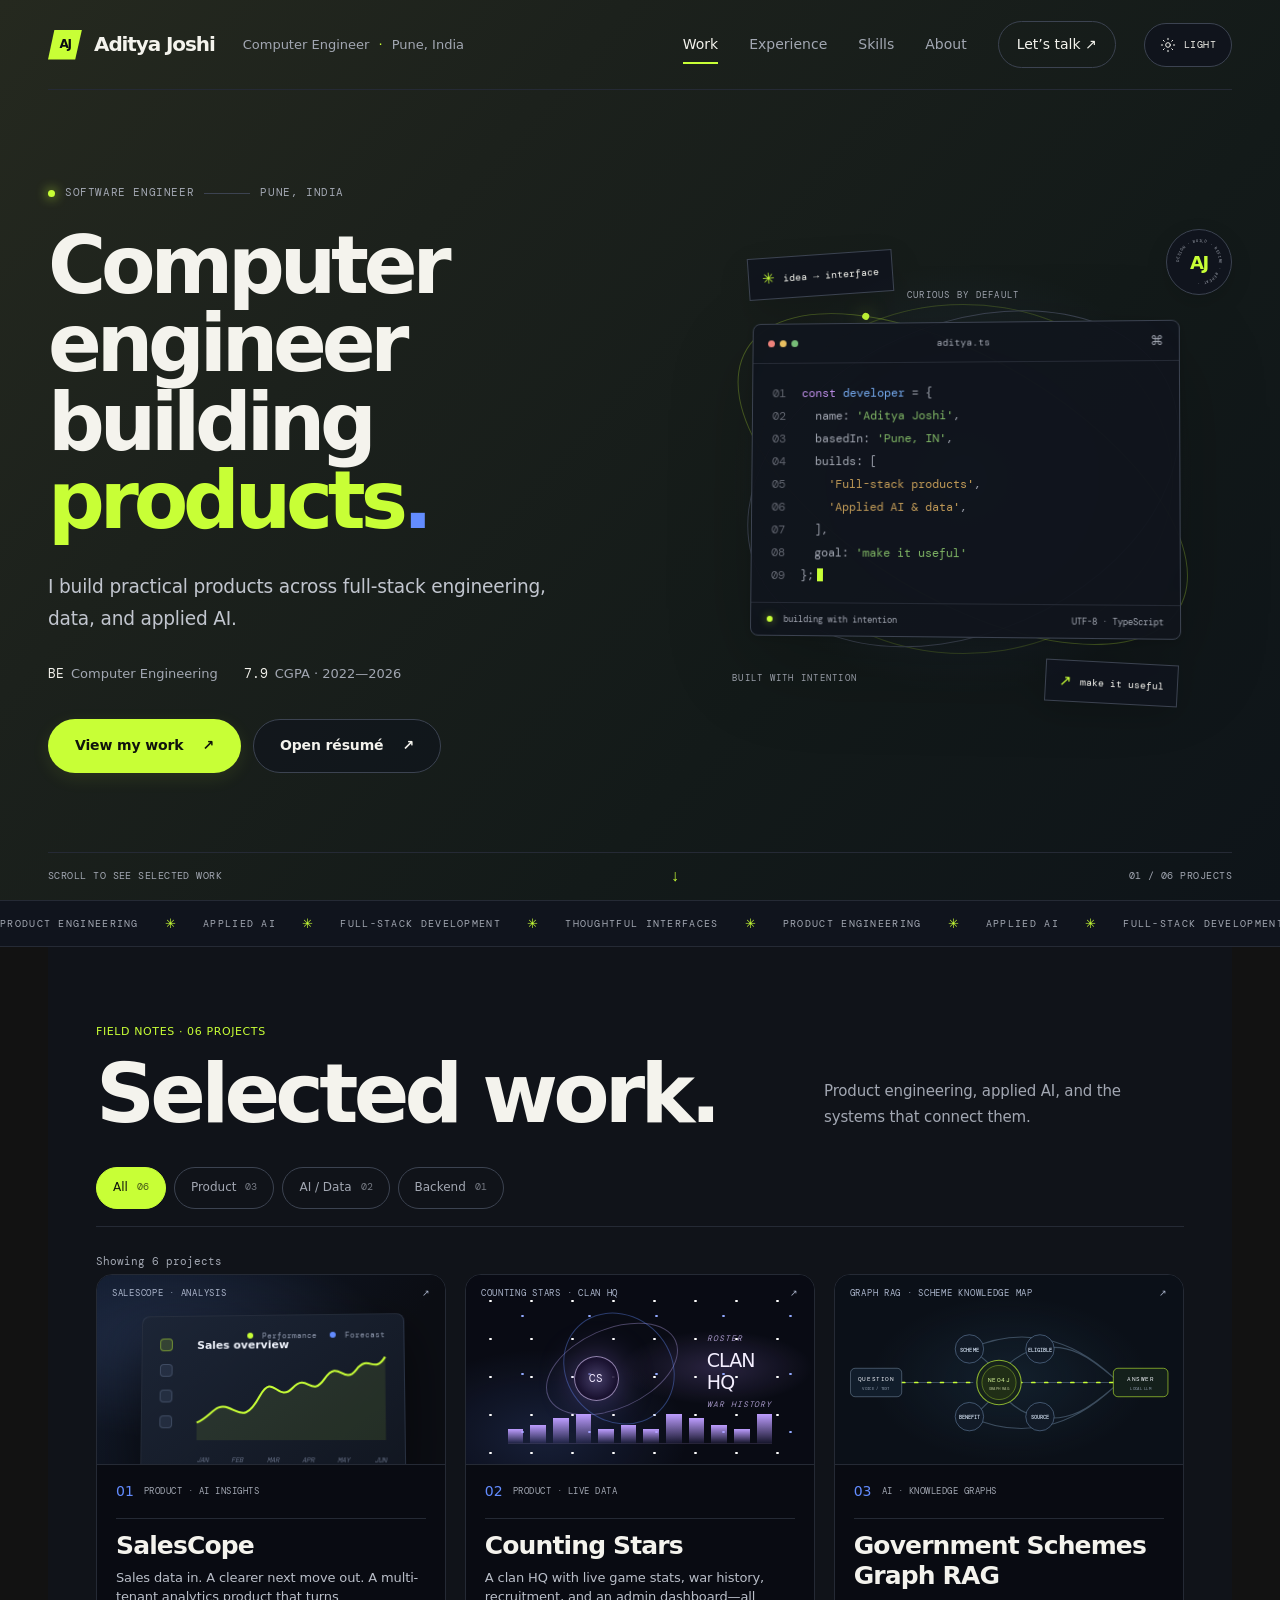
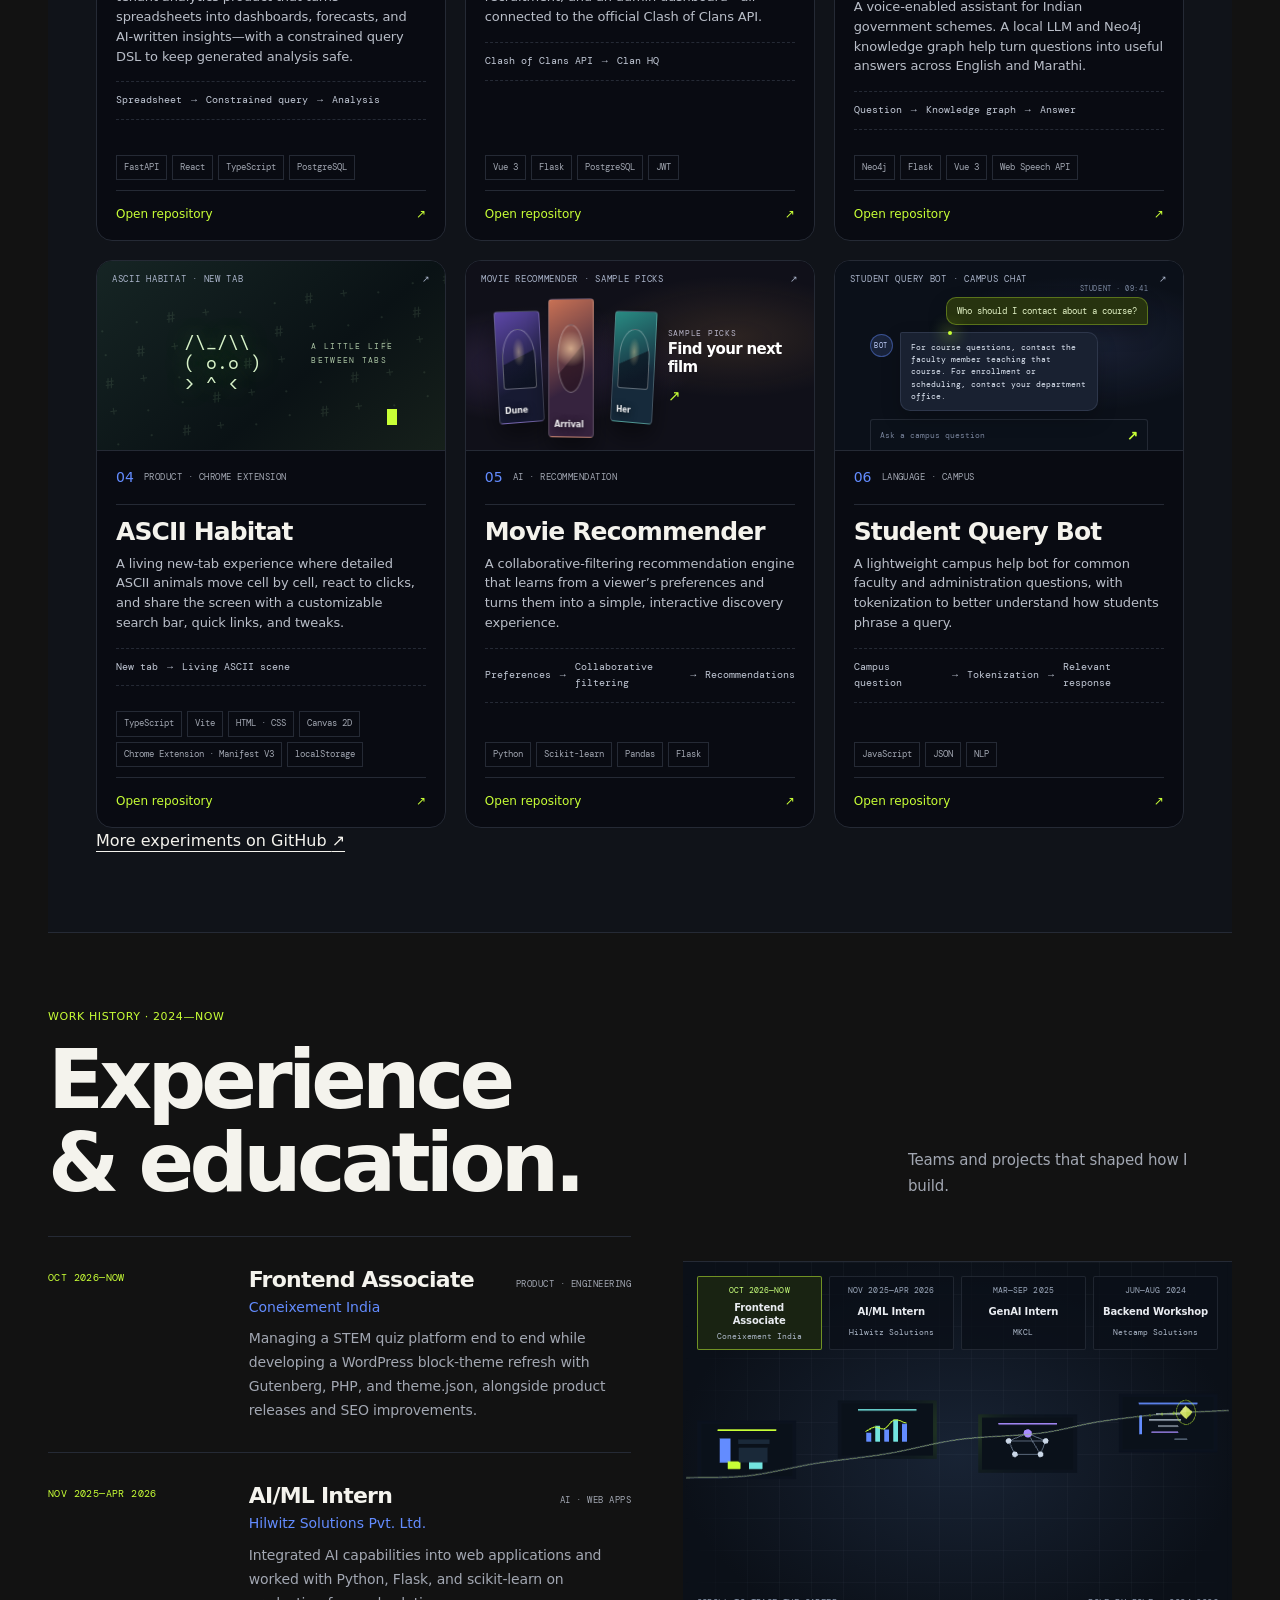
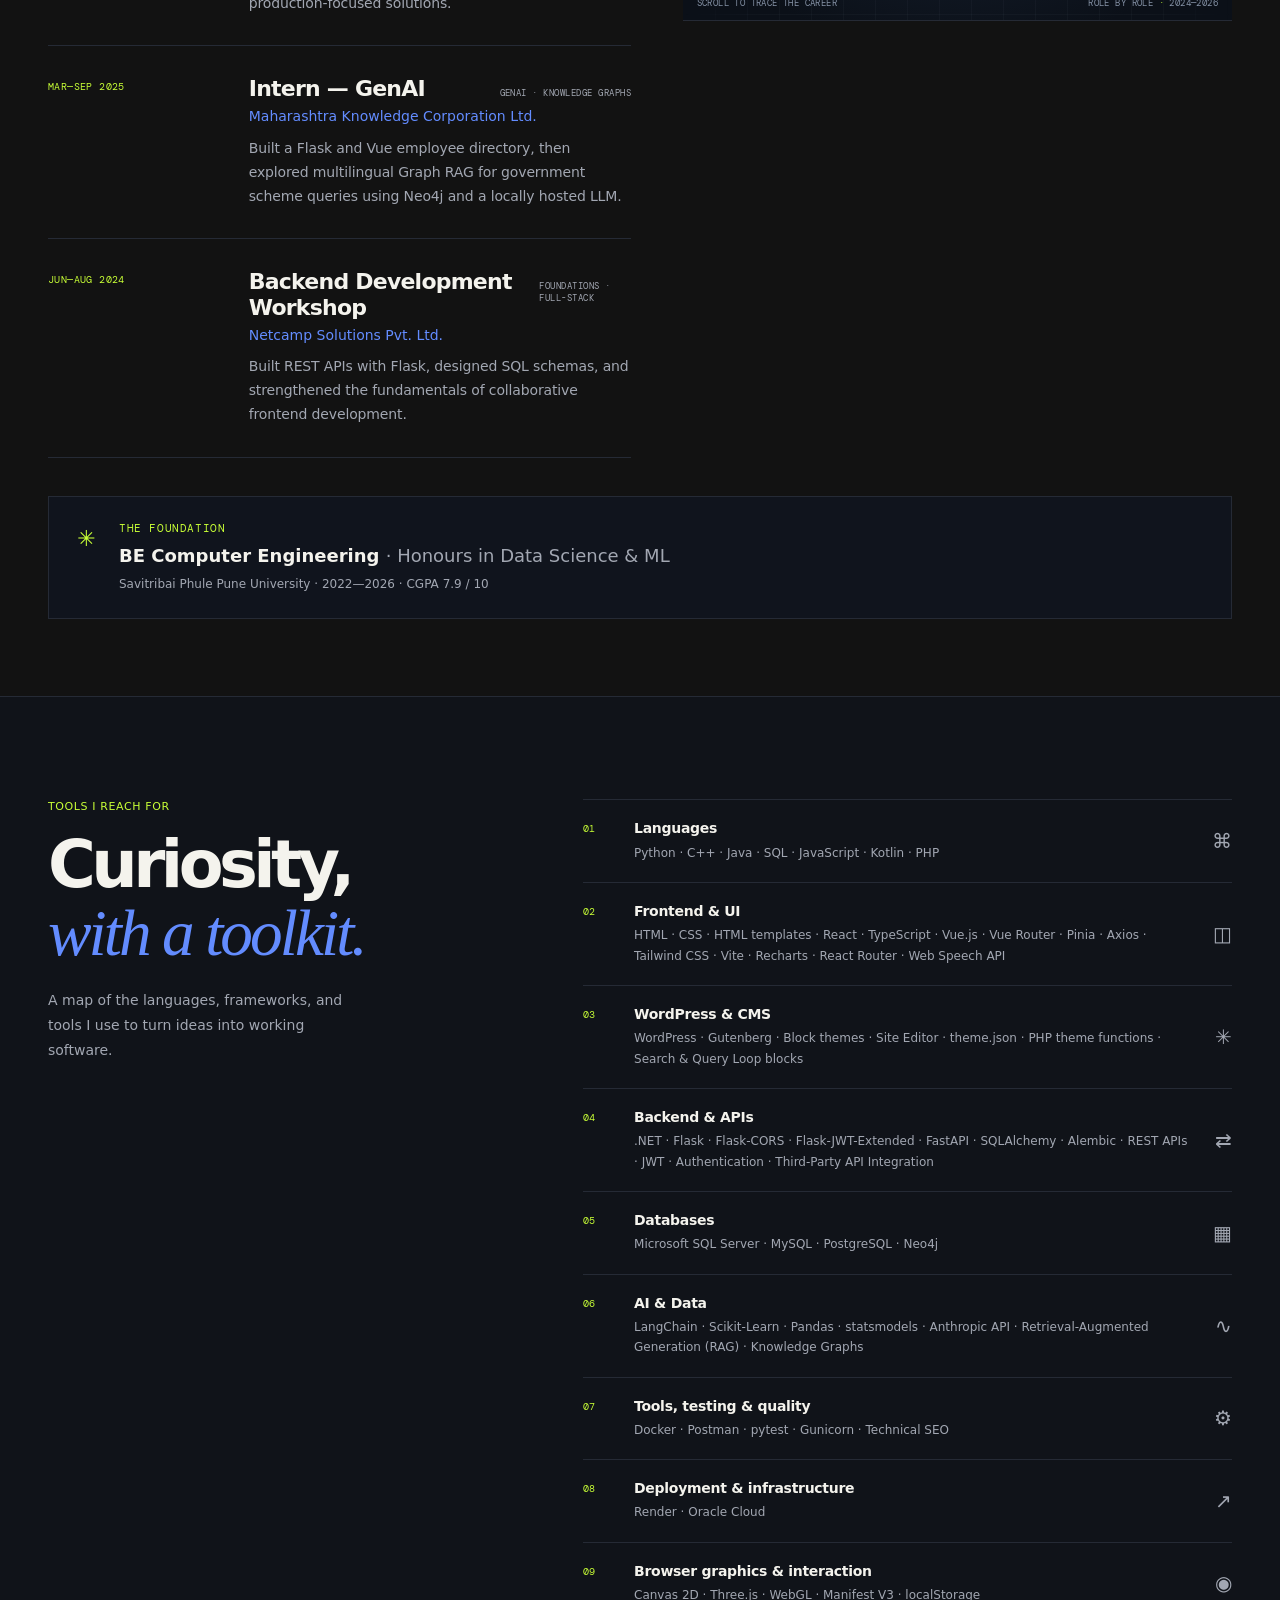
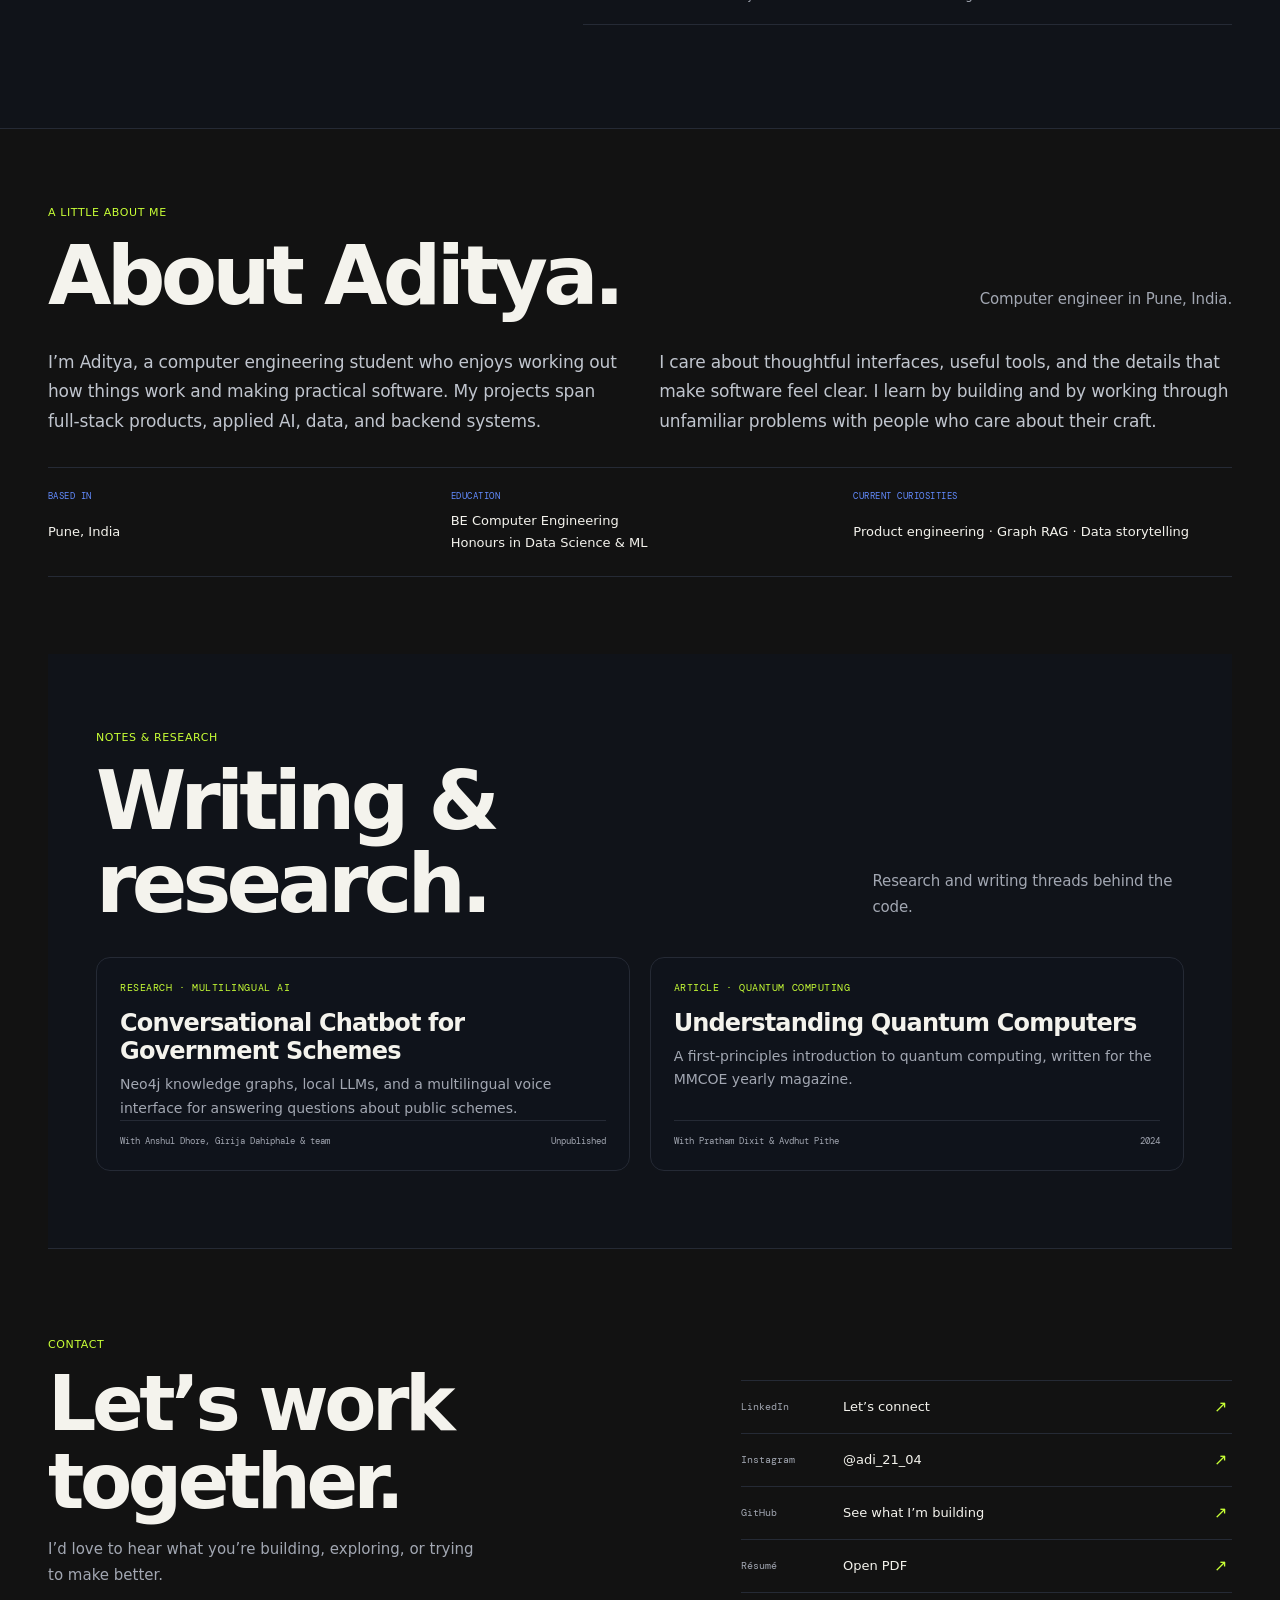
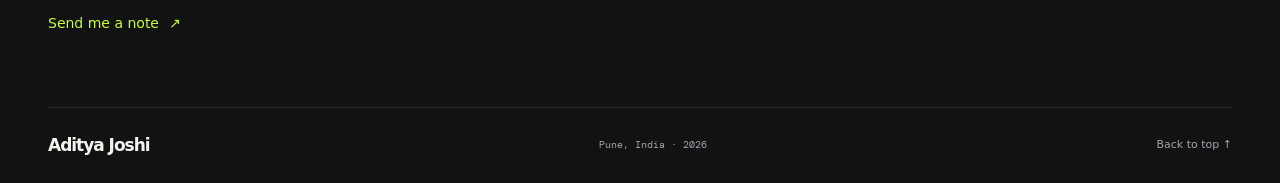
==== commit ef9ae6df: "Fill viewport with seamless ribbon copies" ====
--- a/index.html
+++ b/index.html
@@ -175,6 +175,6 @@
 </section>
 </main>
 <footer class="site-footer"><a class="footer-name handwritten" href="#top">Aditya Joshi</a><p>Pune, India <span>·</span> <span id="current-year">2026</span></p><div class="footer-actions"><a class="back-top" href="#top">Back to top ↑</a></div></footer>
-<script defer="" src="script.js?v=10"></script><script type="module" src="scene.js?v=13"></script>
+<script defer="" src="script.js?v=11"></script><script type="module" src="scene.js?v=13"></script>
 </body>
 </html>
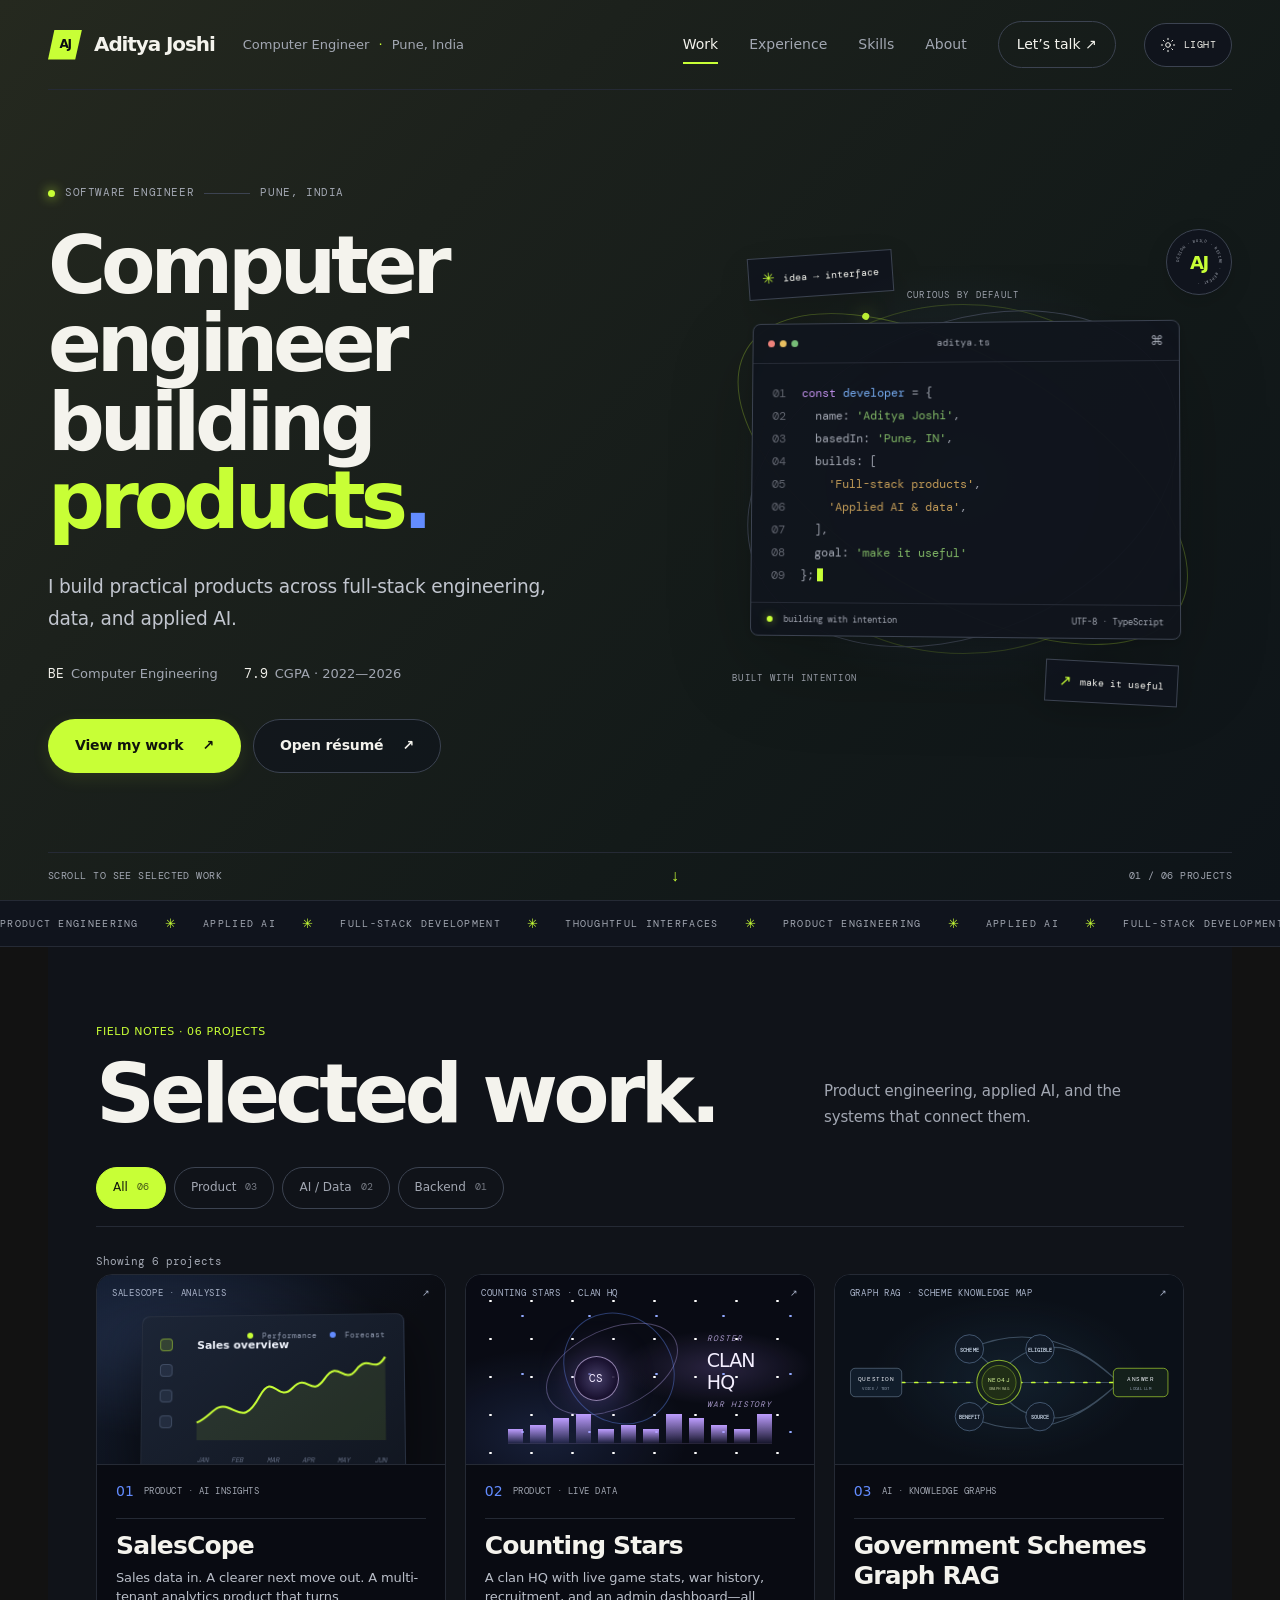
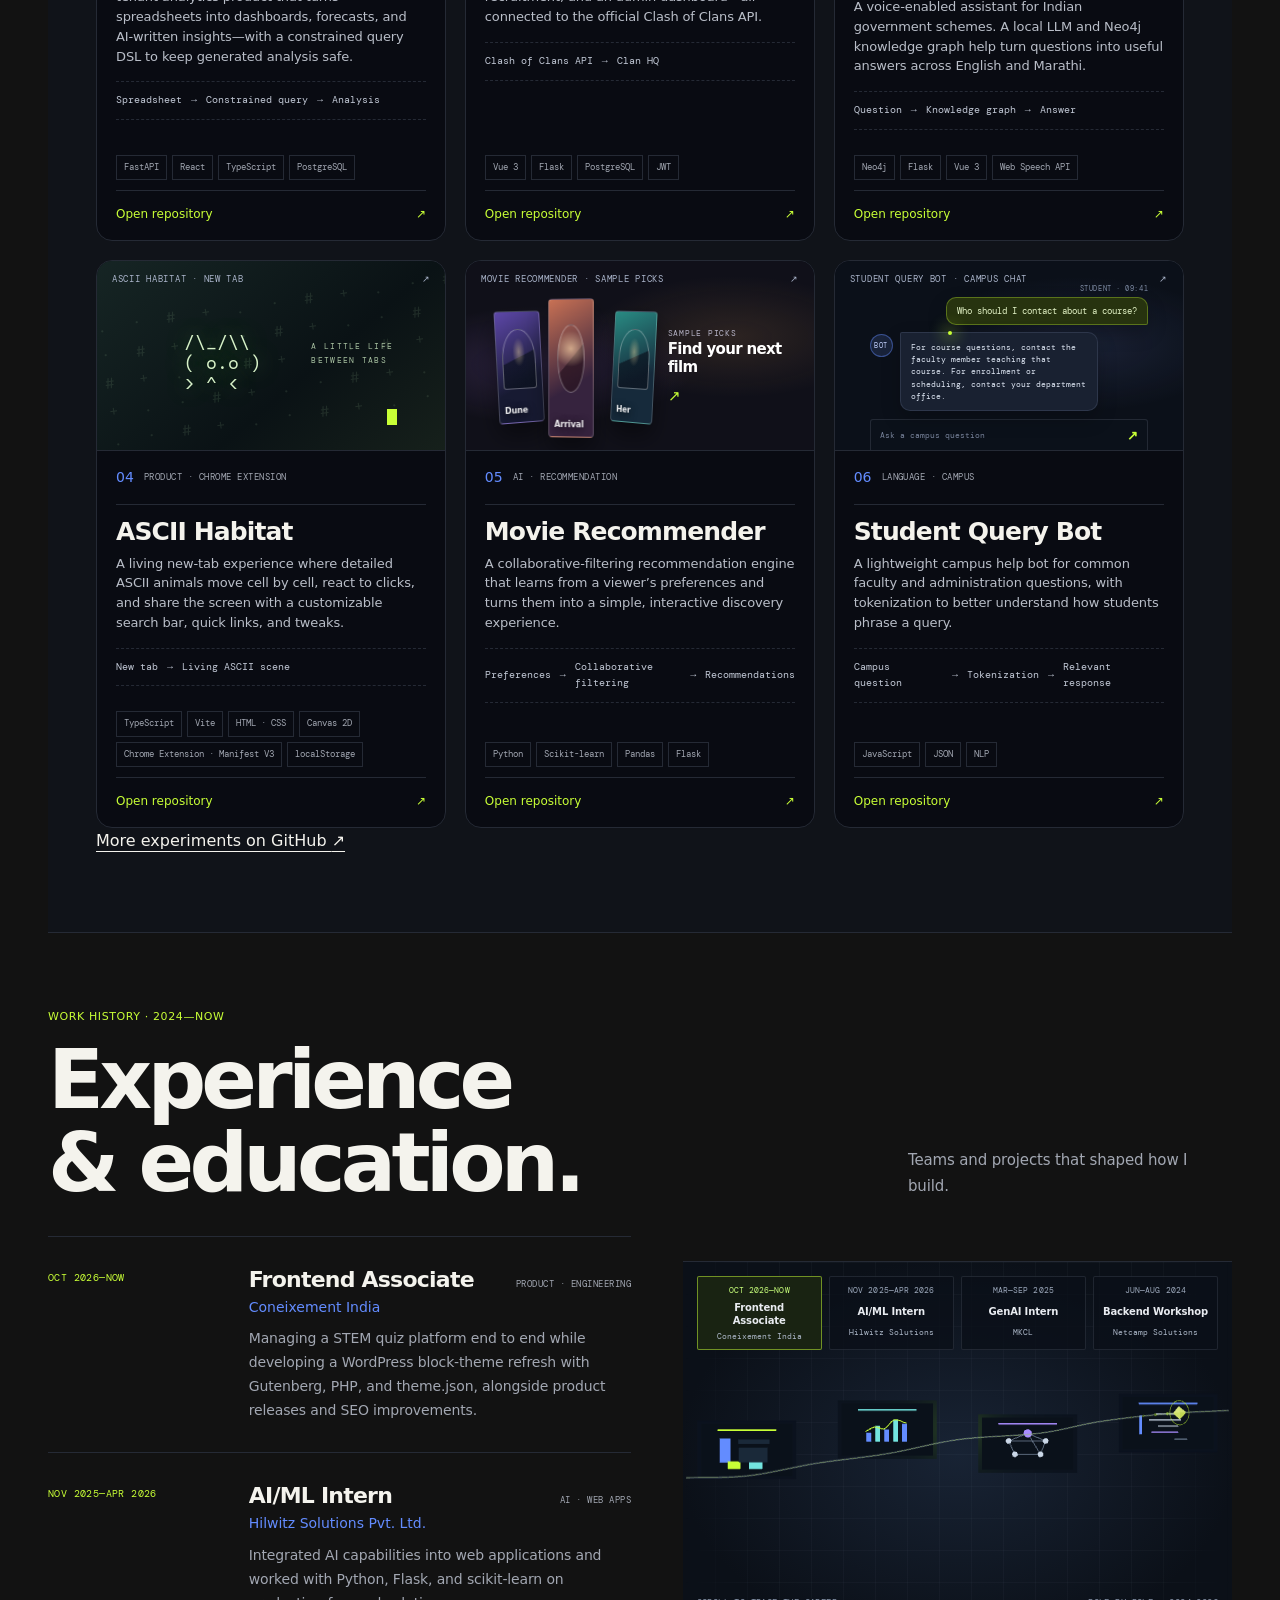
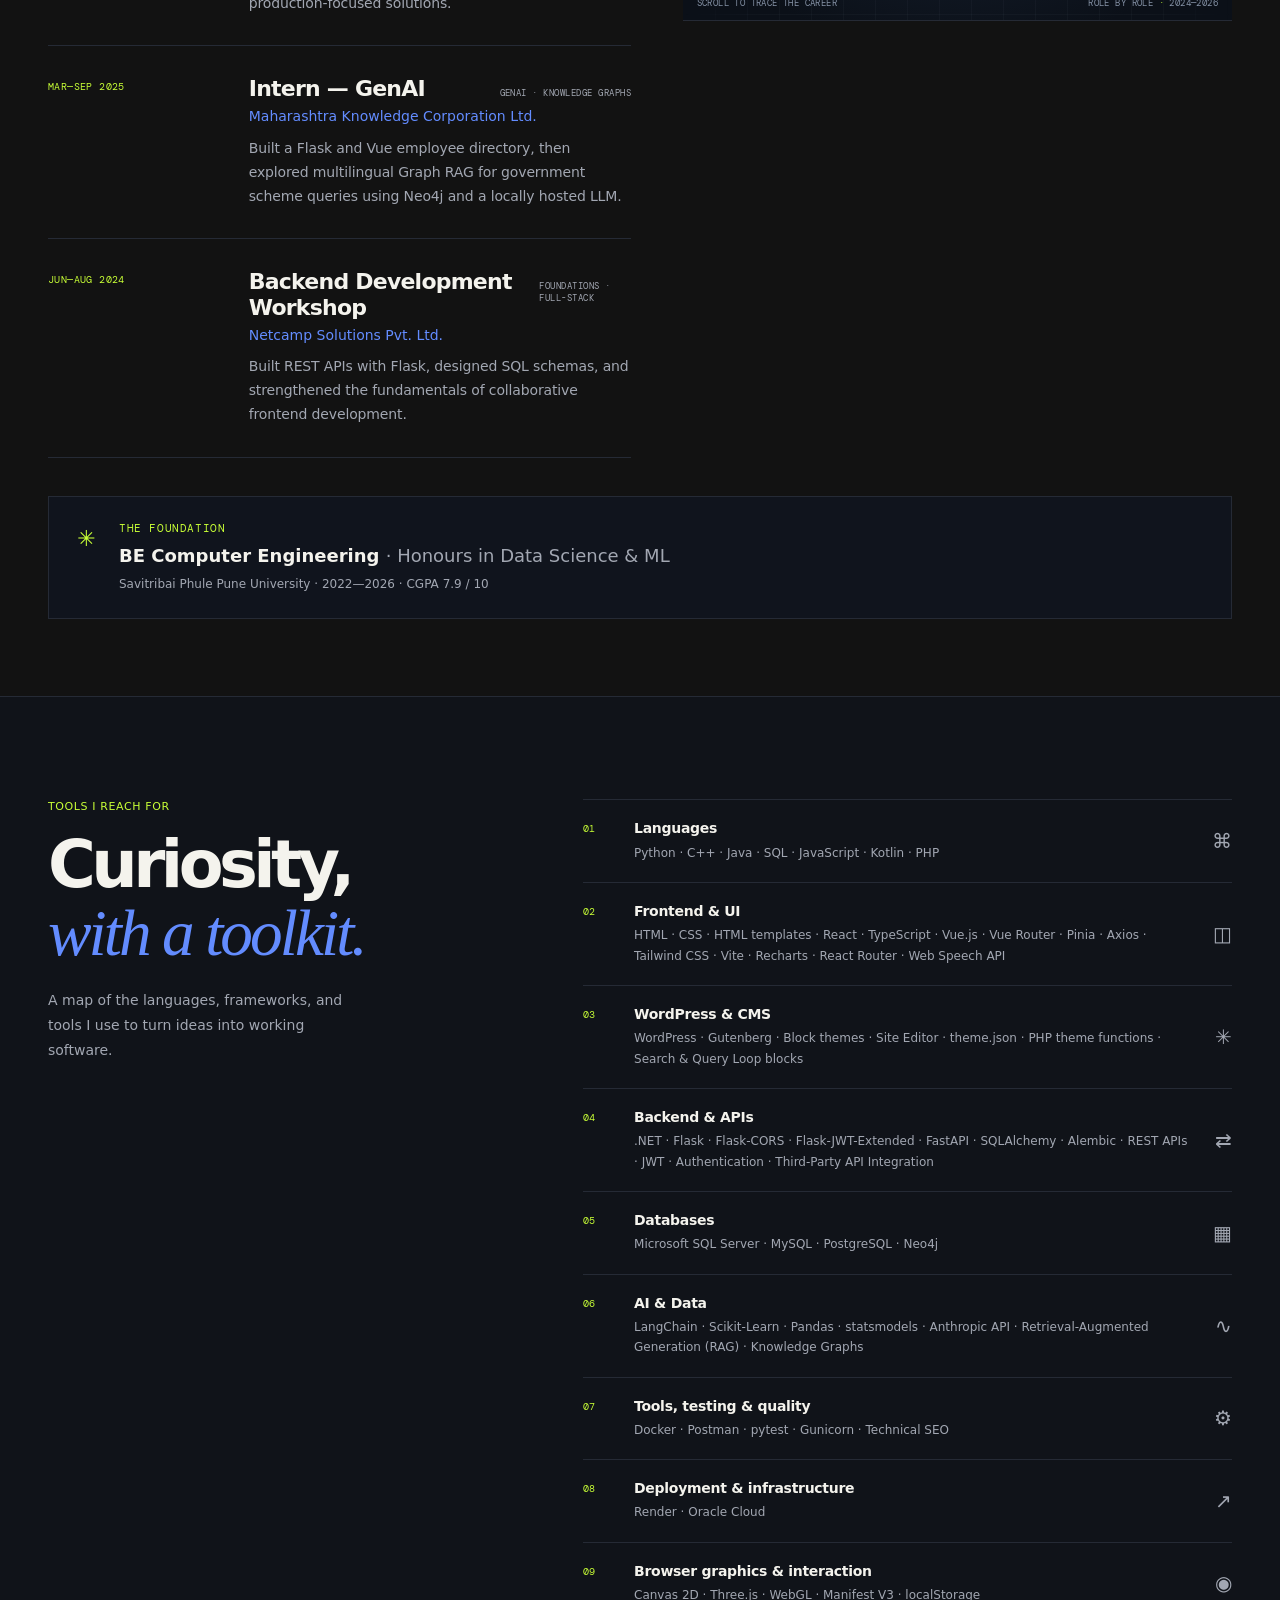
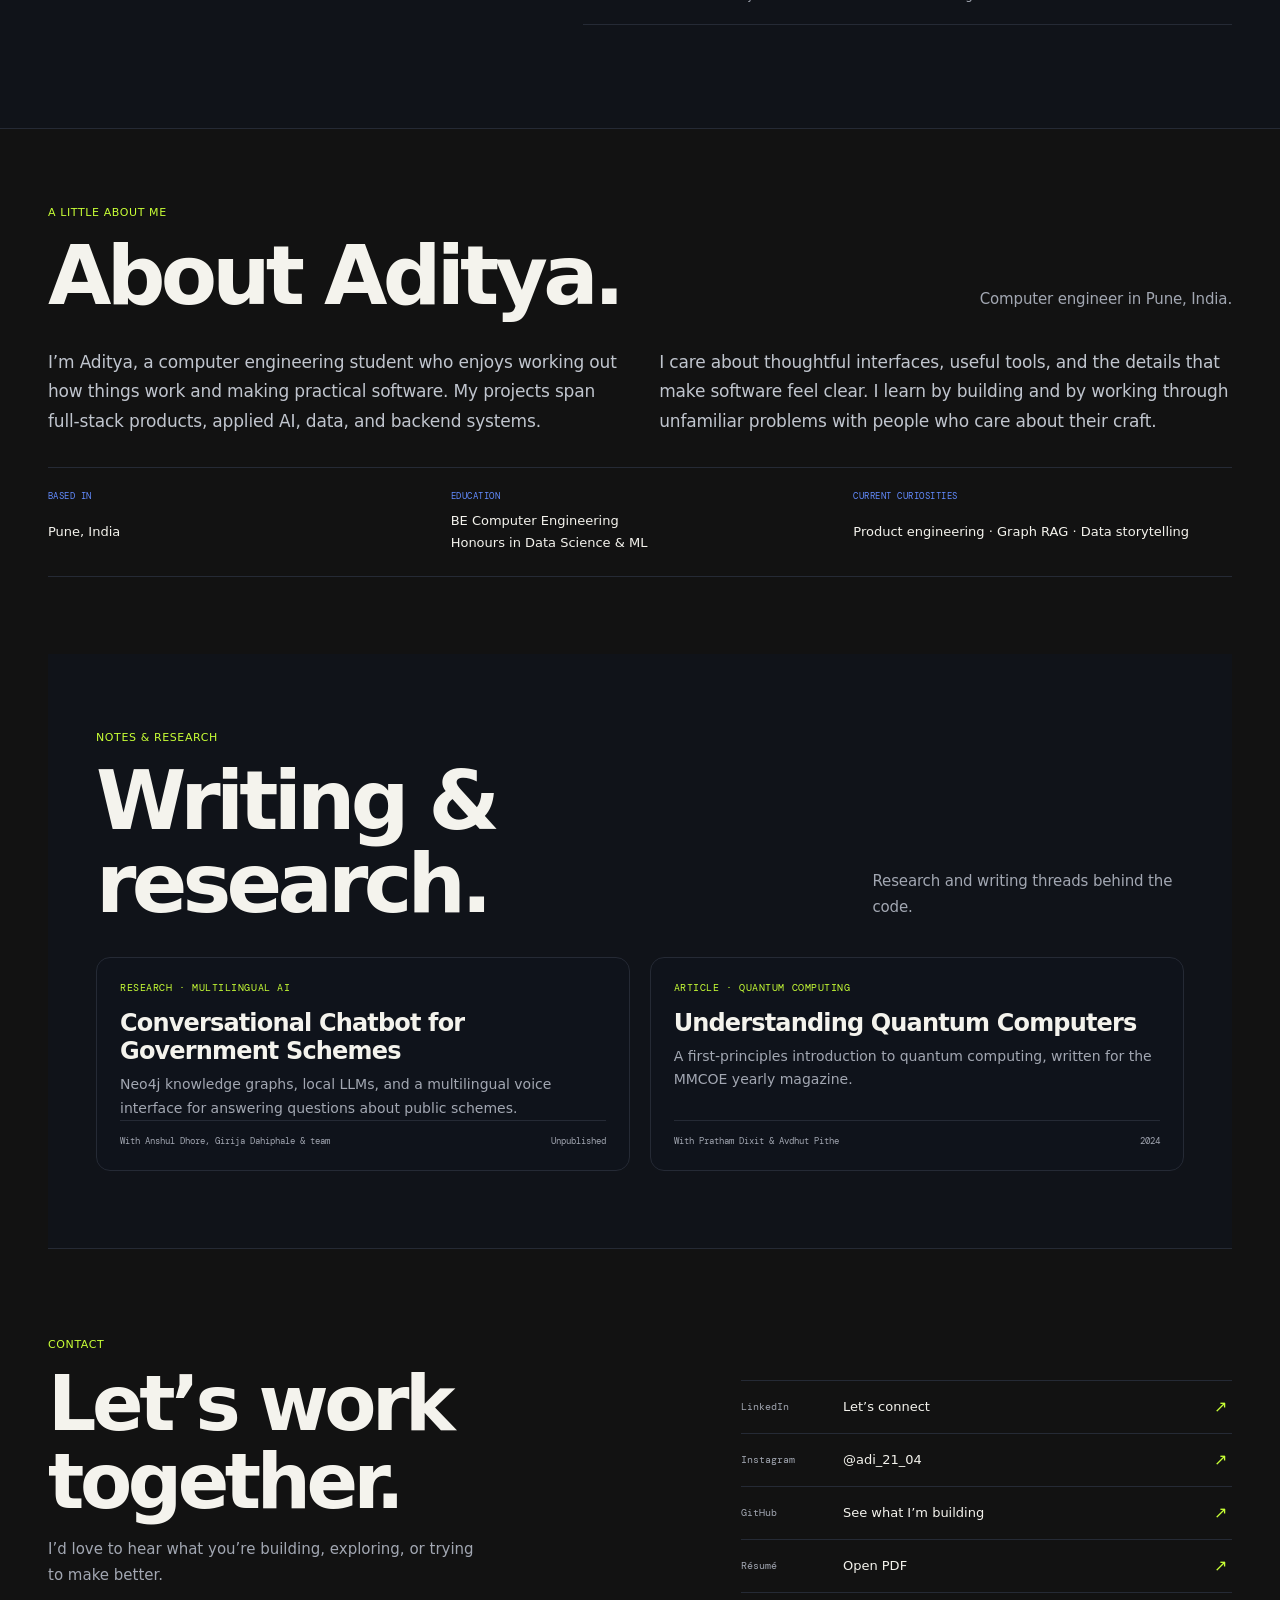
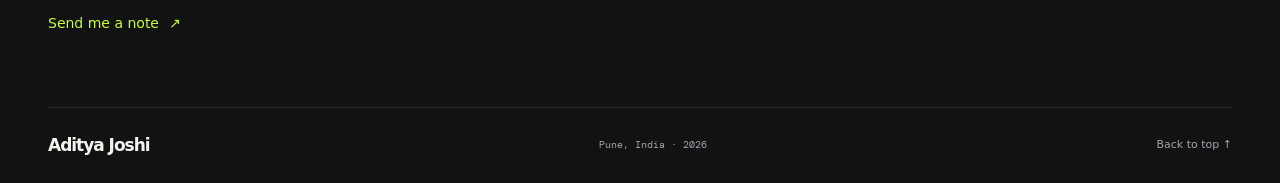
==== commit 1942660a: "Fix theme animation on iOS" ====
--- a/index.html
+++ b/index.html
@@ -175,6 +175,6 @@
 </section>
 </main>
 <footer class="site-footer"><a class="footer-name handwritten" href="#top">Aditya Joshi</a><p>Pune, India <span>·</span> <span id="current-year">2026</span></p><div class="footer-actions"><a class="back-top" href="#top">Back to top ↑</a></div></footer>
-<script defer="" src="script.js?v=11"></script><script type="module" src="scene.js?v=13"></script>
+<script defer="" src="script.js?v=12"></script><script type="module" src="scene.js?v=13"></script>
 </body>
 </html>
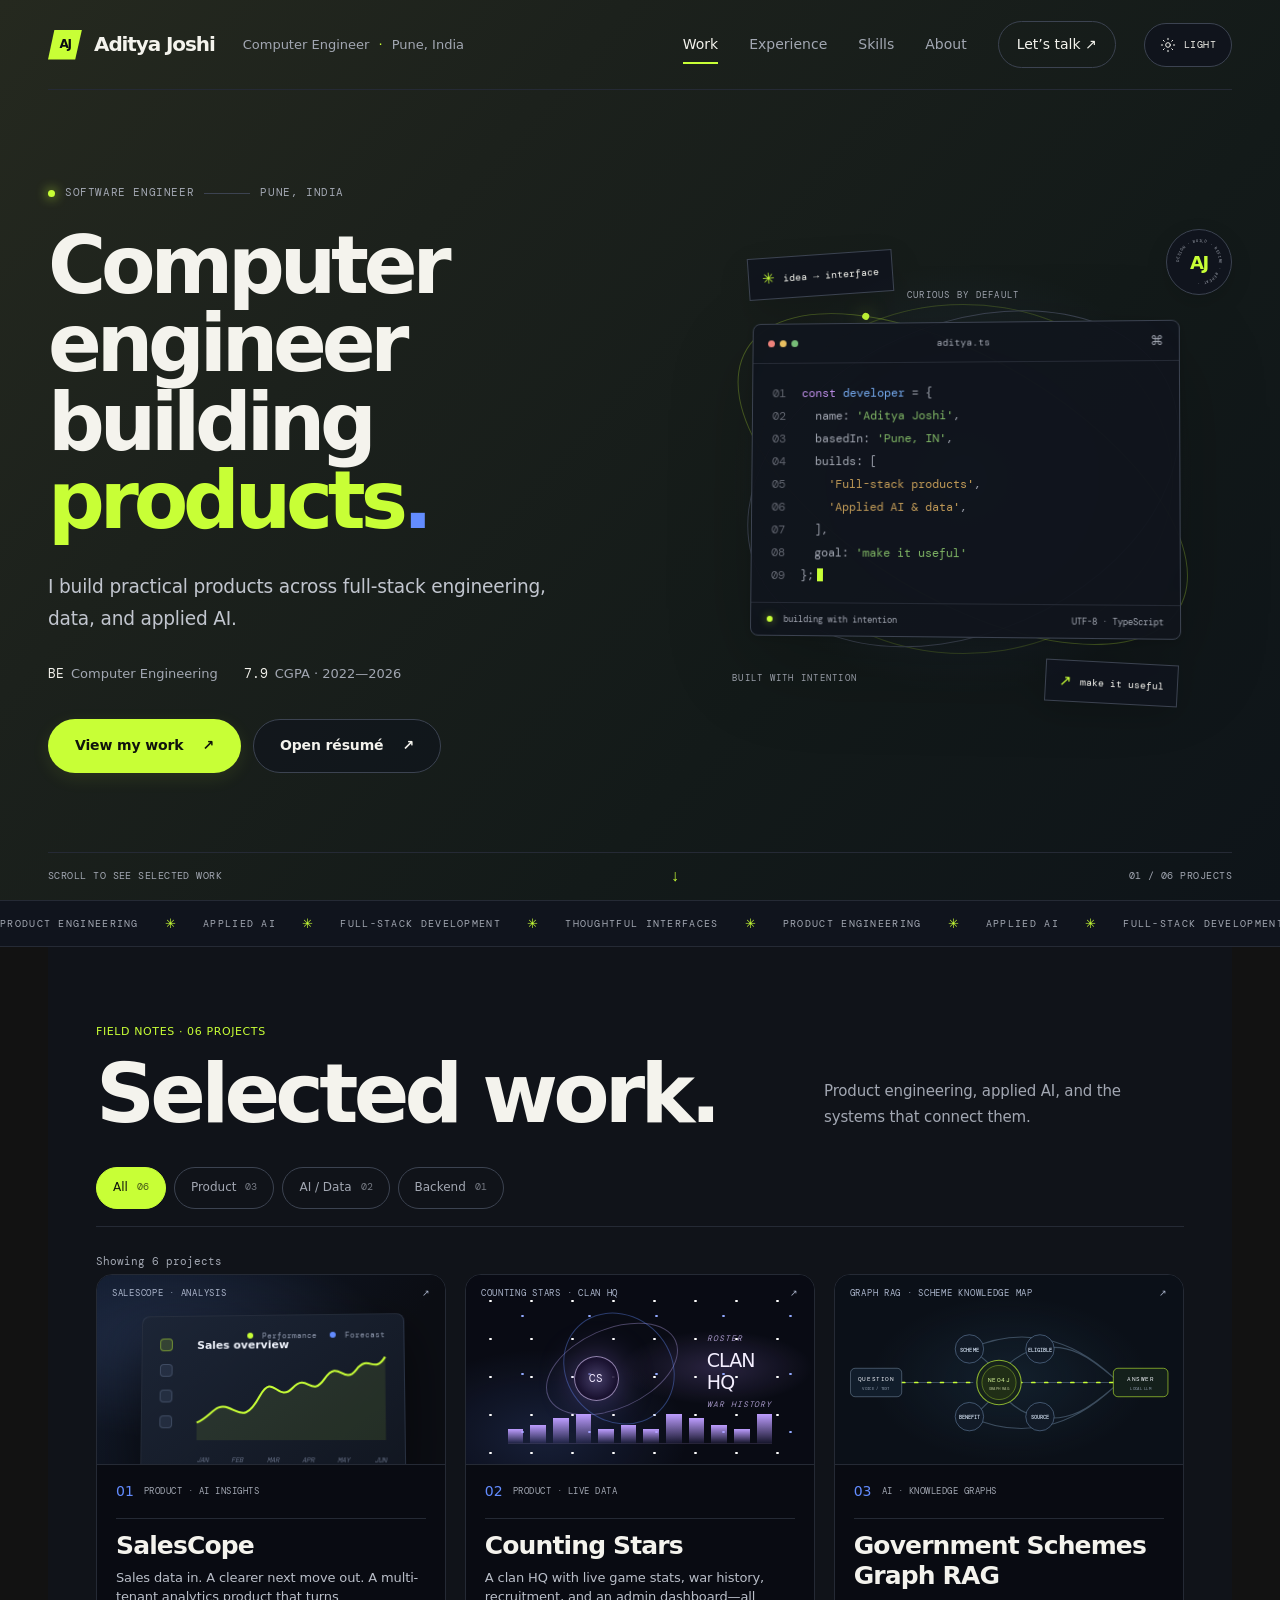
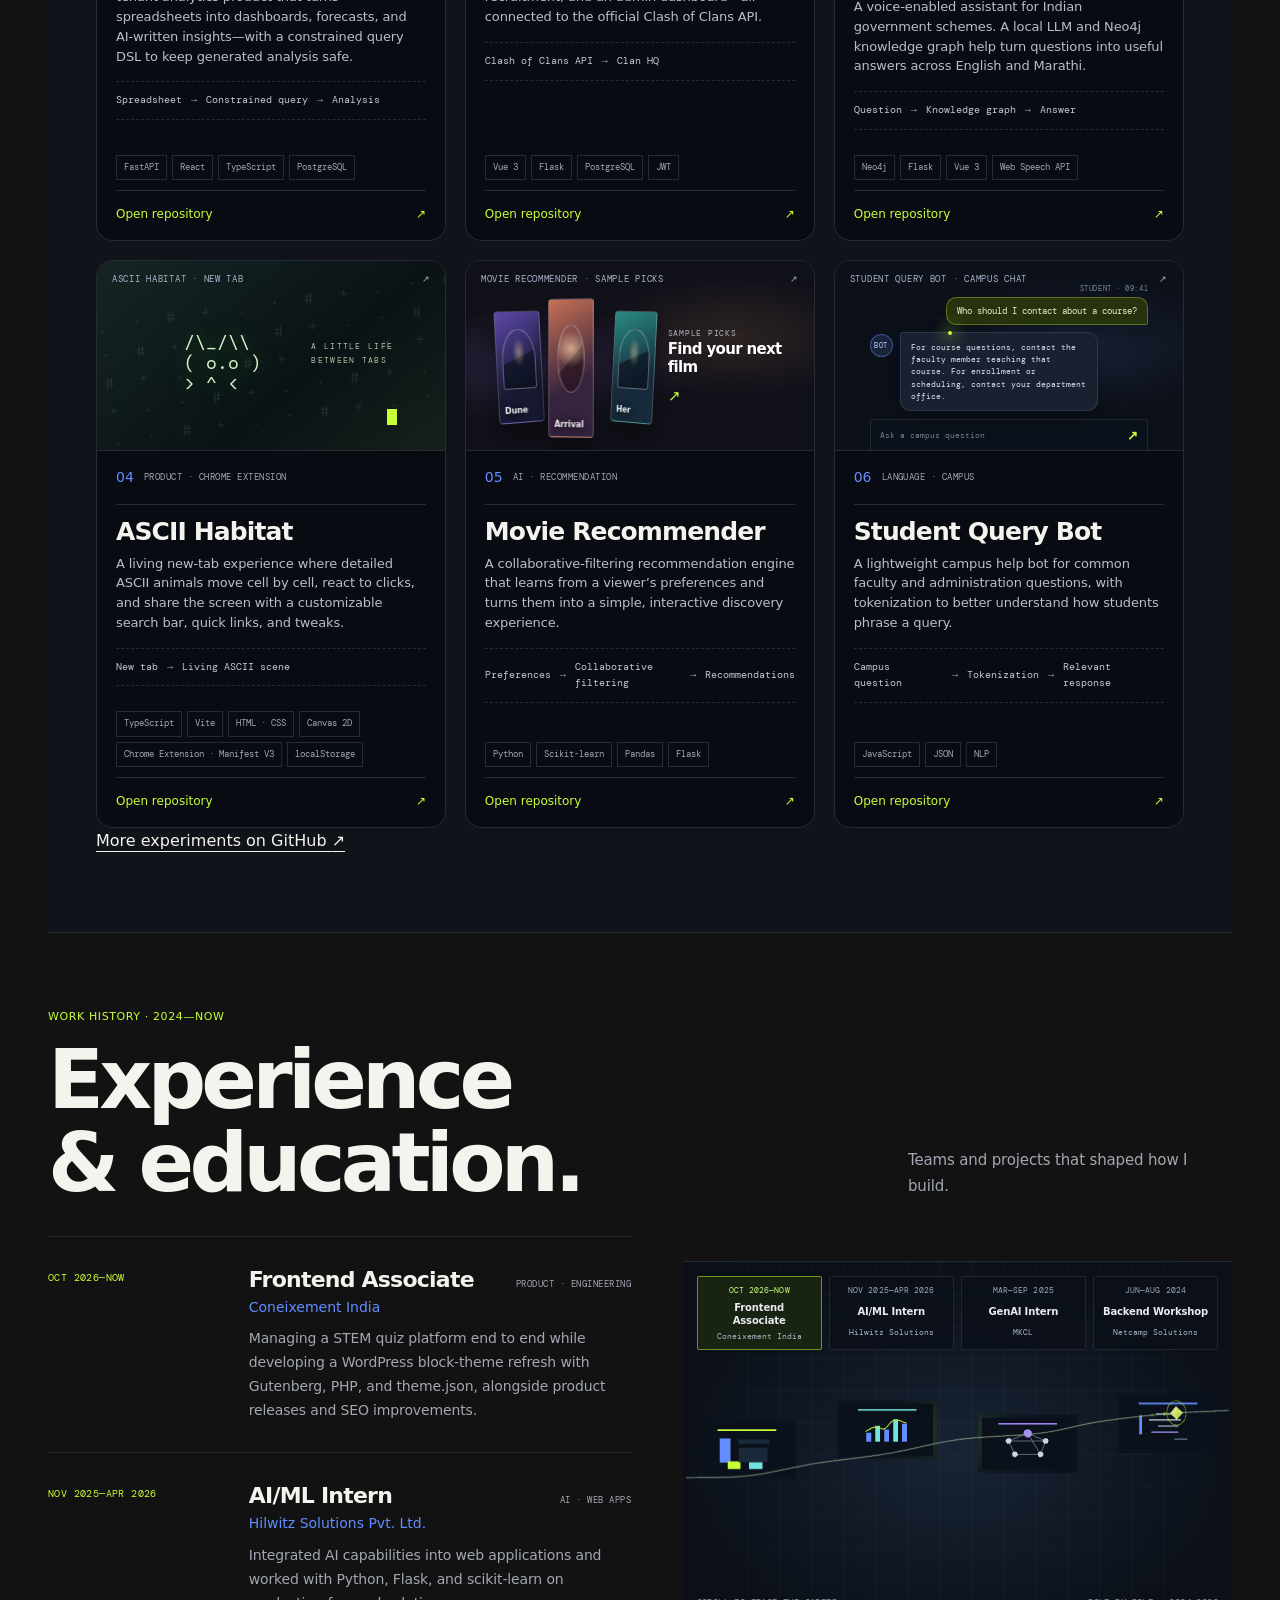
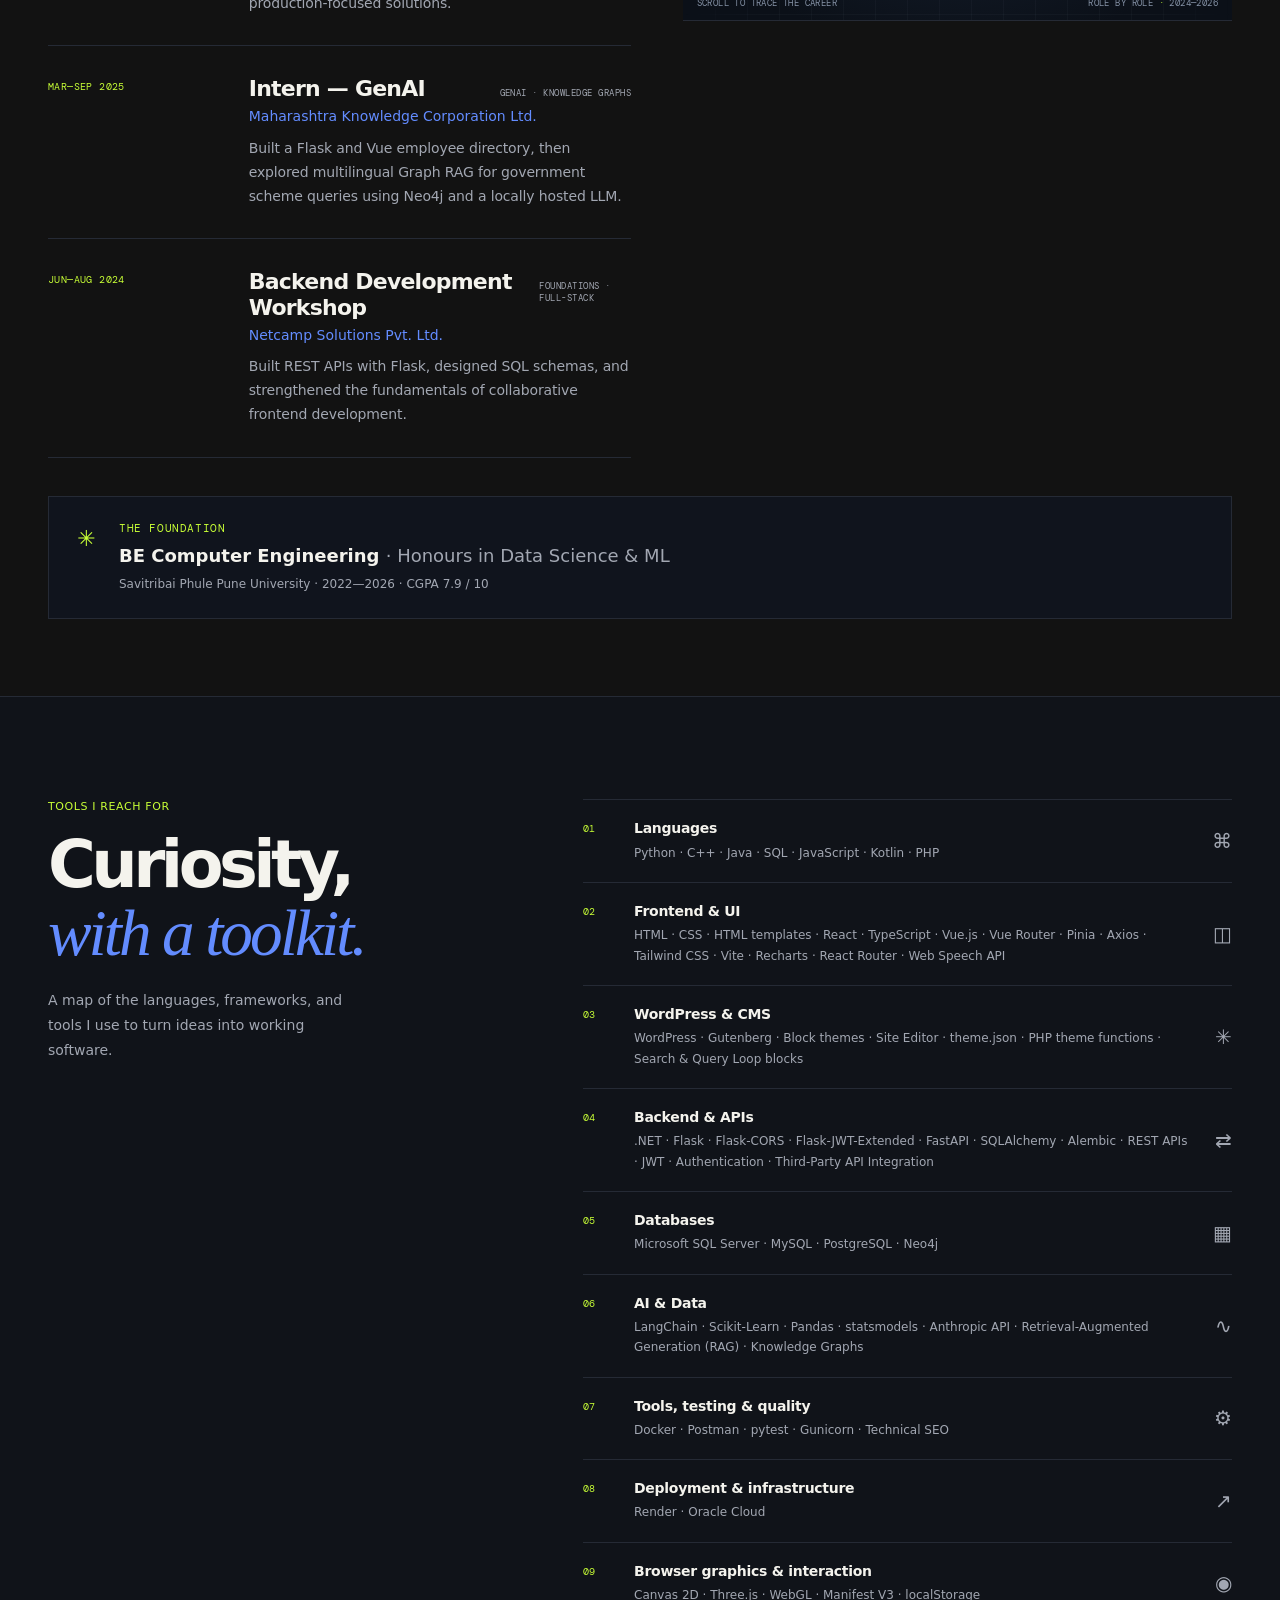
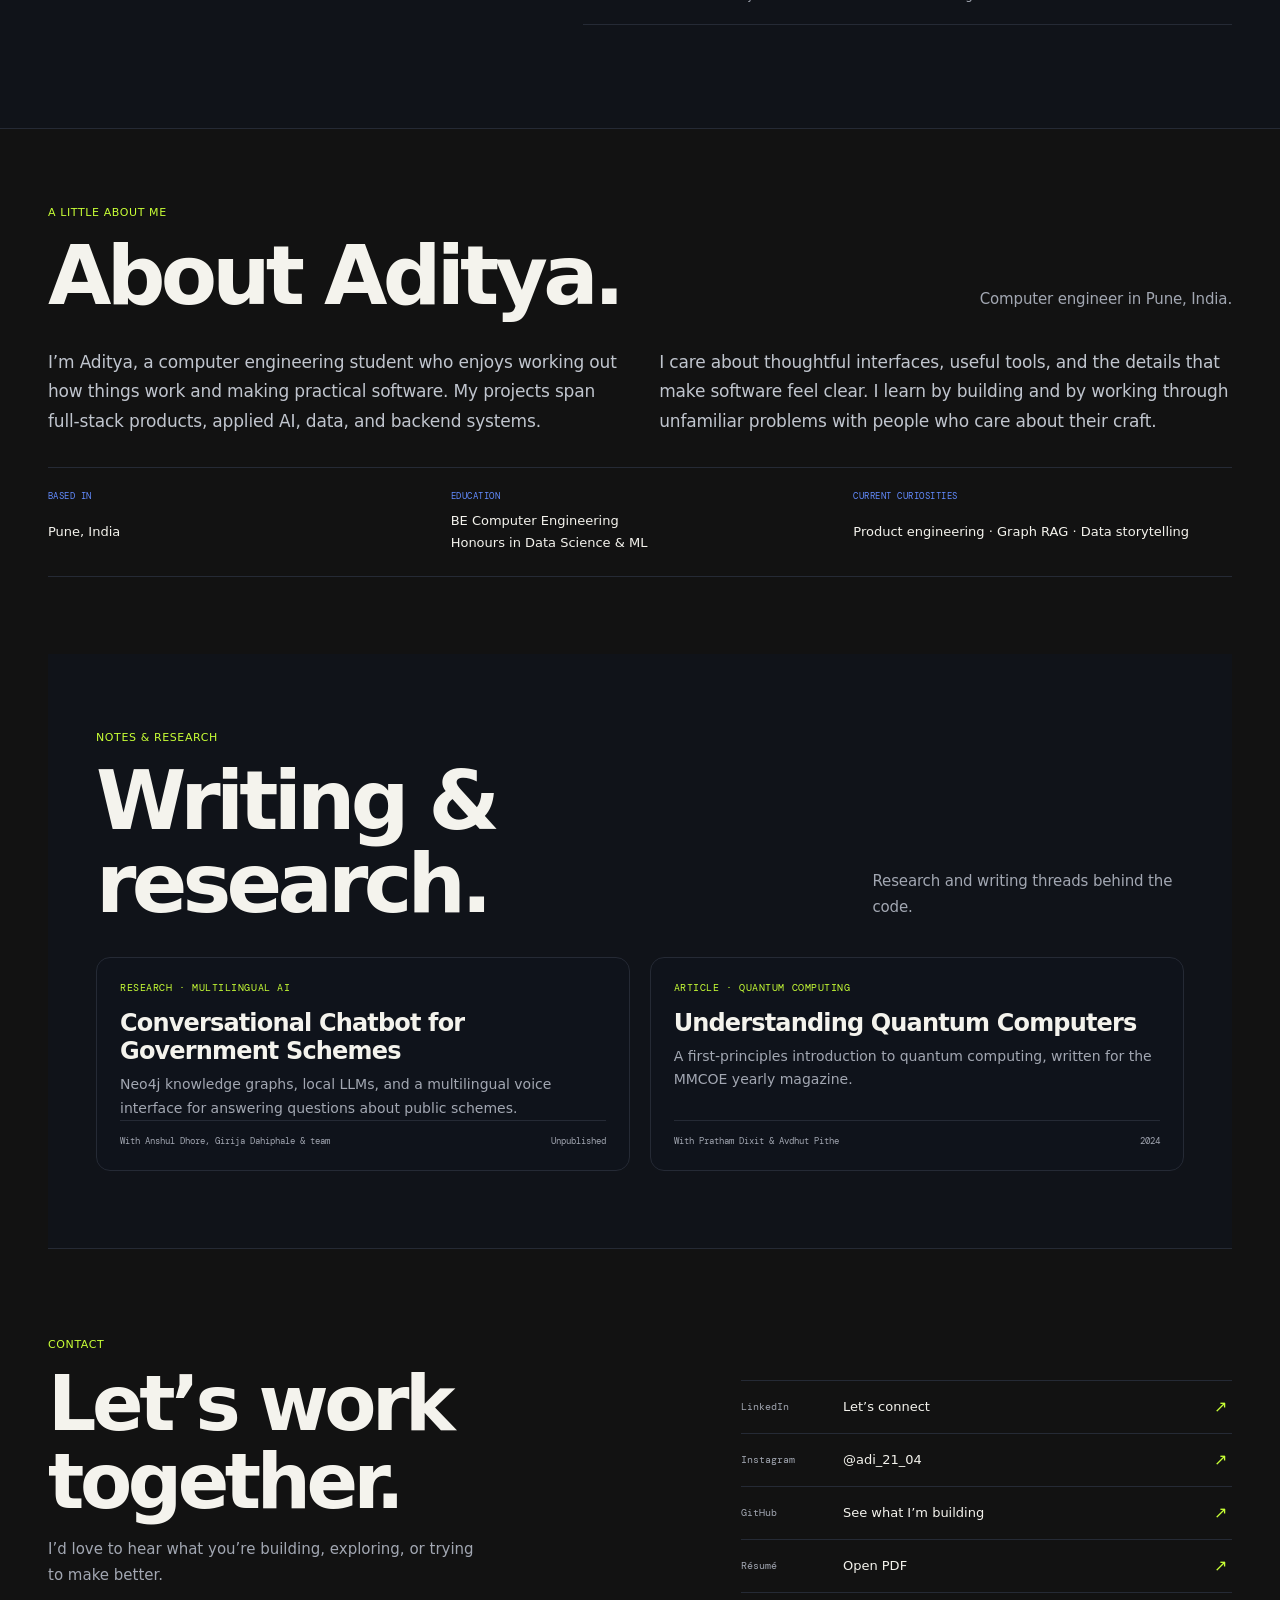
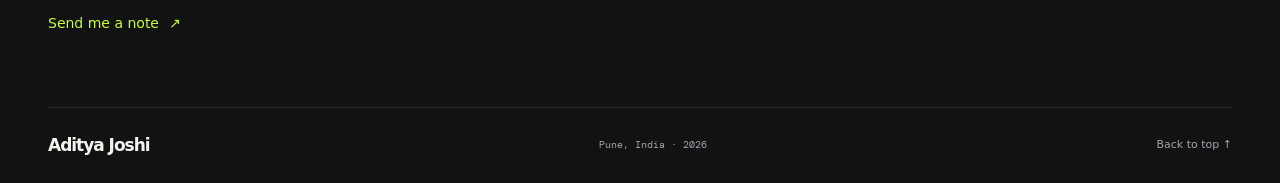
==== commit c26bd876: "Restore venom theme crawl on iOS" ====
--- a/index.html
+++ b/index.html
@@ -175,6 +175,6 @@
 </section>
 </main>
 <footer class="site-footer"><a class="footer-name handwritten" href="#top">Aditya Joshi</a><p>Pune, India <span>·</span> <span id="current-year">2026</span></p><div class="footer-actions"><a class="back-top" href="#top">Back to top ↑</a></div></footer>
-<script defer="" src="script.js?v=12"></script><script type="module" src="scene.js?v=13"></script>
+<script defer="" src="script.js?v=13"></script><script type="module" src="scene.js?v=13"></script>
 </body>
 </html>
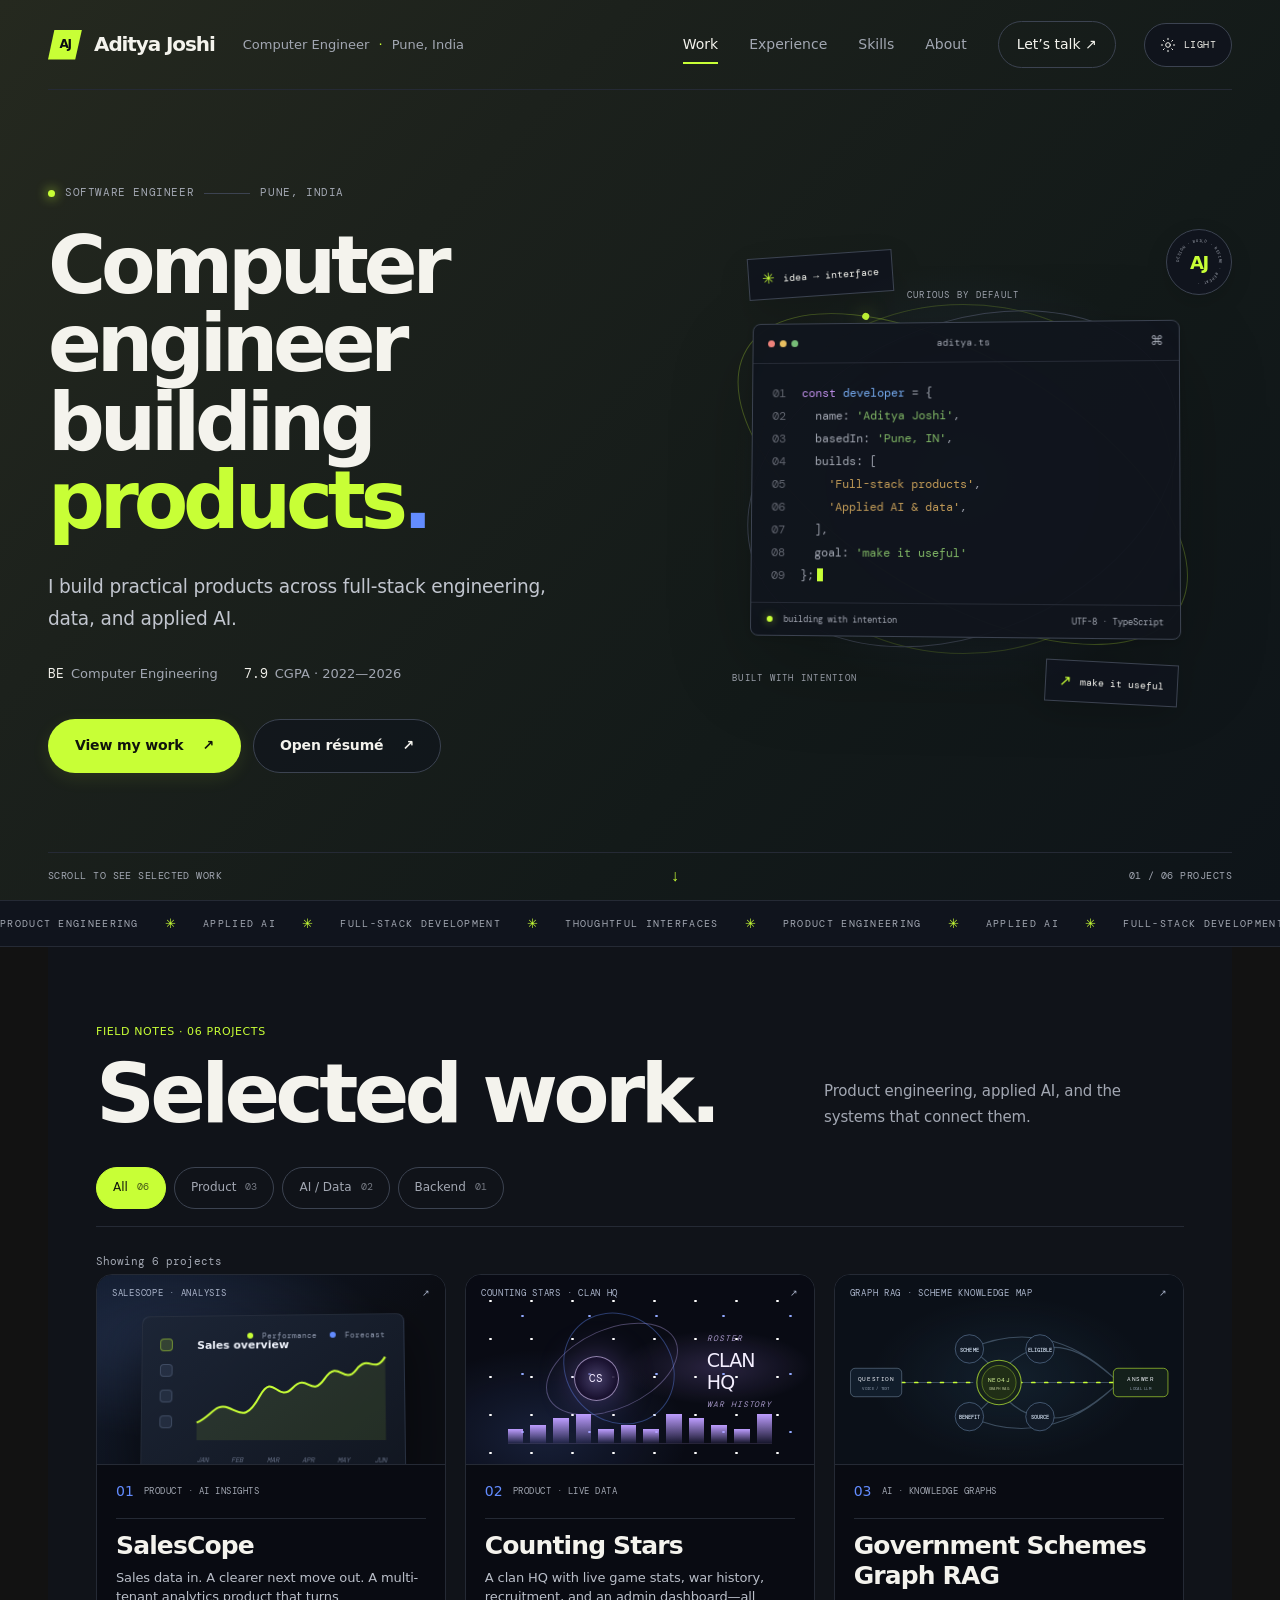
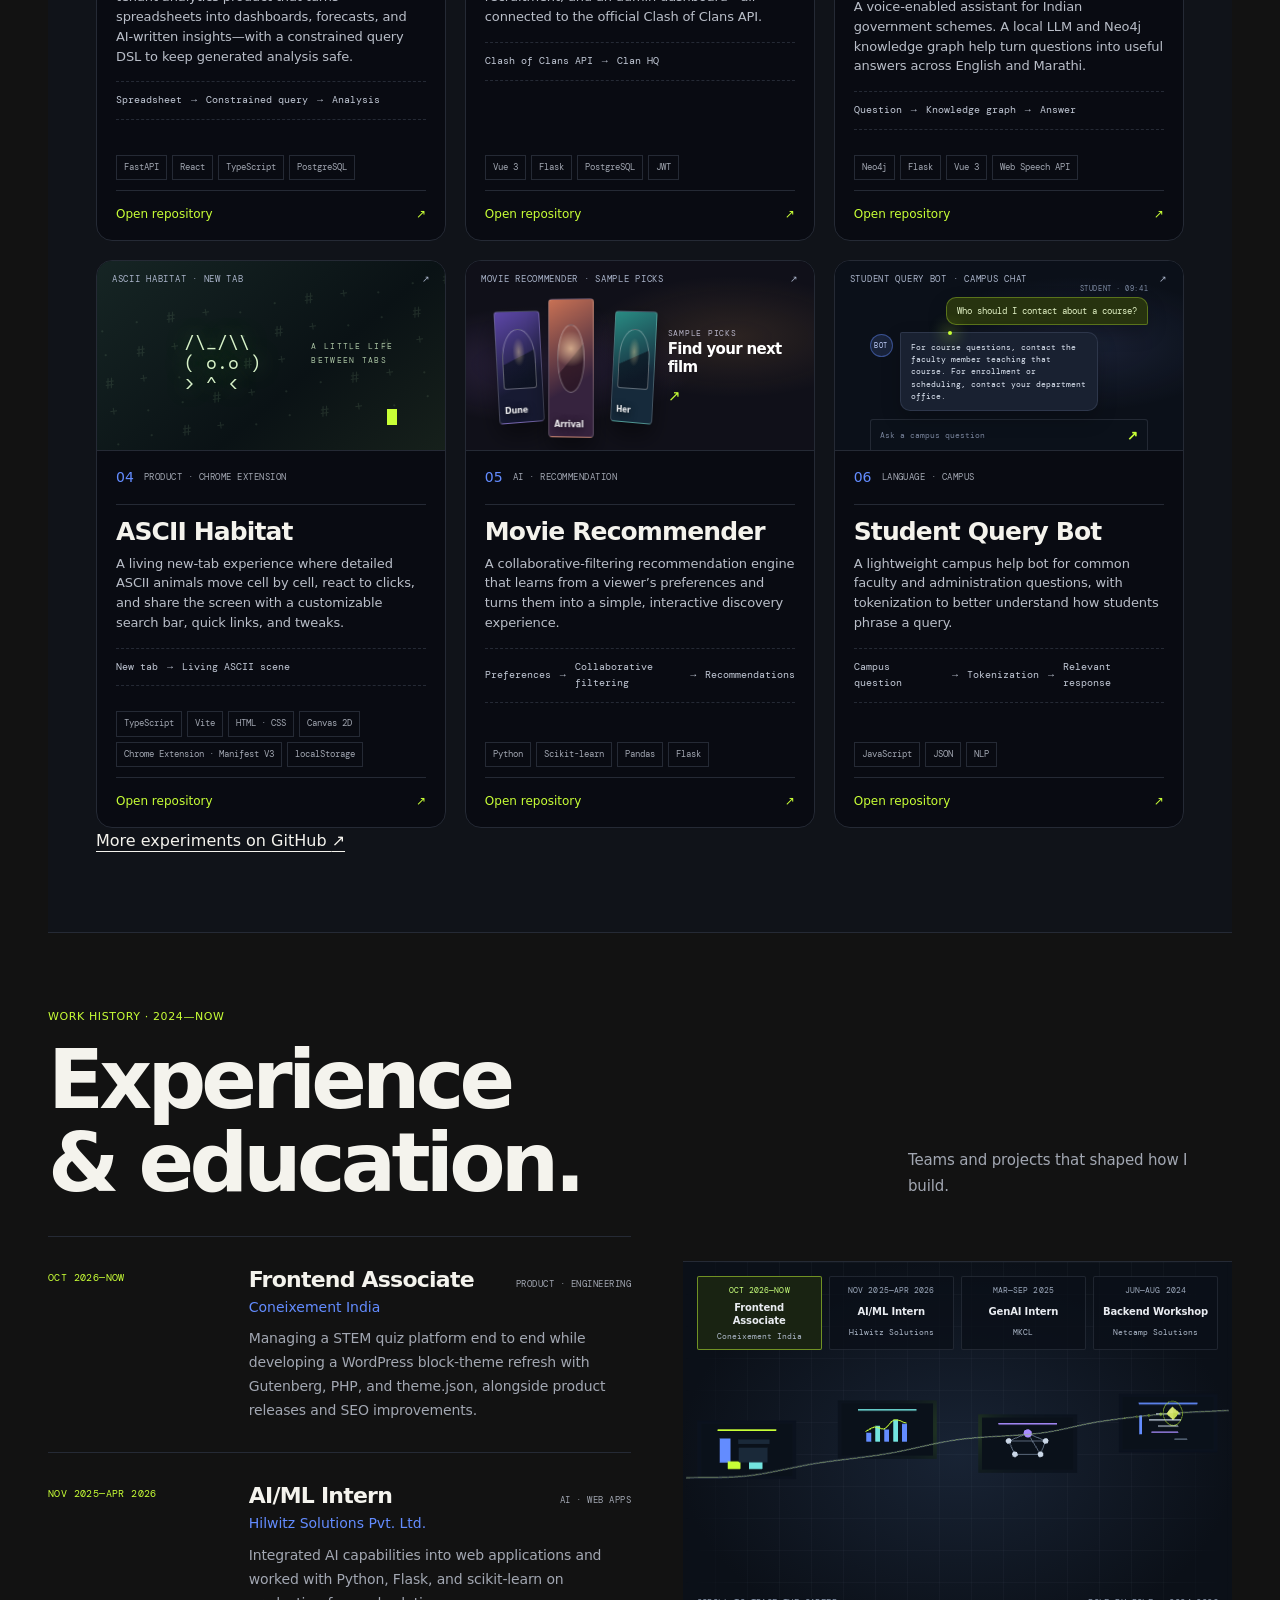
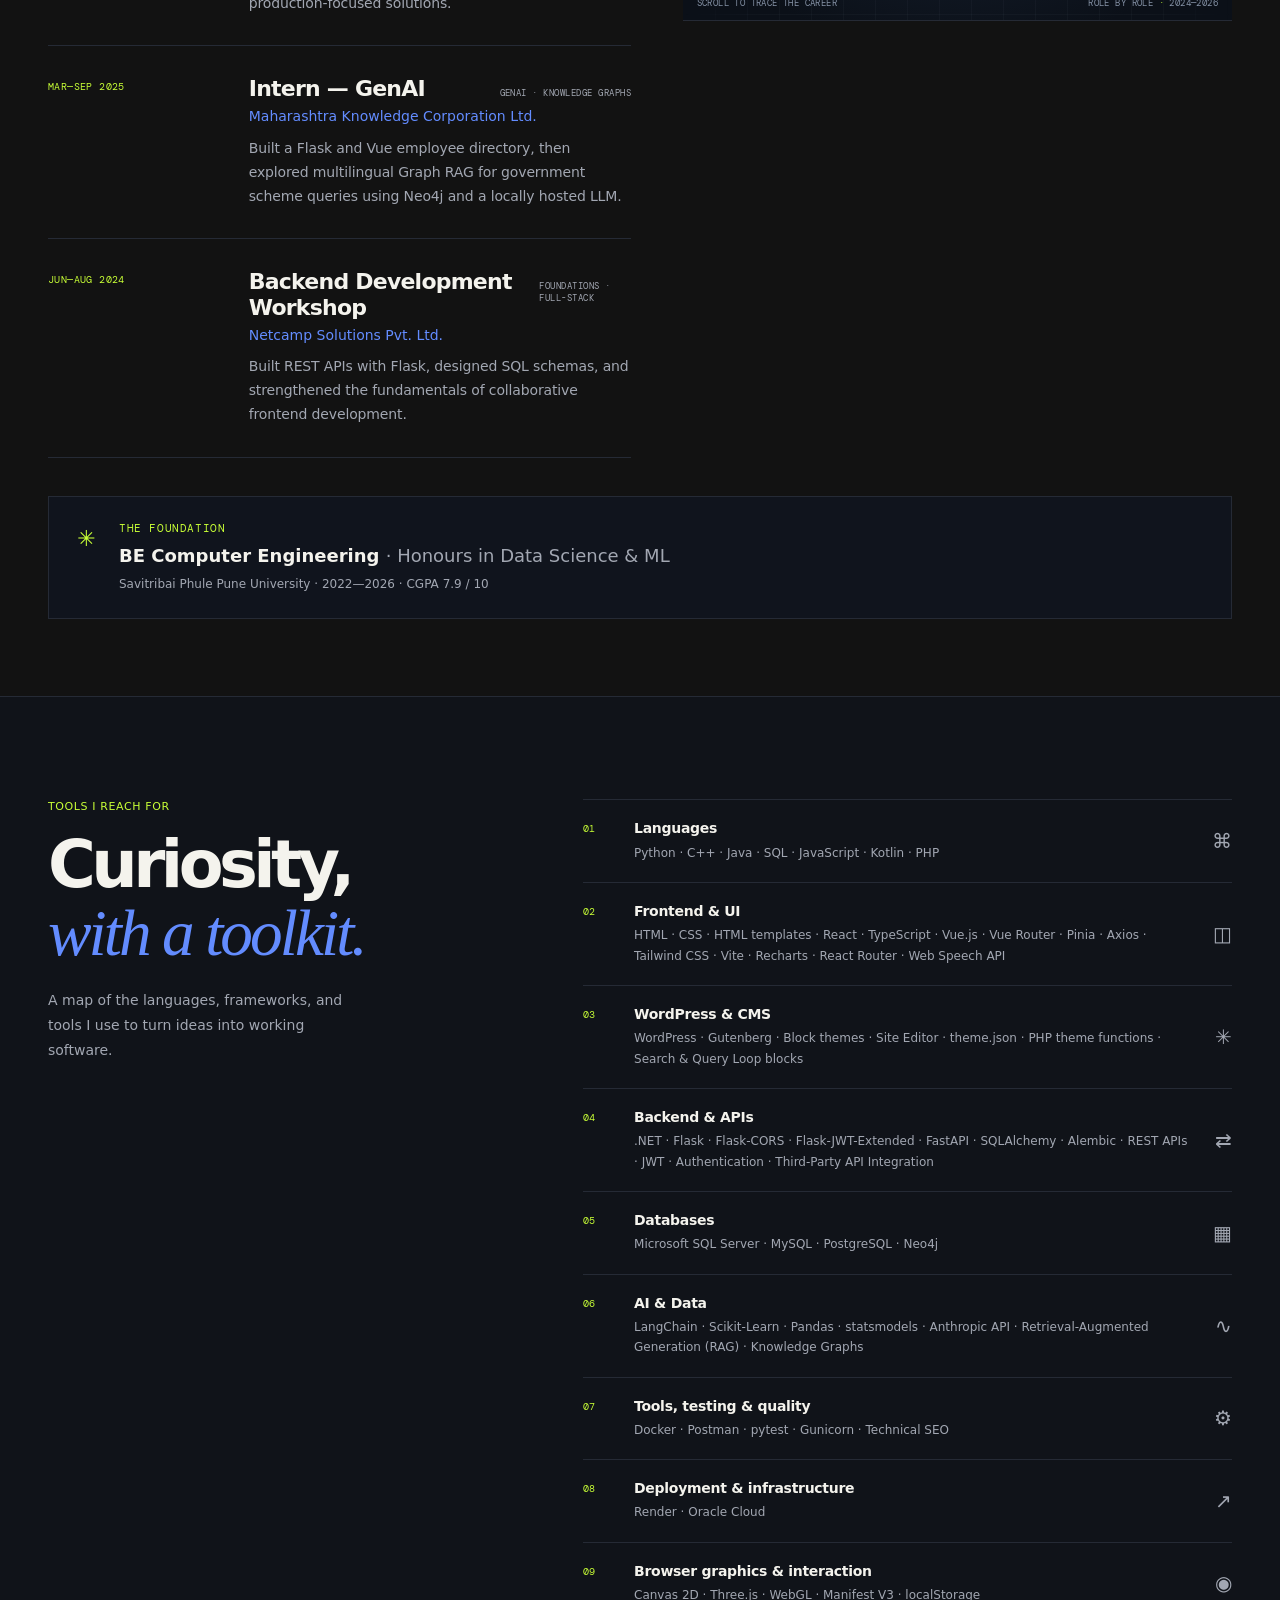
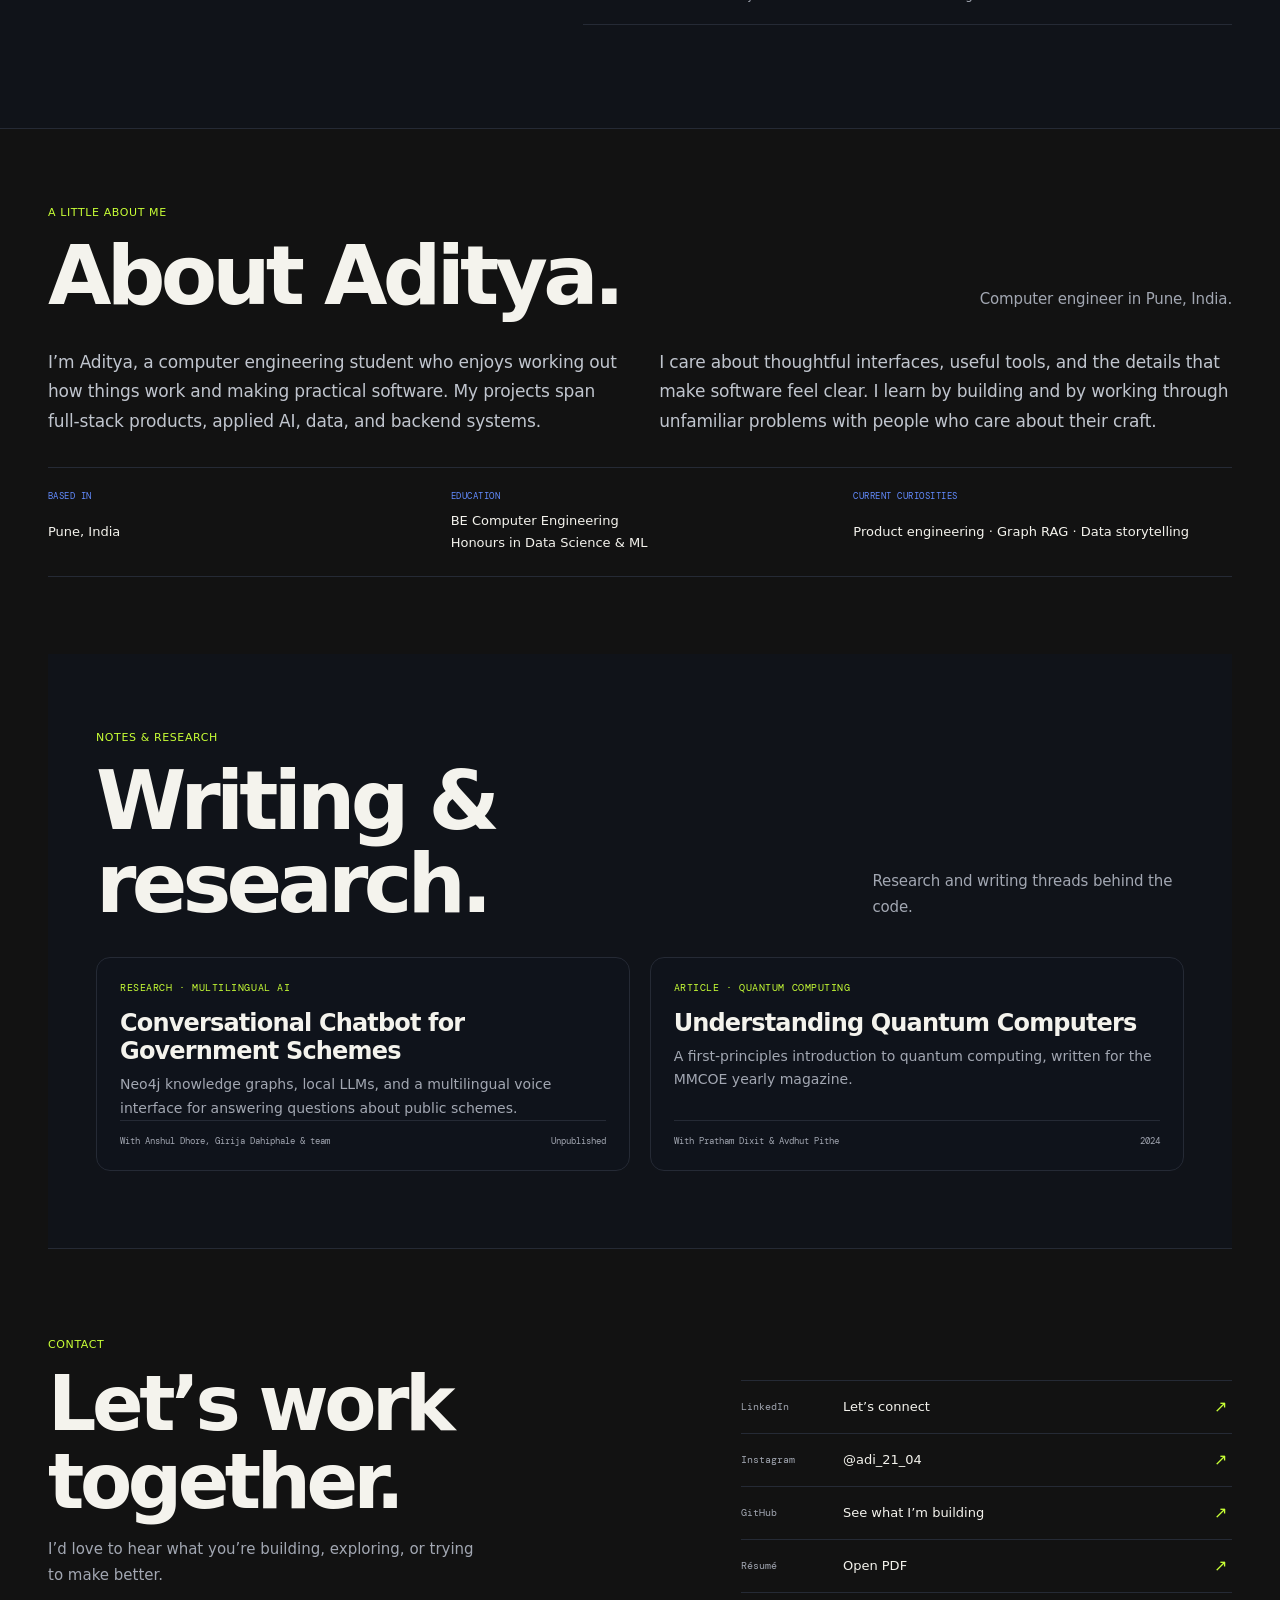
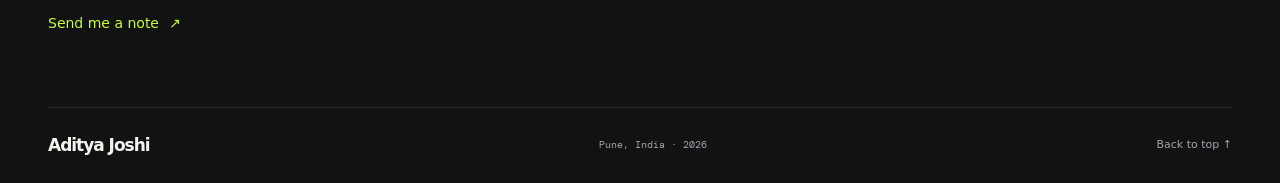
==== commit 3244bf17: "Simplify cross-browser theme transition" ====
--- a/index.html
+++ b/index.html
@@ -175,6 +175,6 @@
 </section>
 </main>
 <footer class="site-footer"><a class="footer-name handwritten" href="#top">Aditya Joshi</a><p>Pune, India <span>·</span> <span id="current-year">2026</span></p><div class="footer-actions"><a class="back-top" href="#top">Back to top ↑</a></div></footer>
-<script defer="" src="script.js?v=13"></script><script type="module" src="scene.js?v=13"></script>
+<script defer="" src="script.js?v=16"></script><script type="module" src="scene.js?v=13"></script>
 </body>
 </html>
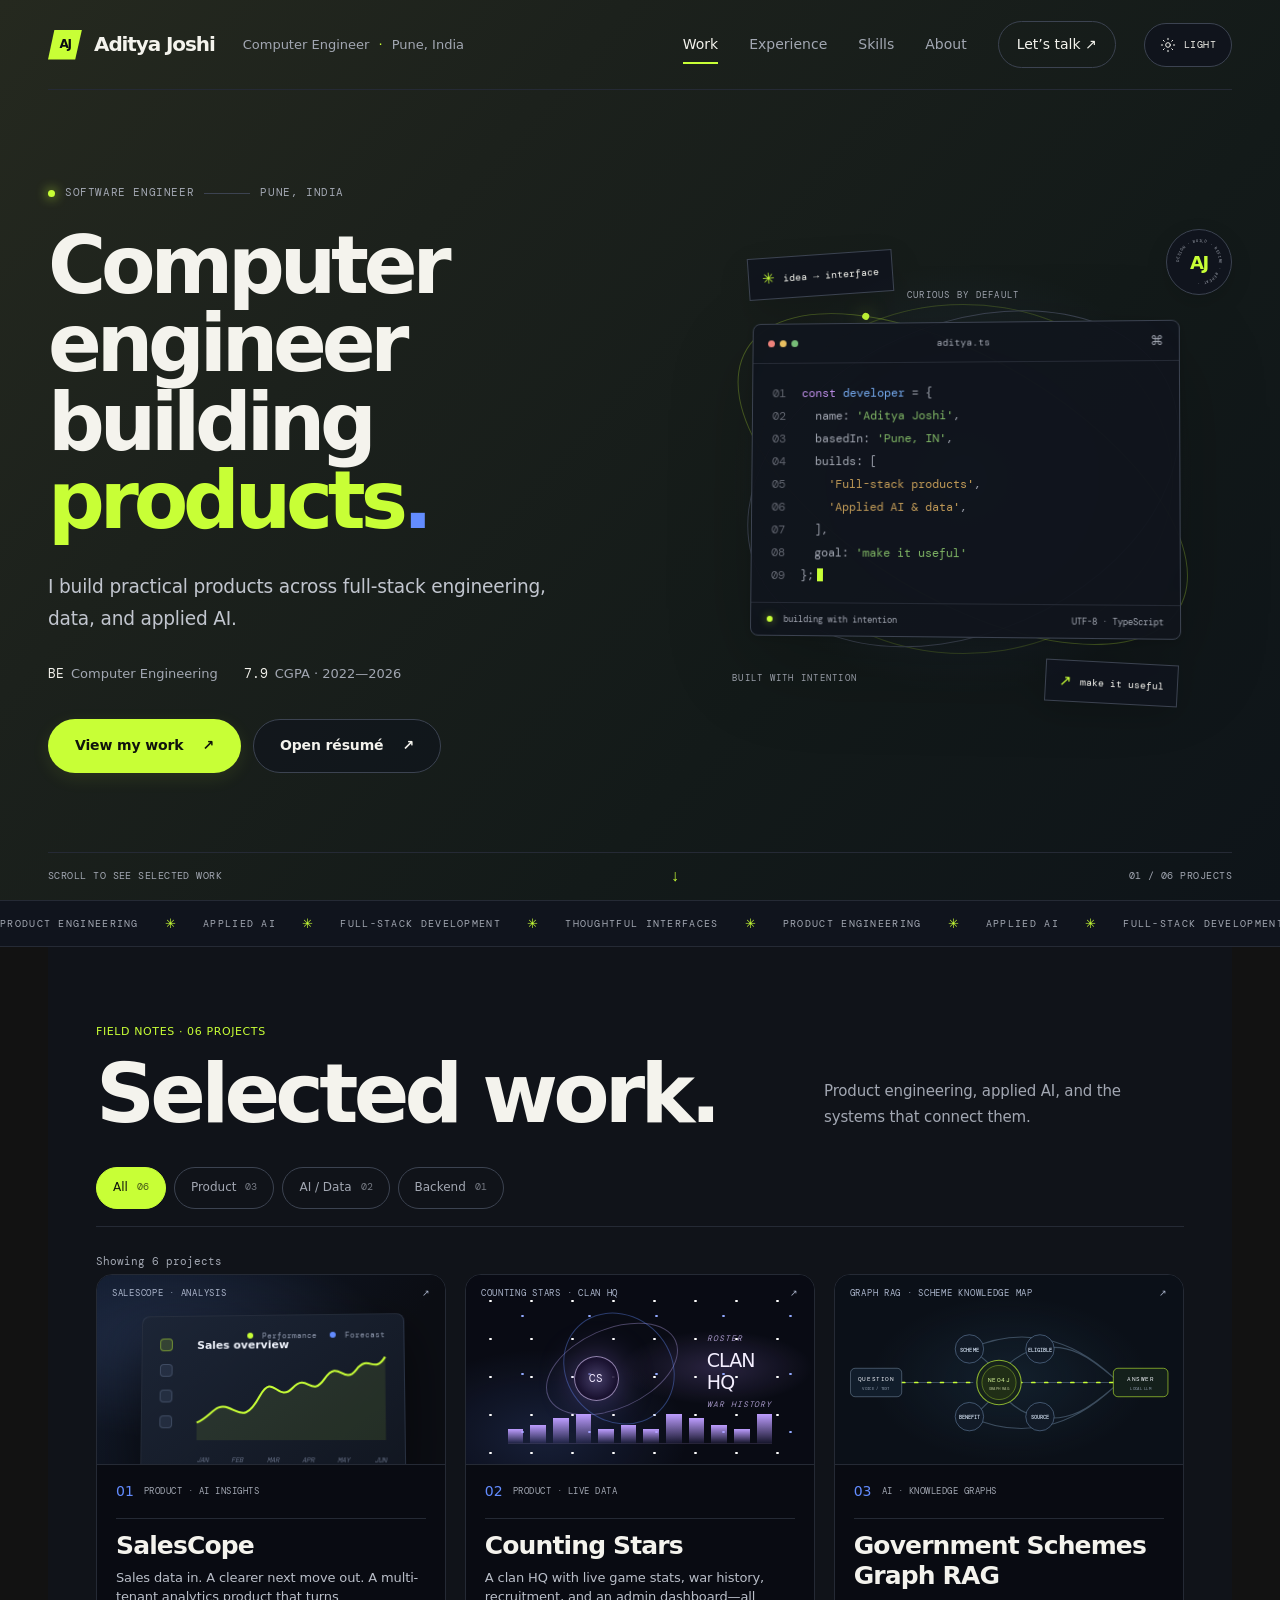
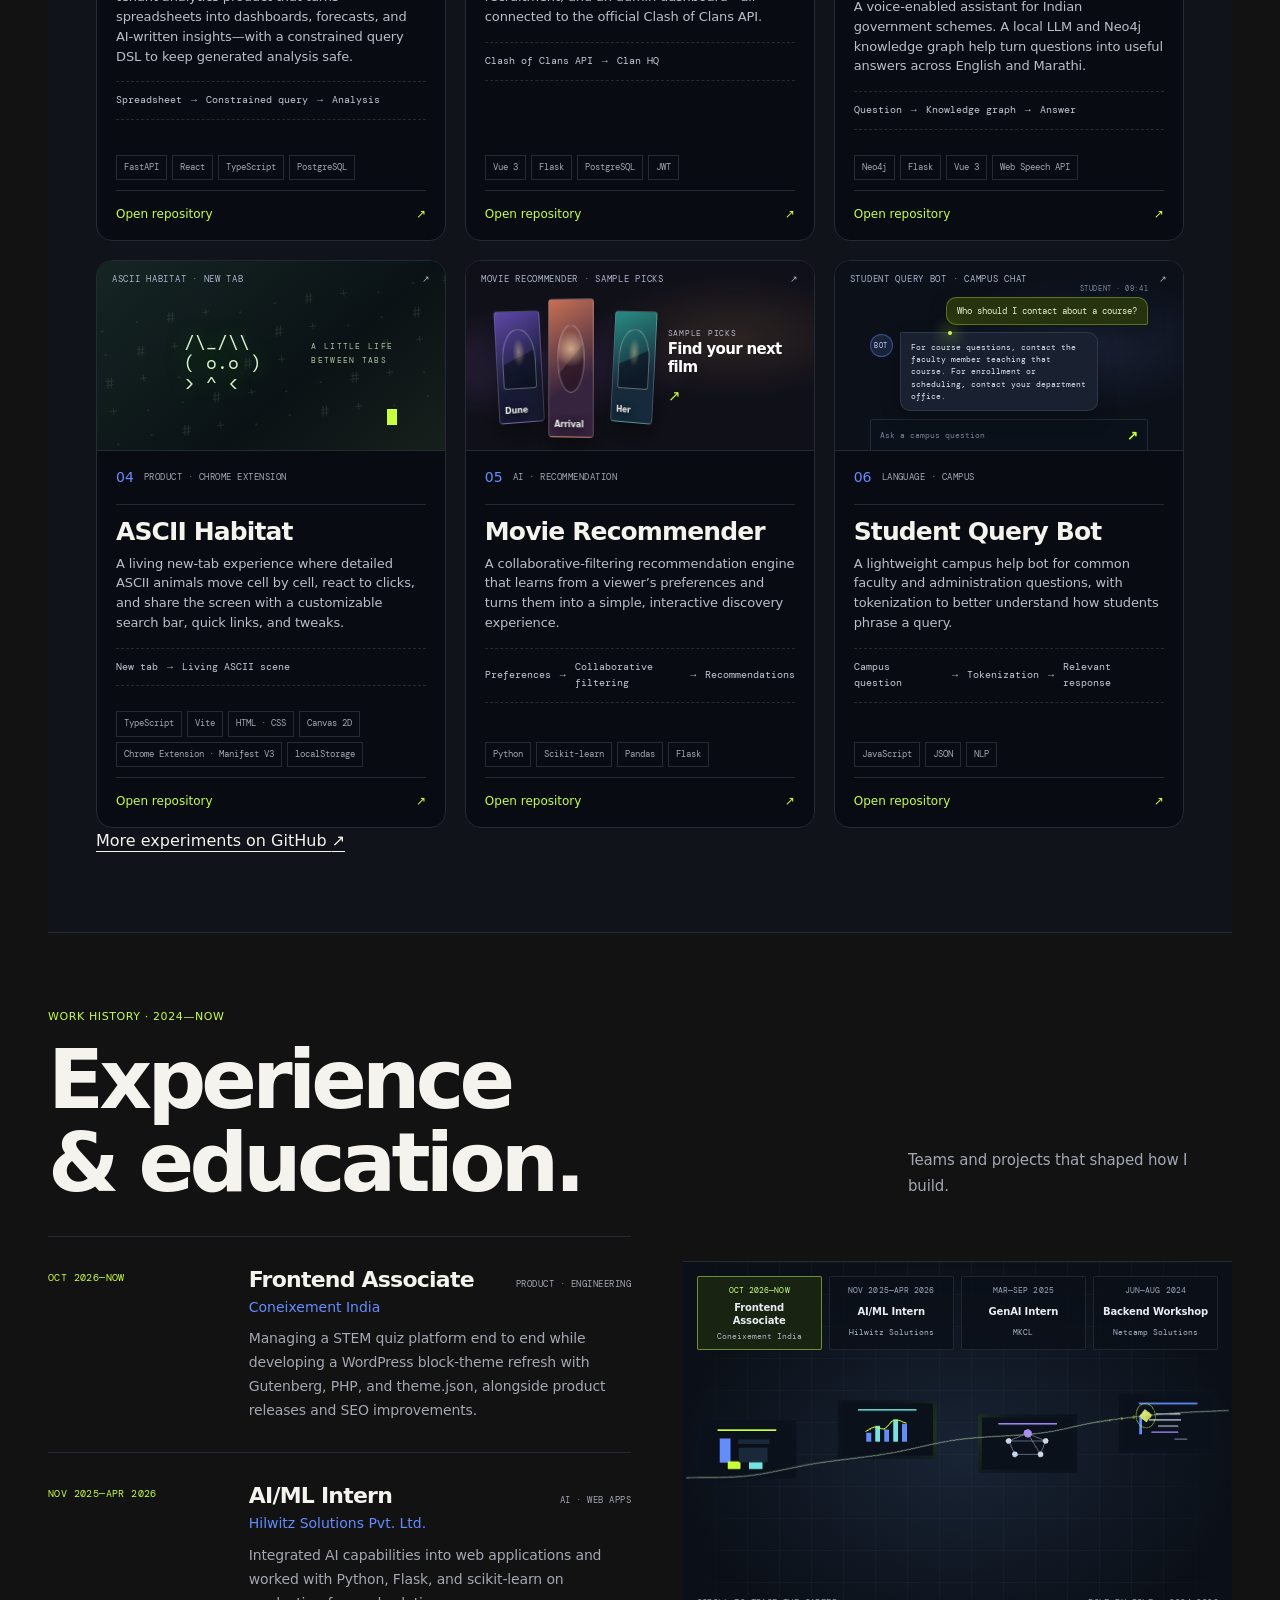
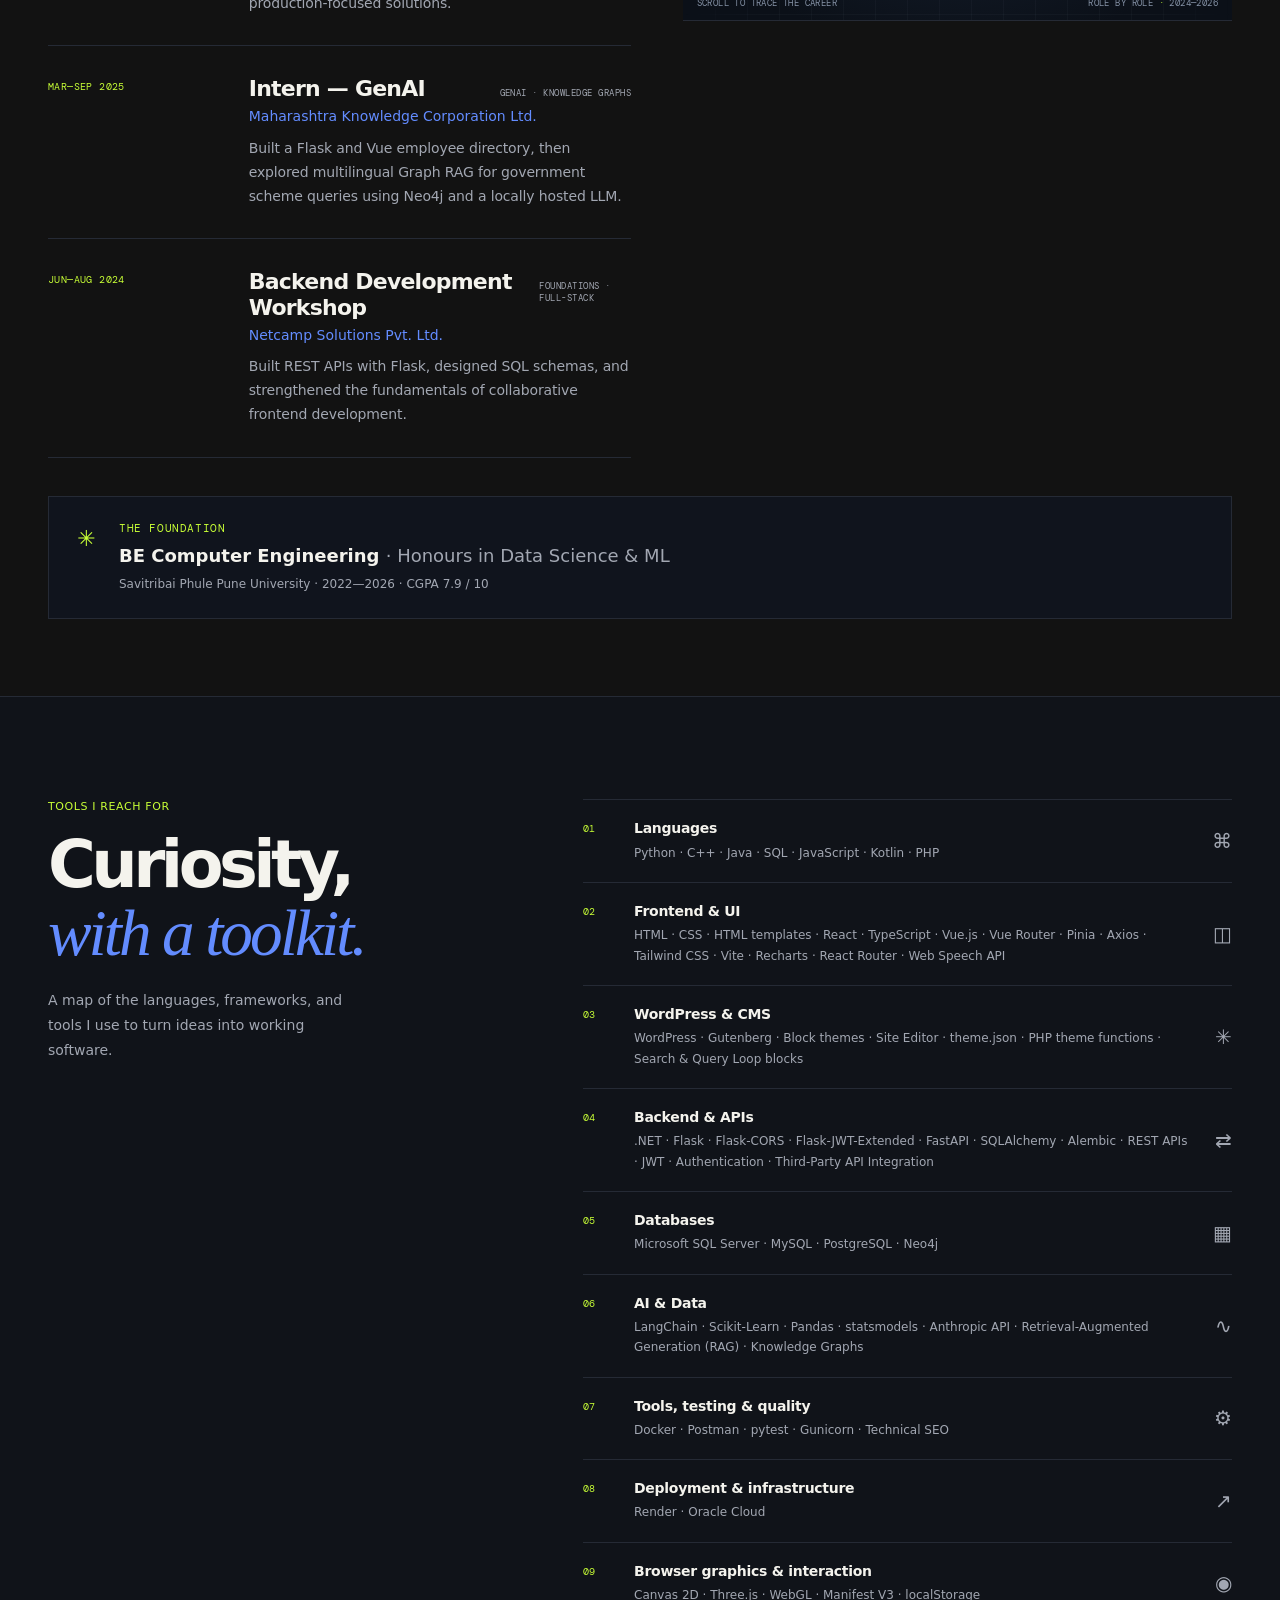
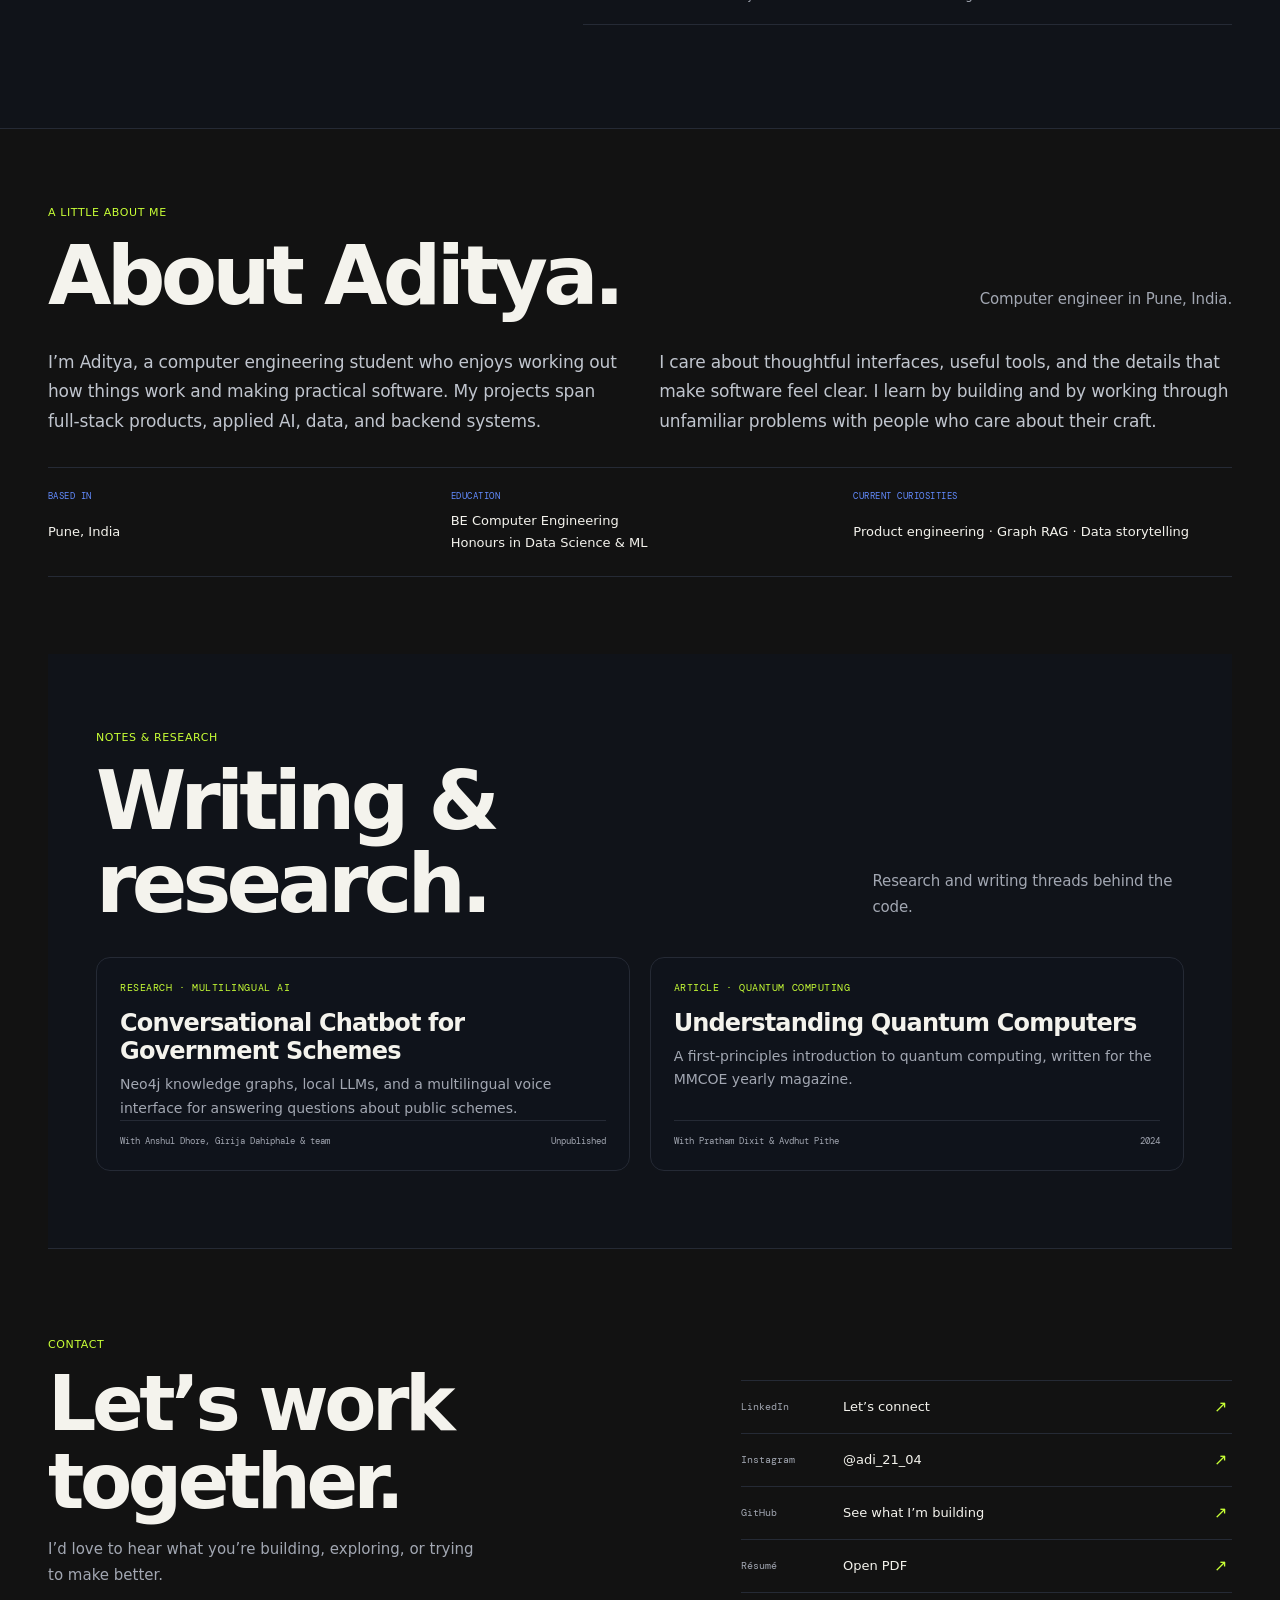
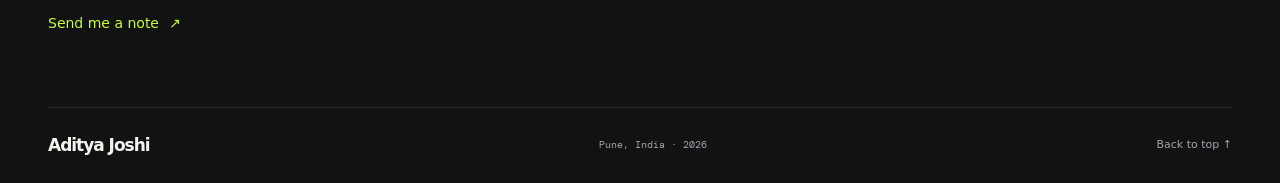
==== commit 2f4c5238: "Reveal theme colors during organic wipe" ====
--- a/index.html
+++ b/index.html
@@ -175,6 +175,6 @@
 </section>
 </main>
 <footer class="site-footer"><a class="footer-name handwritten" href="#top">Aditya Joshi</a><p>Pune, India <span>·</span> <span id="current-year">2026</span></p><div class="footer-actions"><a class="back-top" href="#top">Back to top ↑</a></div></footer>
-<script defer="" src="script.js?v=16"></script><script type="module" src="scene.js?v=13"></script>
+<script defer="" src="script.js?v=17"></script><script type="module" src="scene.js?v=13"></script>
 </body>
 </html>
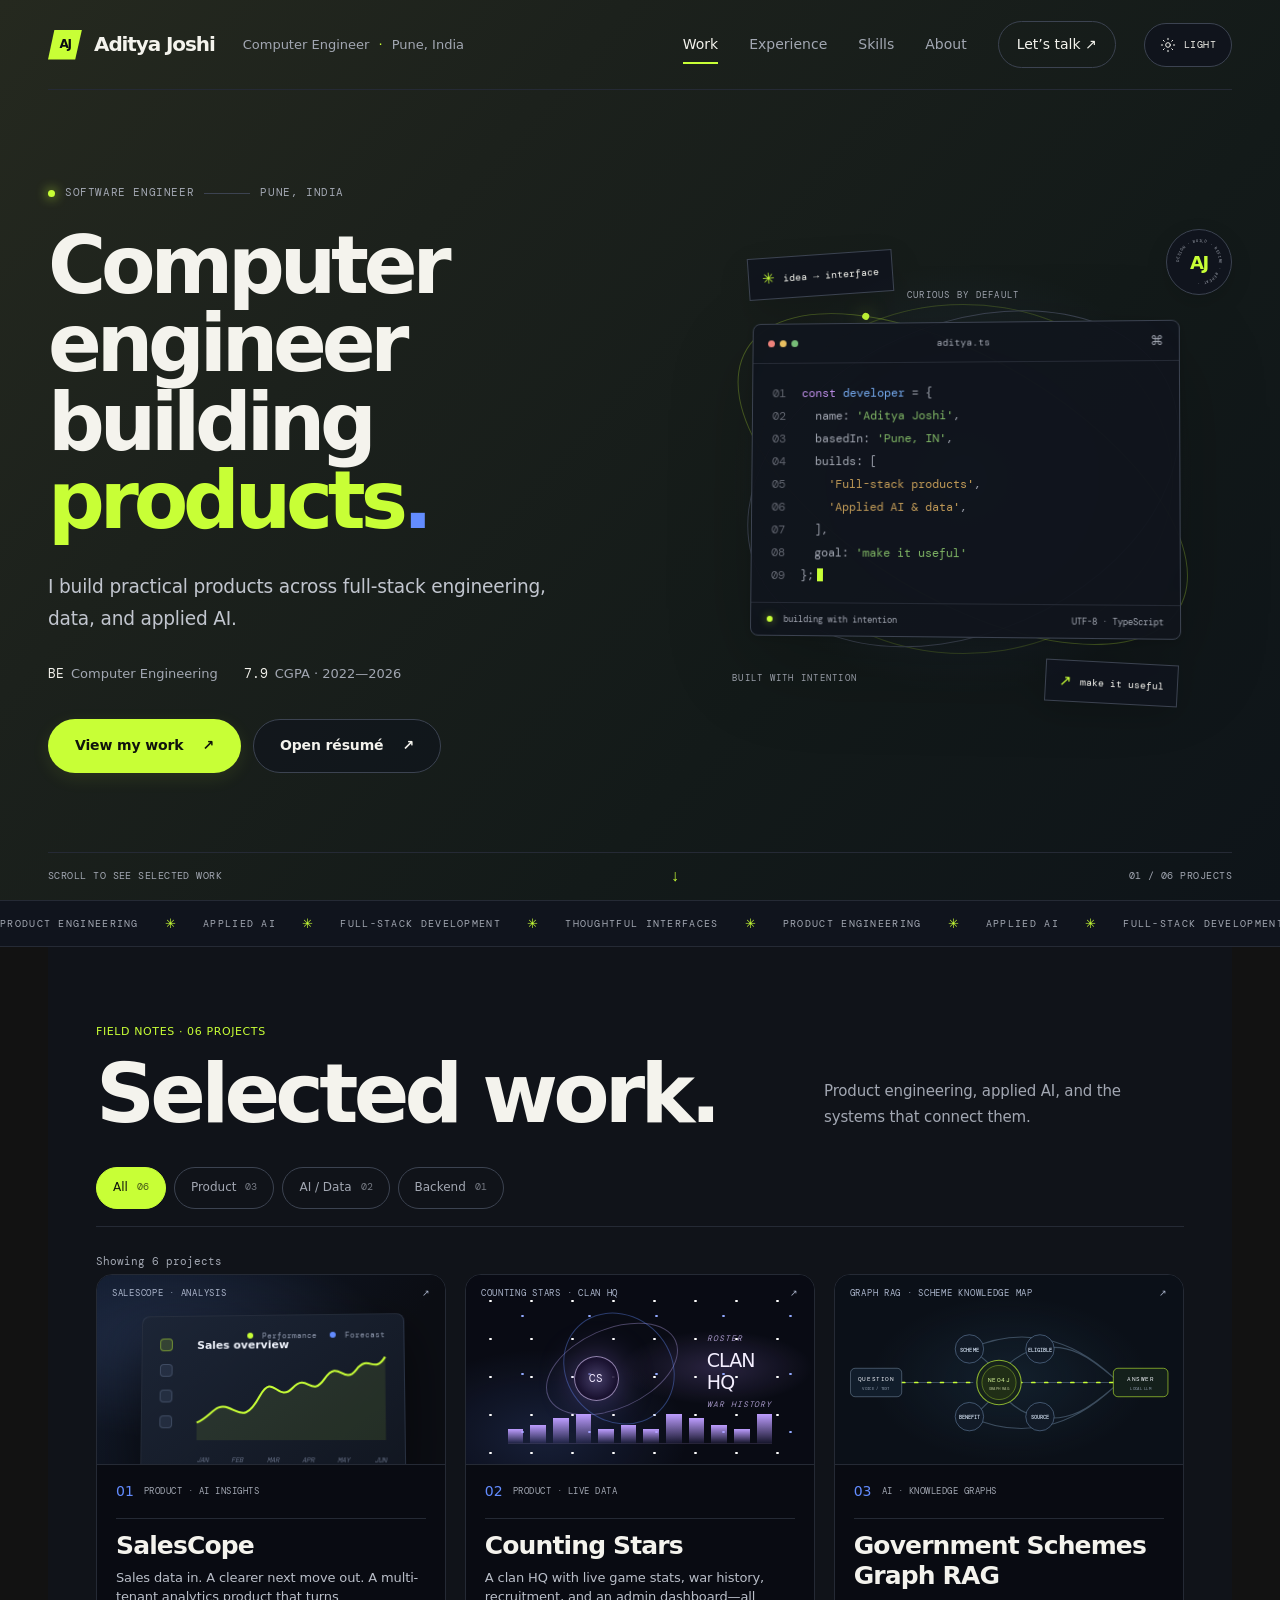
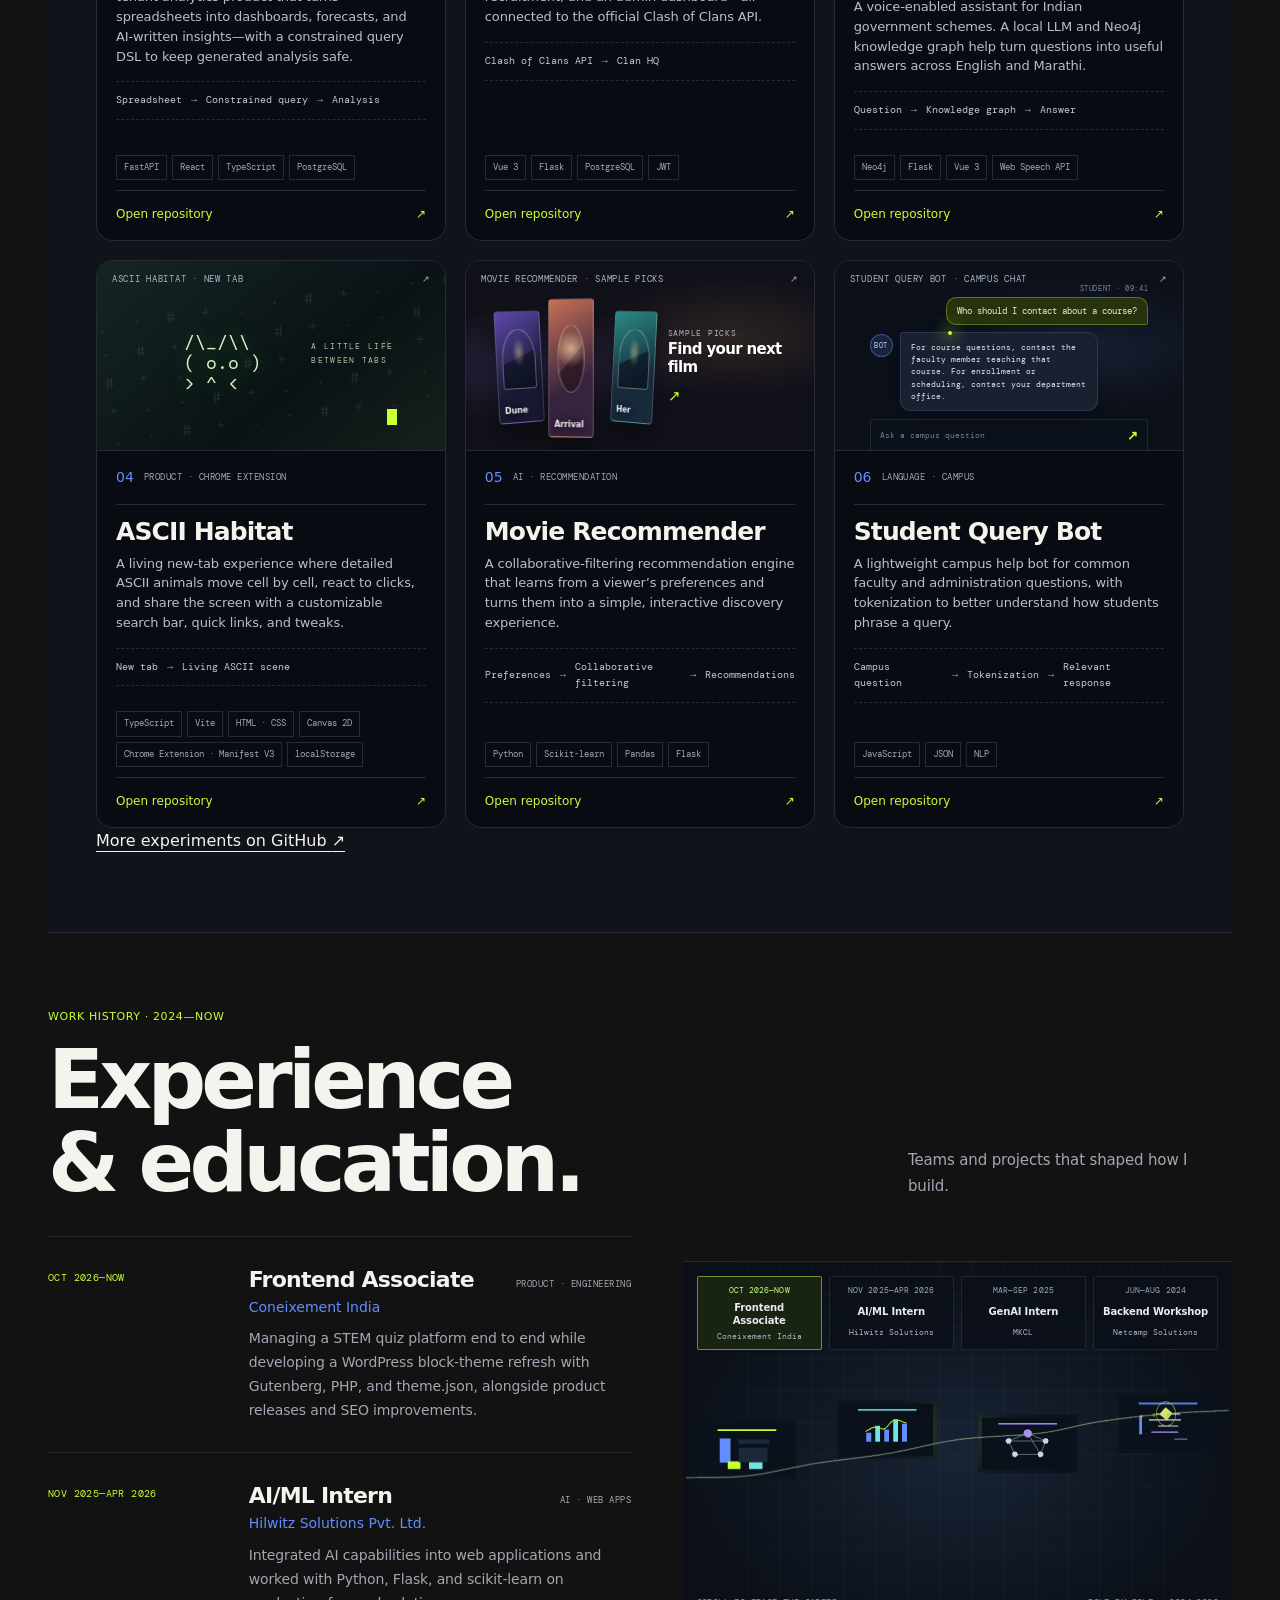
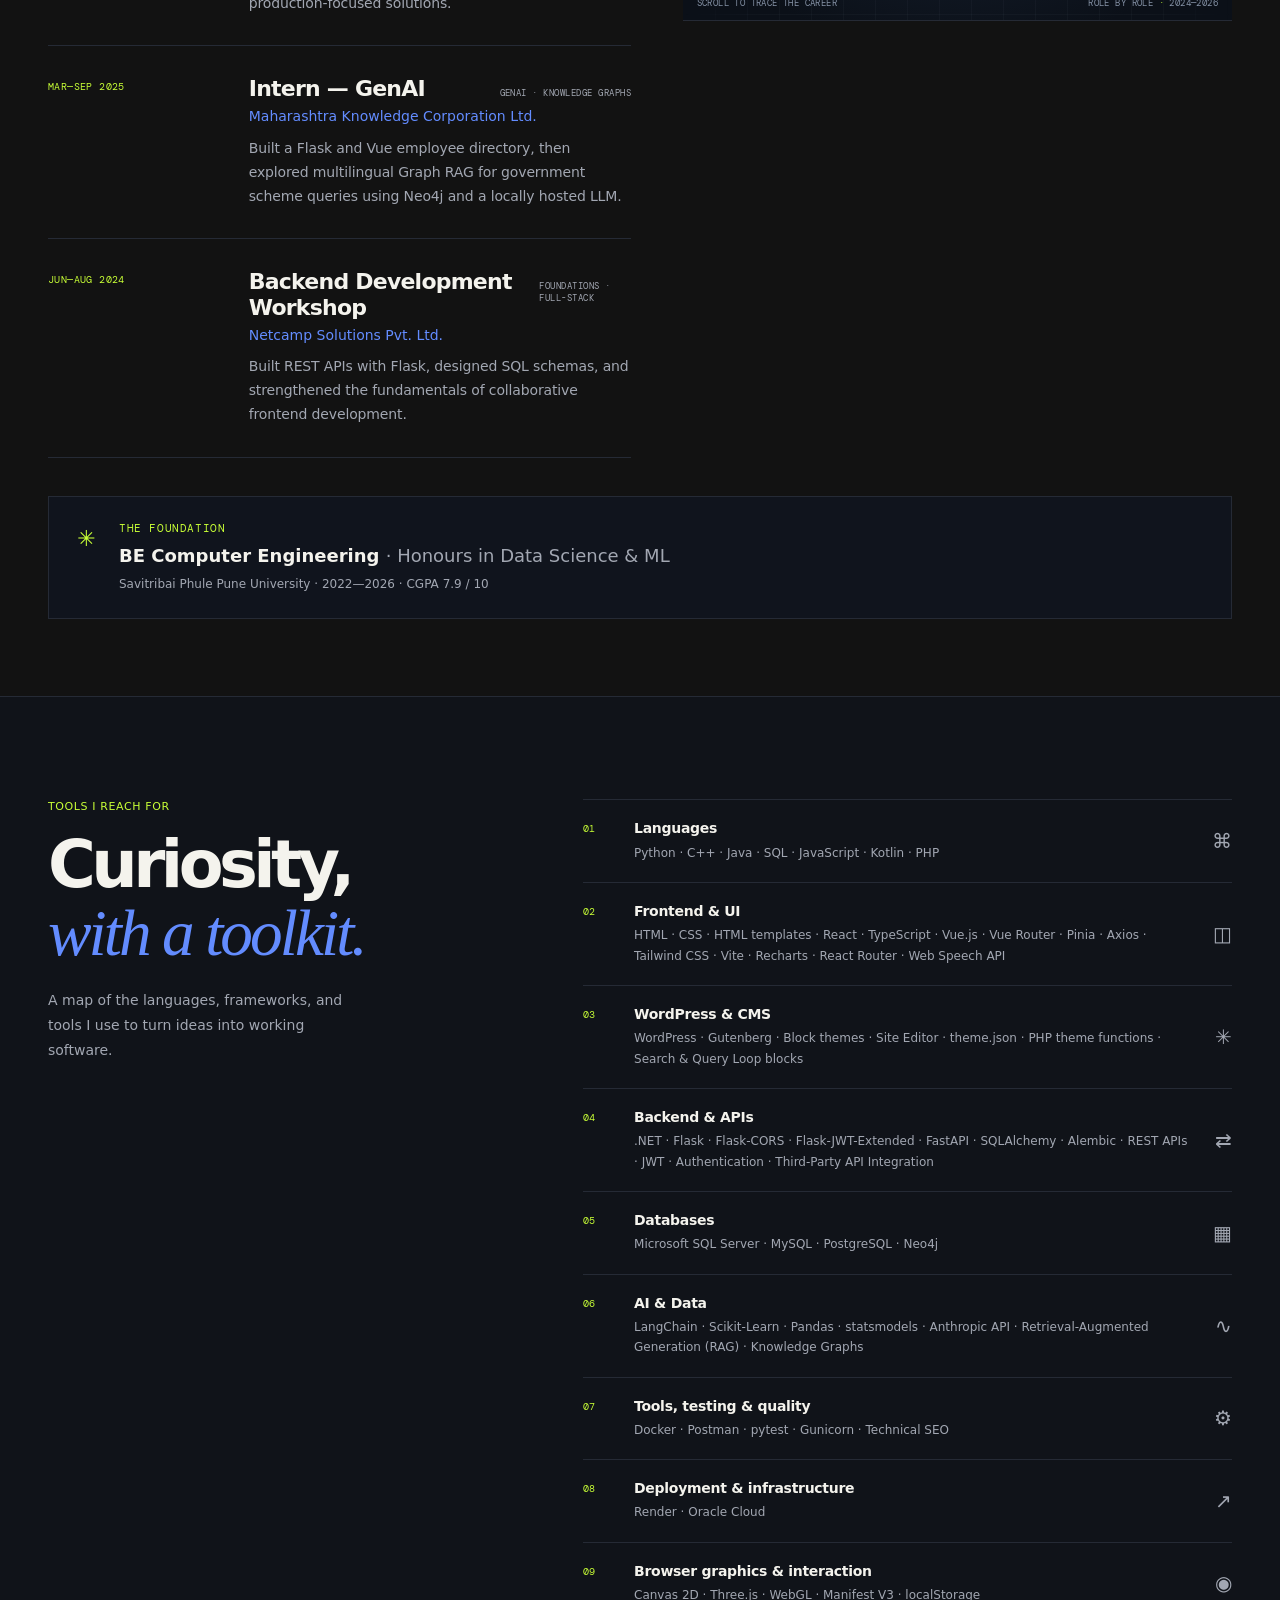
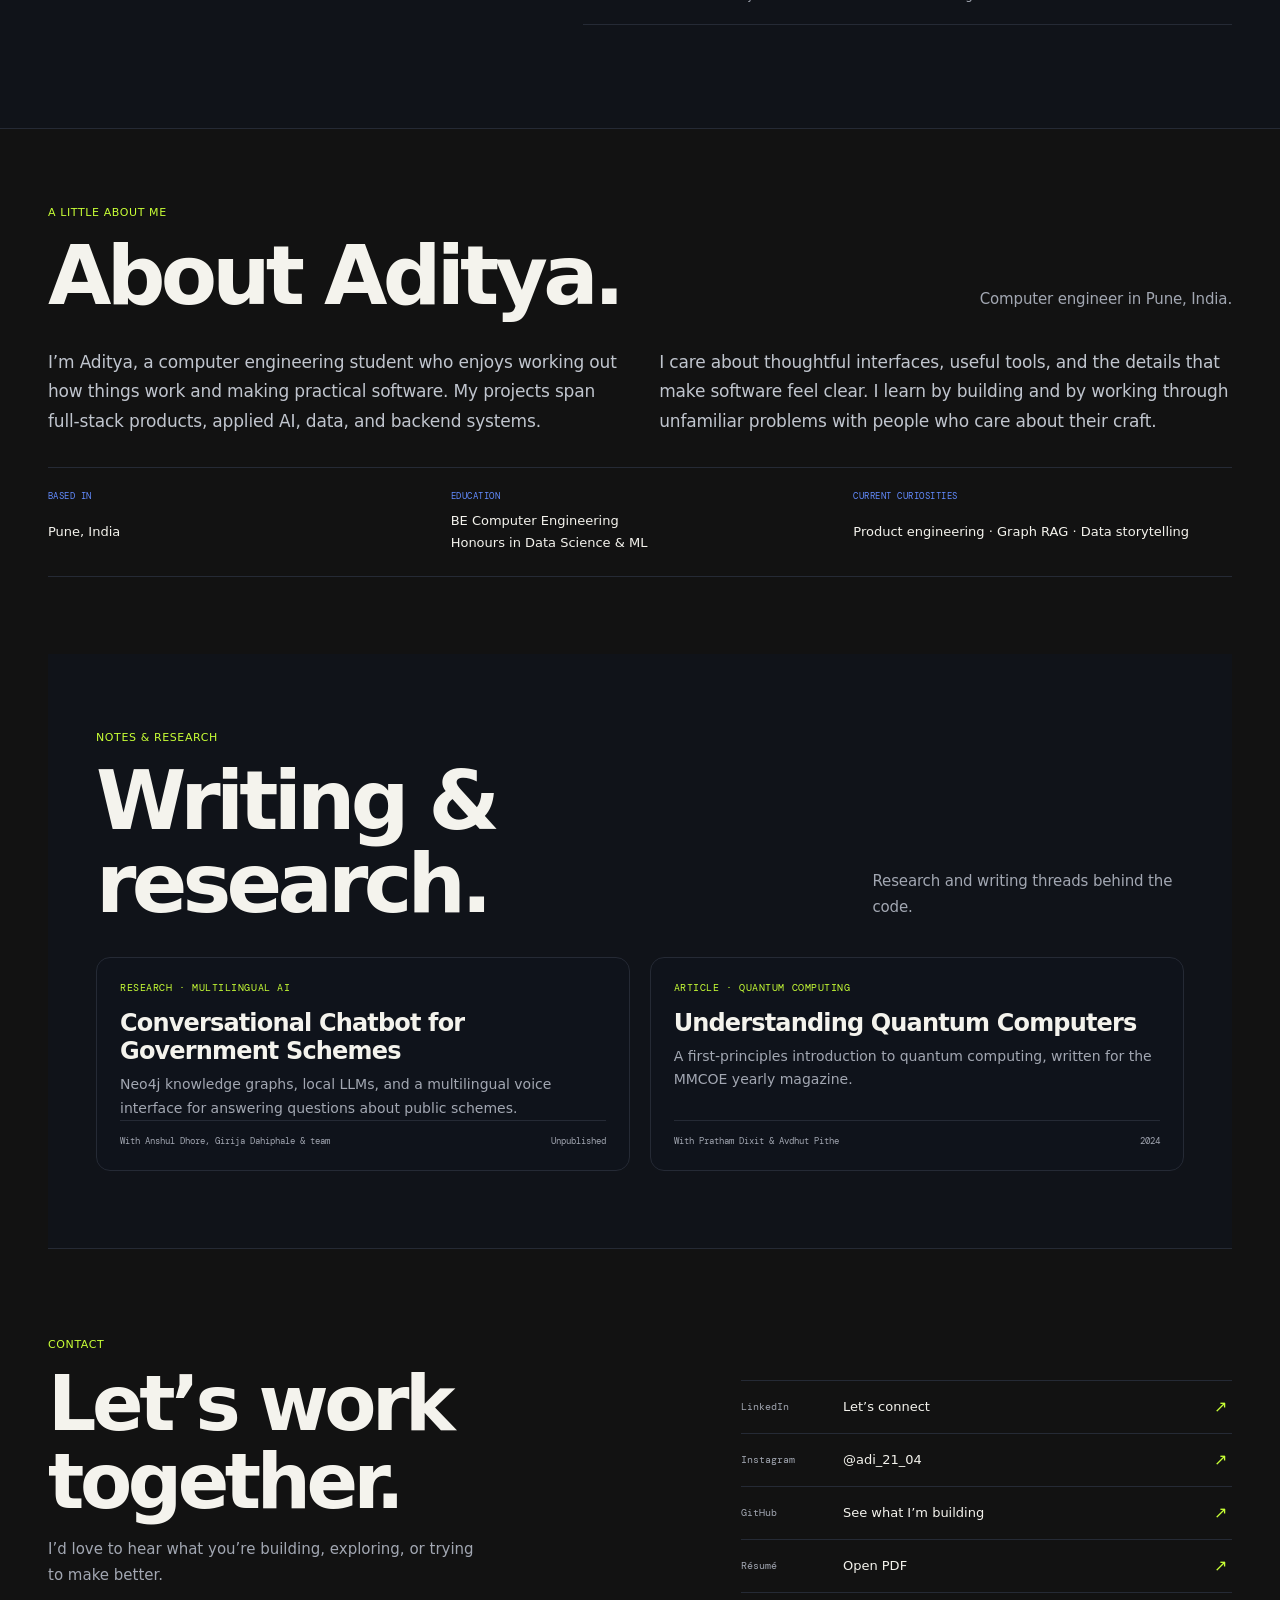
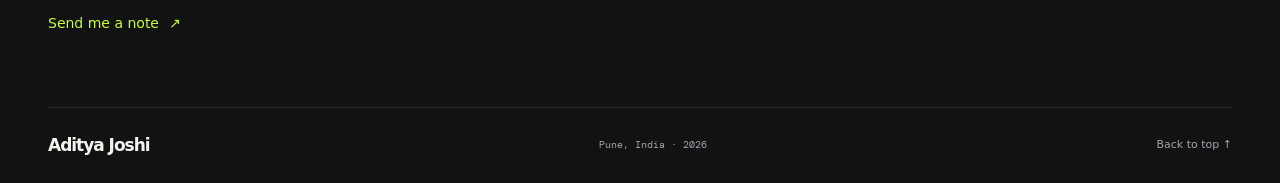
==== commit e7ff7b45: "Improve portfolio technical SEO" ====
--- a/index.html
+++ b/index.html
@@ -5,10 +5,40 @@
 <meta content="width=device-width, initial-scale=1" name="viewport"/>
 <meta content="#090b12" name="theme-color"/>
 <meta content="Aditya Joshi is a computer engineer in Pune building software across full-stack engineering and applied AI." name="description"/>
+<link rel="canonical" href="https://adi-21-4.github.io/"/>
 <meta name="page-type" content="software"/><meta name="site-kind" content="software"/><meta name="page-kind" content="portfolio"/>
 <meta content="Aditya Joshi — Computer Engineer" property="og:title"/>
-<meta content="Projects, engineering experience, and notes from Aditya Joshi." property="og:description"/>
+<meta content="Computer engineer in Pune building full-stack products and applied AI. Explore Aditya Joshi’s projects, experience, and research." property="og:description"/>
 <meta content="website" property="og:type"/>
+<meta content="https://adi-21-4.github.io/" property="og:url"/>
+<meta content="summary" name="twitter:card"/>
+<meta content="Aditya Joshi — Computer Engineer" name="twitter:title"/>
+<meta content="Computer engineer in Pune building full-stack products and applied AI." name="twitter:description"/>
+<script type="application/ld+json">
+{
+  "@context": "https://schema.org",
+  "@type": "ProfilePage",
+  "url": "https://adi-21-4.github.io/",
+  "name": "Aditya Joshi — Computer Engineer",
+  "mainEntity": {
+    "@type": "Person",
+    "@id": "https://adi-21-4.github.io/#aditya-joshi",
+    "name": "Aditya Joshi",
+    "jobTitle": "Computer Engineer",
+    "description": "Computer engineer in Pune building software across full-stack engineering, data, and applied AI.",
+    "address": {
+      "@type": "PostalAddress",
+      "addressLocality": "Pune",
+      "addressCountry": "IN"
+    },
+    "sameAs": [
+      "https://github.com/adi-21-4",
+      "https://linkedin.com/in/adityajoshi214",
+      "https://instagram.com/adi_21_04"
+    ]
+  }
+}
+</script>
 <title>Aditya Joshi — Computer Engineer</title>
 <link href="data:image/svg+xml,%3Csvg xmlns='http://www.w3.org/2000/svg' viewBox='0 0 64 64'%3E%3Crect width='64' height='64' rx='12' fill='%23090b12'/%3E%3Cpath d='M12 46 25 17h10L22 46zm18 0 13-29h10L40 46z' fill='%23c8ff36'/%3E%3C/svg%3E" rel="icon"/>
 <link rel="preload" href="assets/fonts/space-grotesk-400.ttf" as="font" type="font/ttf" crossorigin/>
